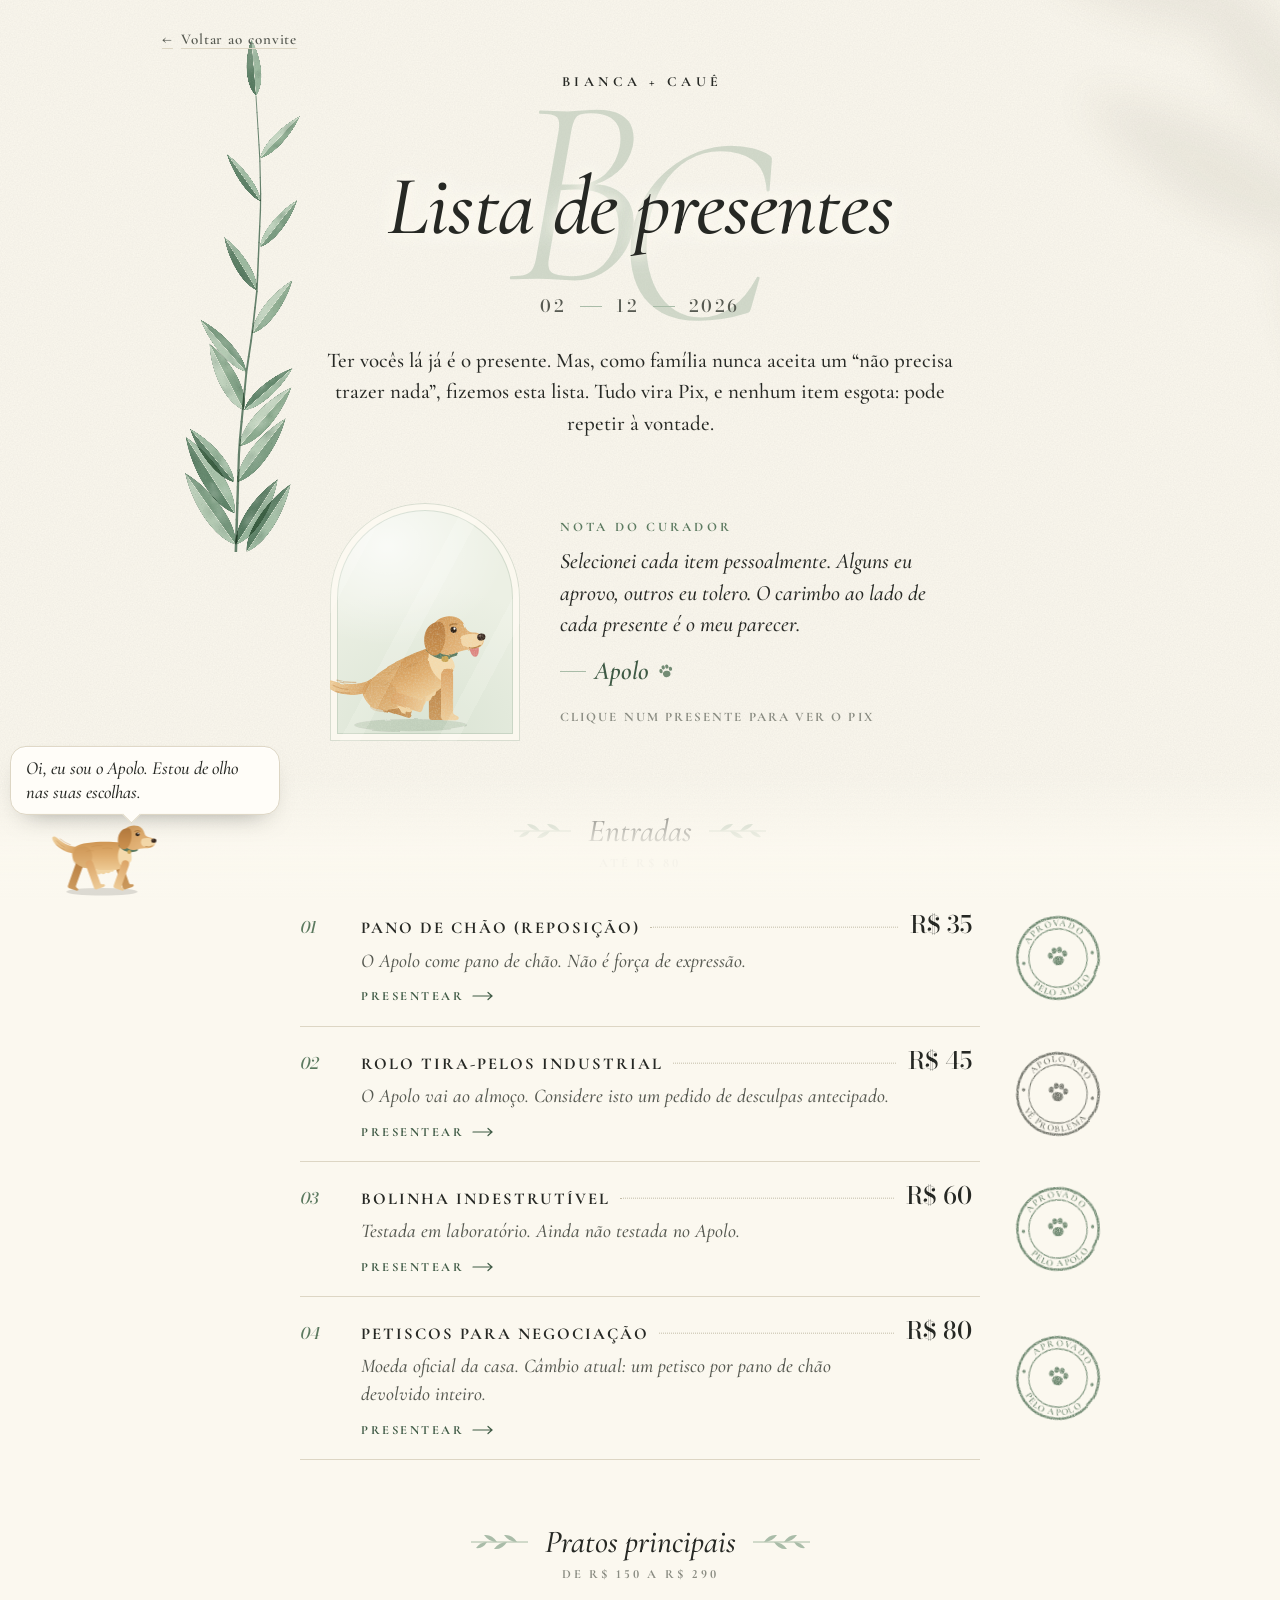
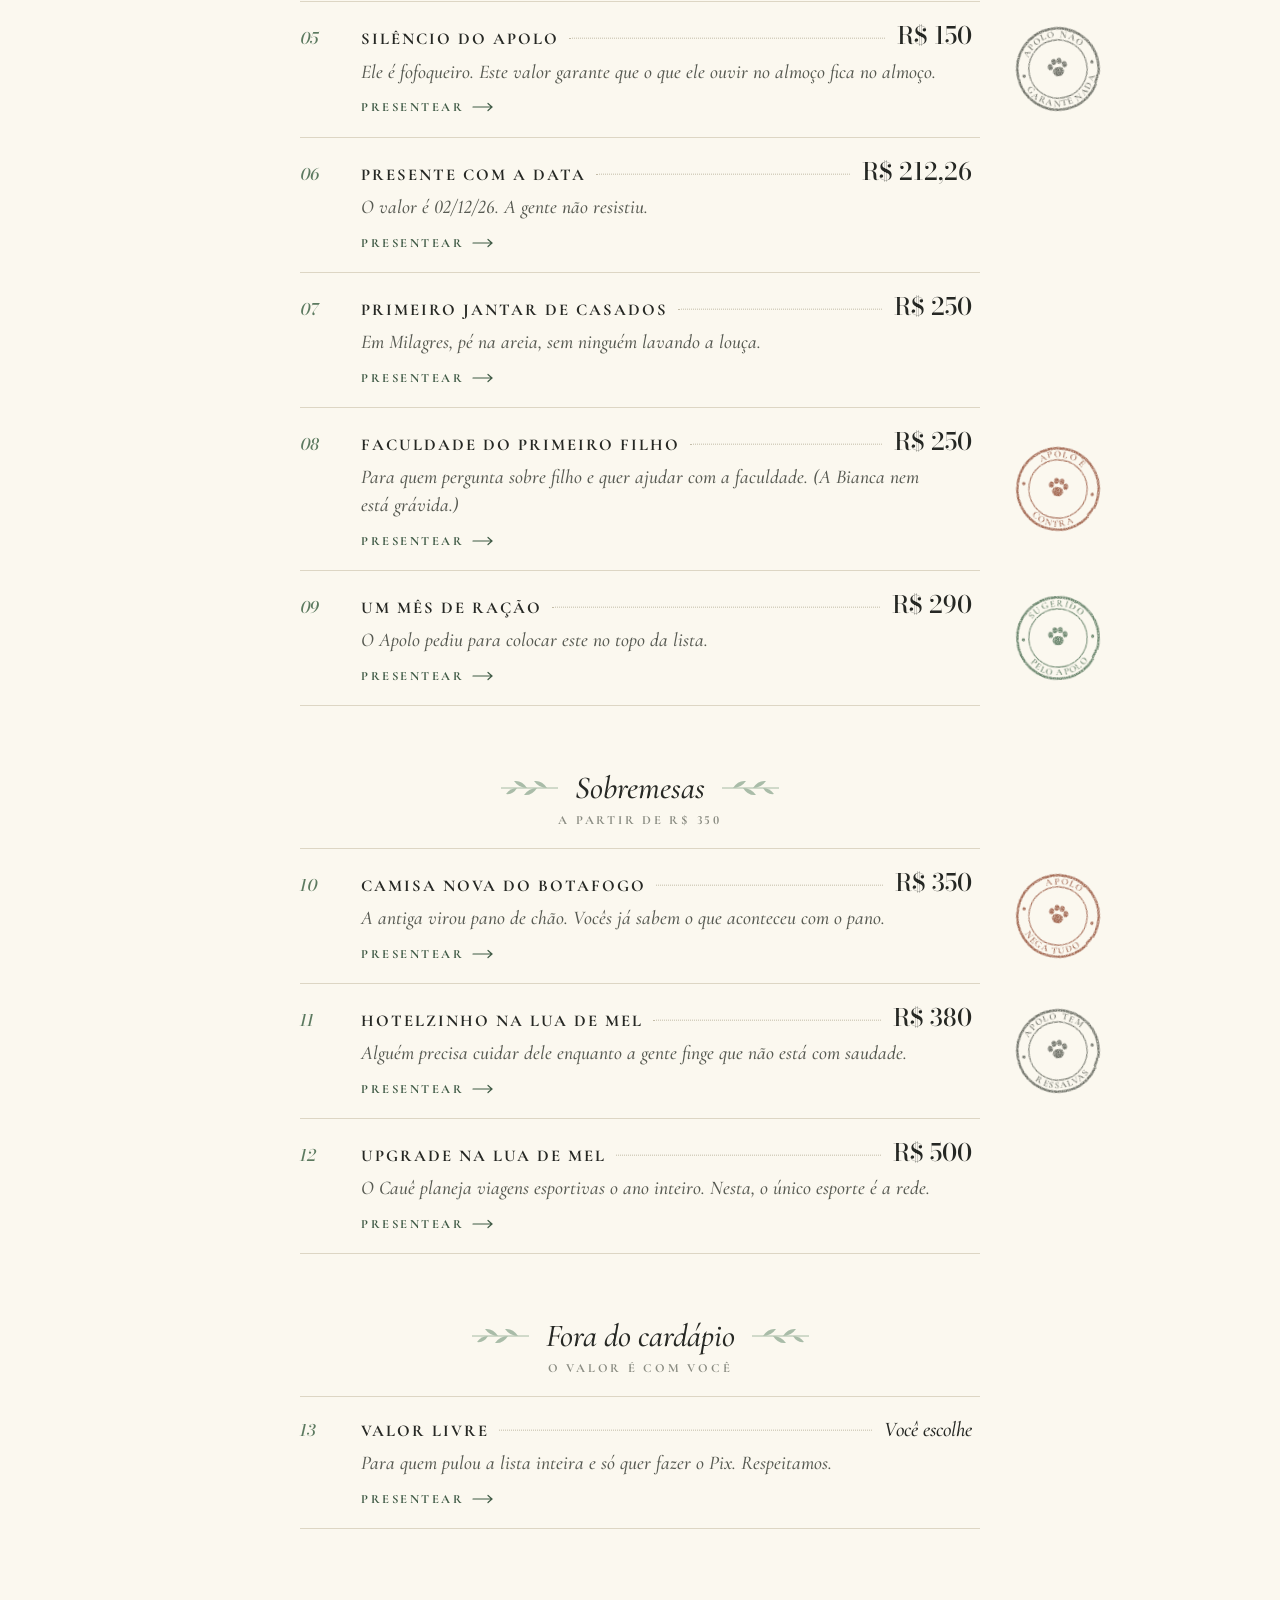
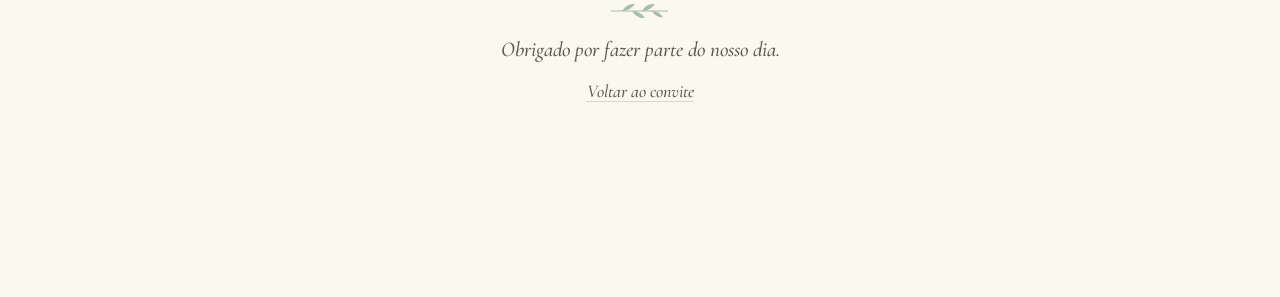
==== presentes.html @ 326aa7ed "Lista de presentes com o Apolo Nova pagina presentes.html (cardapio de presentes com Pix copia e col" ====
<!doctype html>
<html lang="pt-BR">
<head>
<meta charset="utf-8">
<meta name="viewport" content="width=device-width, initial-scale=1, viewport-fit=cover">
<title>Lista de presentes · Bianca + Cauê</title>
<meta name="description" content="A lista de presentes de Bianca e Cauê. Curadoria do Apolo.">
<meta name="theme-color" content="#fbf8ef">

<!-- Prévia do link no WhatsApp -->
<meta property="og:type" content="website">
<meta property="og:title" content="Lista de presentes · Bianca + Cauê">
<meta property="og:description" content="Curadoria: Bianca, Cauê e Apolo, que insistiu em participar.">
<meta property="og:url" content="https://caueissa.github.io/convite-bianca-caue/presentes.html">
<meta property="og:image" content="https://caueissa.github.io/convite-bianca-caue/convite-final.jpg">
<meta property="og:image:width" content="1080">
<meta property="og:image:height" content="1350">

<link rel="preconnect" href="https://fonts.googleapis.com">
<link rel="preconnect" href="https://fonts.gstatic.com" crossorigin>
<link href="https://fonts.googleapis.com/css2?family=Cormorant+Garamond:ital,wght@0,500;0,600;0,700;1,300;1,500;1,600&family=Bodoni+Moda:ital,opsz,wght@0,6..96,500;1,6..96,500&display=swap" rel="stylesheet">
<link rel="stylesheet" href="presentes.css">
<script>document.documentElement.classList.add("js");</script>
</head>
<body>
  <!-- Texturas e cores compartilhadas: tinta dos carimbos, aquarela do retrato, pelagem do Apolo -->
  <svg class="defs" aria-hidden="true" focusable="false">
    <defs>
      <filter id="tinta" x="-10%" y="-10%" width="120%" height="120%">
        <feTurbulence type="fractalNoise" baseFrequency=".85" numOctaves="2" seed="11" result="ruido"/>
        <feColorMatrix in="ruido" type="matrix" values="0 0 0 0 0  0 0 0 0 0  0 0 0 0 0  0 0 0 -1.7 1.75" result="falhas"/>
        <feComposite in="SourceGraphic" in2="falhas" operator="in" result="tinta"/>
        <feTurbulence type="fractalNoise" baseFrequency=".06" numOctaves="1" seed="4" result="ondas"/>
        <feDisplacementMap in="tinta" in2="ondas" scale="1.8" xChannelSelector="R" yChannelSelector="G"/>
      </filter>
      <filter id="aquarela" x="-6%" y="-6%" width="112%" height="112%">
        <feTurbulence type="fractalNoise" baseFrequency=".04" numOctaves="2" seed="7" result="ondas"/>
        <feDisplacementMap in="SourceGraphic" in2="ondas" scale="2.4" xChannelSelector="R" yChannelSelector="G" result="borda"/>
        <feTurbulence type="fractalNoise" baseFrequency=".8" numOctaves="2" seed="2" result="grao"/>
        <feColorMatrix in="grao" type="matrix" values="0 0 0 0 0  0 0 0 0 0  0 0 0 0 0  0 0 0 -.55 1.22" result="graoAlfa"/>
        <feComposite in="borda" in2="graoAlfa" operator="in"/>
      </filter>
      <filter id="sombra-folhas" x="-20%" y="-20%" width="140%" height="140%">
        <feGaussianBlur stdDeviation="16"/>
      </filter>
      <linearGradient id="ap-pelo" x1="0" y1="0" x2="0" y2="1">
        <stop offset="0" stop-color="#CF9654"/><stop offset=".48" stop-color="#E0AE6F"/><stop offset="1" stop-color="#EECB95"/>
      </linearGradient>
      <linearGradient id="ap-cabeca" x1="0" y1="0" x2="1" y2="1">
        <stop offset="0" stop-color="#D19856"/><stop offset="1" stop-color="#EBC088"/>
      </linearGradient>
      <linearGradient id="ap-orelha" x1="0" y1="0" x2="0" y2="1">
        <stop offset="0" stop-color="#B77C3F"/><stop offset="1" stop-color="#CB914F"/>
      </linearGradient>
      <linearGradient id="ap-rabo" x1="1" y1="1" x2="0" y2="0">
        <stop offset="0" stop-color="#D49C5B"/><stop offset="1" stop-color="#F0D19F"/>
      </linearGradient>
      <linearGradient id="ap-pata" x1="0" y1="0" x2="0" y2="1">
        <stop offset="0" stop-color="#DCA466"/><stop offset="1" stop-color="#EDCB97"/>
      </linearGradient>
      <linearGradient id="ap-pata-longe" x1="0" y1="0" x2="0" y2="1">
        <stop offset="0" stop-color="#B97F41"/><stop offset="1" stop-color="#CC9A5E"/>
      </linearGradient>
    </defs>
  </svg>

  <div class="grao" aria-hidden="true"></div>
  <!-- Sombra de folhas na parede, como no convite -->
  <svg class="sombras" viewBox="0 0 600 600" aria-hidden="true" focusable="false">
    <g filter="url(#sombra-folhas)" fill="#6f6752">
      <path d="M380,40 q120,40 190,170 q-130,-30 -190,-170Z"/>
      <path d="M300,130 q140,10 230,120 q-140,10 -230,-120Z"/>
      <path d="M460,250 q90,70 110,200 q-100,-60 -110,-200Z"/>
      <path d="M250,10 q110,-20 210,60 q-120,30 -210,-60Z"/>
      <path d="M520,90 q40,90 10,190 q-50,-90 -10,-190Z"/>
    </g>
  </svg>

  <main class="pagina">
    <a class="voltar" href="./">Voltar ao convite</a>

    <header class="topo">
      <canvas id="ramo" class="ramo" aria-hidden="true"></canvas>
      <p class="casal">Bianca + Cauê</p>
      <div class="titulo">
        <p class="mono" aria-hidden="true"><span class="b">B</span><span class="c">C</span></p>
        <h1>Lista de presentes</h1>
      </div>
      <p class="data"><span>02</span><i></i><span>12</span><i></i><span>2026</span></p>
      <p class="abertura">Ter vocês lá já é o presente. Mas, como família nunca aceita um “não precisa trazer nada”, fizemos esta lista. Tudo vira Pix, e nenhum item esgota: pode repetir à vontade.</p>
    </header>

    <section class="curadoria" aria-label="Nota do curador">
      <figure class="retrato">
        <div class="moldura" id="moldura"></div>
      </figure>
      <div class="nota">
        <p class="nota-rotulo">Nota do curador</p>
        <p class="nota-texto">Selecionei cada item pessoalmente. Alguns eu aprovo, outros eu tolero. O carimbo ao lado de cada presente é o meu parecer.</p>
        <p class="assinatura">Apolo</p>
        <p class="nota-dica" id="dica"></p>
      </div>
    </section>

    <div id="cardapio" class="cardapio"></div>
    <noscript><p class="sem-js">Para ver a lista, ative o JavaScript do navegador.</p></noscript>

    <footer class="rodape">
      <span class="ornamento" aria-hidden="true"></span>
      <p>Obrigado por fazer parte do nosso dia.</p>
      <p><a href="./">Voltar ao convite</a></p>
    </footer>
  </main>

  <div class="chao" aria-hidden="true"></div>

  <!-- Apolo: anda pelo chão da página (apolo.js). Desenho virado para a direita. -->
  <div id="apolo" class="apolo">
    <div class="apolo-corpo">
      <svg viewBox="0 0 130 104" xmlns="http://www.w3.org/2000/svg" aria-hidden="true" focusable="false">
        <ellipse class="a-sombra" cx="62" cy="99" rx="42" ry="4.5"/>
        <!-- rabo felpudo -->
        <g class="a-rabo">
          <path d="M36,47 C28,45.5 19.5,40.5 12.5,30.5 C10,27 6.5,27.5 7,31.5 C8,38.5 14,45.5 21.5,50 C26.5,53 32,54.5 36.5,52.5 Z" fill="url(#ap-rabo)"/>
          <path d="M11.5,34 q2.6,5.4 7.4,9.2 M16,32.6 q4,5.6 10.4,9.6 M10,38.6 q3.4,4.6 8,7.4" fill="none" stroke="#C48A4C" stroke-width=".9" stroke-linecap="round" opacity=".5"/>
        </g>
        <!-- patas do lado de lá -->
        <g class="a-pata-tl"><path d="M32,66.5 C32,63 34,62 36.5,62 C39,62 41,63 41,66.5 L41,92 C41,93.5 42.5,94 44,94.5 C46,95.2 45.5,97.4 43,97.4 L34.6,97.4 C32.8,97.4 32,96.4 32,94.6 Z" fill="url(#ap-pata-longe)"/></g>
        <g class="a-pata-fl"><path d="M76,66.5 C76,63 78,62 80.5,62 C83,62 85,63 85,66.5 L85,92 C85,93.5 86.5,94 88,94.5 C90,95.2 89.5,97.4 87,97.4 L78.6,97.4 C76.8,97.4 76,96.4 76,94.6 Z" fill="url(#ap-pata-longe)"/></g>
        <!-- corpo: a cabeça vive dentro dele e acompanha trote e poses -->
        <g class="a-tronco">
          <path d="M30,47 C40,40 70,40 84,42 C93,44 97,52 95,60 C93,68 86,73 76,74 C64,75 52,74 44,72 C36,70 28,66 27,58 C26,53 27,49 30,47 Z" fill="url(#ap-pelo)"/>
          <path d="M28,55 C29,47 38,44 46,48 C52,52 52,64 46,70 C40,74 30,70 28,63 Z" fill="#C48A4C" opacity=".3"/>
          <path d="M46,71 C56,74 66,75 77,73 q-1.5,4 -4.5,2.6 q-2.5,3.6 -5.6,1.4 q-2.8,3.4 -5.8,.8 q-2.8,3 -5.6,.2 q-2.8,2.6 -5.2,-.6 q-2.6,2 -4.4,-1.4 Z" fill="#F1D4A3"/>
          <path d="M50,46.5 q6,-2.2 12,-1.2 M63,48.6 q6,-1.4 11,.2 M44,52 q4,-1.6 8,-.6" fill="none" stroke="#B98447" stroke-width=".8" stroke-linecap="round" opacity=".35"/>
          <path d="M85,45 C93,46 98,53 97,61 q-.6,4.5 -4,4.6 q-1.6,3.4 -5,2.2 q-3.6,1.8 -5.4,-1.6 C80,60 80,51 85,45 Z" fill="#F4DAAC"/>
          <g class="a-cabeca">
            <path class="a-coleira" d="M84,44.5 q7,8.5 18,5" fill="none" stroke-width="5" stroke-linecap="round"/>
            <circle cx="94.2" cy="52.8" r="2.3" fill="#C9A452"/>
            <path d="M86,34 C86,26 93,21.5 100,21.5 C107,21.5 111,25.5 112,30.5 C113,33.5 114.5,35 118.5,35.6 C123,36.4 125.4,39.4 124.6,43 C123.8,46.6 119,48.6 113,48.4 C108.5,48.3 105,49.6 100.5,50.4 C92,51.6 86,44.5 86,34 Z" fill="url(#ap-cabeca)"/>
            <path class="a-lingua" d="M113.5,46 q.4,7 3.6,7.6 q3.2,.3 3.4,-6.8 Z" fill="#DD8580"/>
            <path d="M109.5,37.2 C113.5,35.6 119.5,35.8 123,38.6 C125.6,41 124.4,45.6 119,46.8 C114.6,47.8 110.4,47 108.6,44 C107.6,41.8 107.8,38.6 109.5,37.2 Z" fill="#F3D7A8"/>
            <path d="M113.4,46.4 q4.2,1.4 8.4,-.8" fill="none" stroke="#B98447" stroke-width=".9" stroke-linecap="round"/>
            <ellipse cx="123.2" cy="39.4" rx="3.1" ry="2.6" fill="#3A2A20"/>
            <ellipse cx="122.3" cy="38.5" rx=".9" ry=".6" fill="#8A7466"/>
            <path class="a-sobrancelha" d="M100.6,28.4 q3,-1.8 6.2,-.2" fill="none" stroke="#B07A3E" stroke-width="1.1" stroke-linecap="round"/>
            <circle cx="104" cy="32" r="2.3" fill="#2E2219"/>
            <circle cx="104.8" cy="31.2" r=".8" fill="#fff"/>
            <path class="a-palpebra" d="M101.2,32 a2.8,2.8 0 0 1 5.6,0 Z" fill="#DBA769"/>
            <g class="a-orelha"><path d="M93,24.5 C86,24.5 81.5,30.5 81.5,38.5 C81.5,44.5 84.5,49.5 89,49.5 C93.5,49.5 96.5,44 97.2,37 C97.8,31 97,24.5 93,24.5 Z" fill="url(#ap-orelha)"/></g>
          </g>
        </g>
        <!-- patas do lado de cá -->
        <g class="a-pata-tp"><path d="M42,66.5 C42,63 44,62 46.5,62 C49,62 51,63 51,66.5 L51,92 C51,93.5 52.5,94 54,94.5 C56,95.2 55.5,97.4 53,97.4 L44.6,97.4 C42.8,97.4 42,96.4 42,94.6 Z" fill="url(#ap-pata)"/></g>
        <g class="a-pata-fp"><path d="M86,66.5 C86,63 88,62 90.5,62 C93,62 95,63 95,66.5 L95,92 C95,93.5 96.5,94 98,94.5 C100,95.2 99.5,97.4 97,97.4 L88.6,97.4 C86.8,97.4 86,96.4 86,94.6 Z" fill="url(#ap-pata)"/></g>
      </svg>
    </div>
    <button class="apolo-toque" type="button" aria-label="Apolo, o cachorro. Toque para ouvir uma fofoca."></button>
  </div>
  <div id="apolo-balao" class="balao" role="status" aria-live="polite"><p class="balao-miolo"></p></div>
  <div id="apolo-zzz" class="zzz" aria-hidden="true"><span>z</span><span>z</span><span>z</span></div>
  <div id="apolo-pano" class="pano" aria-hidden="true">
    <svg viewBox="0 0 40 26" xmlns="http://www.w3.org/2000/svg">
      <path d="M2,4 q9,-3 18,0 t18,0 v18 q-9,3 -18,0 t-18,0 Z" fill="#f4f1e8" stroke="#b9b29e" stroke-width="1"/>
      <path d="M2,9.5 q9,-3 18,0 t18,0 M2,17.5 q9,-3 18,0 t18,0" fill="none" stroke="#7d9a80" stroke-width="2"/>
    </svg>
  </div>

  <!-- Quadro do presente -->
  <div id="modal-fundo" class="modal-fundo" hidden></div>
  <div id="presente" class="modal" hidden>
    <div class="modal-caixa" role="dialog" aria-modal="true" aria-labelledby="m-nome" tabindex="-1">
      <button class="modal-fechar" type="button" data-fechar aria-label="Fechar">
        <svg viewBox="0 0 24 24" width="22" height="22" fill="none" stroke="currentColor" stroke-width="1.4" stroke-linecap="round" aria-hidden="true"><path d="M6 6l12 12M18 6L6 18"/></svg>
      </button>
      <div id="m-carimbo" class="modal-carimbo"></div>
      <p id="m-rotulo" class="modal-rotulo"></p>
      <h2 id="m-nome"></h2>
      <p id="m-valor" class="modal-valor"></p>
      <p id="m-desc" class="modal-desc"></p>

      <div id="m-pix" class="pix">
        <div id="m-qr" class="pix-qr" aria-hidden="true"></div>
        <button id="m-copiar" class="botao botao-verde" type="button">Copiar código Pix</button>
        <p id="m-ajuda" class="pix-ajuda"></p>
        <textarea id="m-codigo" class="pix-codigo" readonly hidden aria-label="Código Pix"></textarea>
        <p class="pix-chave">Chave Pix: <span id="m-chave"></span> <button id="m-copiar-chave" class="link" type="button">copiar chave</button></p>
      </div>
      <p id="m-embreve" class="pix-embreve" hidden>A chave Pix chega em breve. Volte daqui a pouquinho.</p>

      <button class="link modal-voltar" type="button" data-fechar>Voltar para a lista</button>
    </div>
  </div>

  <script src="ramo.js"></script>
  <script src="apolo.js"></script>
  <script src="presentes.js"></script>
</body>
</html>
---- presentes.css ----
/* Lista de presentes: papelaria fina, com humor seco.
   A lista é um cardápio impresso; o Apolo carimba o parecer na margem. */
:root {
  --papel: #fbf8ef;
  --cartao: #fffdf8;
  --tinta: #262824;
  --tinta-suave: #575a52;
  --tinta-clara: #8a8c82;
  --salvia: #5c7a60;
  --salvia-clara: #a9bca8;
  --salvia-escura: #3f5a45;
  --fio: #ddd6c4;
  --terra: #9a5a43;
  --grafite: #62655c;
  --alt-apolo: 88px;          /* altura do Apolo com 110px de largura */
  --curva: cubic-bezier(.2, .75, .2, 1);
  --coluna: 680px;
  --ramo-folha: url("data:image/svg+xml,%3Csvg xmlns='http://www.w3.org/2000/svg' viewBox='0 0 60 20'%3E%3Cpath d='M1 10 H58' stroke='%2393ab94' stroke-width='.8'/%3E%3Cg fill='%23a9bca8'%3E%3Cpath d='M12 10 q5 -8 13 -7 q-5 7 -13 7z'/%3E%3Cpath d='M22 10 q5 8 13 7 q-5 -7 -13 -7z'/%3E%3Cpath d='M32 10 q5 -8 13 -7 q-5 7 -13 7z'/%3E%3Cpath d='M42 10 q4 7 11 6 q-4 -6 -11 -6z'/%3E%3C/g%3E%3C/svg%3E");
  --pata: url("data:image/svg+xml,%3Csvg xmlns='http://www.w3.org/2000/svg' viewBox='0 0 24 24'%3E%3Cg fill='%235c7a60'%3E%3Cellipse cx='12' cy='16' rx='5' ry='4.2'/%3E%3Cellipse cx='5.5' cy='10.5' rx='2.2' ry='2.8'/%3E%3Cellipse cx='9.5' cy='6.5' rx='2.2' ry='2.8'/%3E%3Cellipse cx='14.5' cy='6.5' rx='2.2' ry='2.8'/%3E%3Cellipse cx='18.5' cy='10.5' rx='2.2' ry='2.8'/%3E%3C/g%3E%3C/svg%3E");
}
@media (max-width: 600px) { :root { --alt-apolo: 70px; } }

* { margin: 0; padding: 0; box-sizing: border-box; }
[hidden] { display: none !important; }
html { background: var(--papel); -webkit-text-size-adjust: 100%; }
html.travado { overflow: hidden; }
body {
  color: var(--tinta); background: var(--papel);
  font-family: "Cormorant Garamond", Georgia, serif; font-weight: 500;
  font-size: 19px; line-height: 1.45; font-feature-settings: "lnum" 1;
  overflow-x: hidden;
}
a { color: inherit; }
.defs { position: absolute; width: 0; height: 0; overflow: hidden; }
.sr { position: absolute; width: 1px; height: 1px; overflow: hidden; clip: rect(0 0 0 0); white-space: nowrap; }

/* Papel: granulação e sombra de folhas na parede, como no convite */
.grao {
  position: fixed; inset: 0; z-index: 0; pointer-events: none;
  background-image: url("data:image/svg+xml,%3Csvg xmlns='http://www.w3.org/2000/svg' width='260' height='260'%3E%3Cfilter id='n'%3E%3CfeTurbulence type='fractalNoise' baseFrequency='.75' numOctaves='3'/%3E%3CfeColorMatrix values='0 0 0 0 .35 0 0 0 0 .34 0 0 0 0 .28 0 0 0 .12 0'/%3E%3C/filter%3E%3Crect width='260' height='260' filter='url(%23n)'/%3E%3C/svg%3E");
}
.sombras {
  position: fixed; top: -8vh; right: -14vw; z-index: 0; pointer-events: none;
  width: min(78vw, 760px); height: auto; opacity: .085;
  transform-origin: 80% 10%; animation: brisa 14s ease-in-out infinite alternate; will-change: transform;
}
@keyframes brisa { from { transform: rotate(-1.4deg) translate(0, 0); } to { transform: rotate(1.6deg) translate(-14px, 8px); } }

.pagina {
  position: relative; z-index: 1; max-width: 1000px; margin: 0 auto;
  padding: max(18px, env(safe-area-inset-top)) 22px calc(var(--alt-apolo) + 96px + env(safe-area-inset-bottom));
}
.voltar {
  position: relative; z-index: 2; display: inline-flex; align-items: center; gap: 8px; min-height: 44px;
  font-size: 15px; font-weight: 600; letter-spacing: .06em; color: var(--tinta-suave);
  text-decoration: underline; text-underline-offset: 4px; text-decoration-color: var(--fio);
}
.voltar::before { content: "\2190"; text-decoration: none; display: inline-block; transition: transform .3s var(--curva); }
.voltar:hover::before { transform: translateX(-3px); }

/* ---------- Cabeçalho: o monograma do convite atrás do título ---------- */
.topo { position: relative; max-width: 720px; margin: 10px auto 0; text-align: center; }
.ramo {
  position: absolute; z-index: 0; left: -96px; top: -40px; height: 520px; aspect-ratio: 250 / 1080;
  opacity: 0; transition: opacity 1.4s ease;
}
.ramo.pronto { opacity: 1; }
.casal {
  position: relative; z-index: 1;
  font-size: 14px; font-weight: 700; letter-spacing: .32em; padding-left: .32em; text-transform: uppercase;
}
.titulo { position: relative; z-index: 1; margin-top: 18px; padding: 54px 0 46px; }
.mono {
  position: absolute; left: 50%; top: 50%; transform: translate(-50%, -54%);
  font-size: clamp(170px, 30vw, 270px); line-height: .8; font-weight: 300; font-style: italic;
  color: var(--salvia-clara); opacity: .5; white-space: nowrap; pointer-events: none;
}
.mono .c { margin-left: -.12em; position: relative; top: .14em; }
.titulo h1 {
  position: relative; font-size: clamp(46px, 8.2vw, 84px); line-height: 1; font-weight: 500; font-style: italic;
  letter-spacing: -.01em;
  text-shadow: 0 0 8px var(--papel), 0 0 18px var(--papel), 0 0 30px var(--papel);
}
.data {
  position: relative; z-index: 1; display: flex; align-items: center; justify-content: center; gap: 14px;
  font-family: "Bodoni Moda", Georgia, serif; font-size: 17px; letter-spacing: .14em; color: var(--tinta-suave);
}
.data i { display: block; width: 22px; height: 1px; background: var(--salvia-clara); }
.abertura {
  position: relative; z-index: 1; max-width: 32em; margin: 26px auto 0;
  font-size: 21px; line-height: 1.5; text-wrap: pretty;
}

/* ---------- Nota do curador ---------- */
.curadoria {
  display: grid; grid-template-columns: 190px 1fr; align-items: center; gap: 40px;
  max-width: 620px; margin: 64px auto 0;
}
.moldura {
  position: relative; aspect-ratio: 4 / 5; overflow: hidden;
  border-radius: 999px 999px 4px 4px;
  background:
    radial-gradient(90% 60% at 30% 18%, rgba(255, 255, 255, .7), transparent 70%),
    radial-gradient(130% 90% at 50% 100%, #d9e3d3, #ecf0e4 72%);
  box-shadow: inset 0 0 0 1px rgba(92, 122, 96, .22), inset 0 0 0 7px var(--papel), inset 0 0 0 8px rgba(92, 122, 96, .18);
}
.moldura::after {   /* luz de janela atravessando o retrato */
  content: ""; position: absolute; inset: 0; pointer-events: none;
  background: repeating-linear-gradient(118deg, transparent 0 34px, rgba(255, 250, 235, .35) 34px 52px, transparent 52px 86px);
  mix-blend-mode: soft-light;
}
.moldura svg { position: absolute; left: 4%; bottom: 4%; width: 92%; height: auto; overflow: visible; }
.moldura .a-coleira { stroke: var(--salvia); }
.moldura .a-sombra { fill: rgba(38, 40, 36, .12); }
.moldura img { position: absolute; inset: 0; width: 100%; height: 100%; object-fit: cover; }

.nota { text-align: left; }
.nota-rotulo { font-size: 13px; font-weight: 700; letter-spacing: .24em; text-transform: uppercase; color: var(--salvia); }
.nota-texto { margin-top: 10px; font-size: 22px; line-height: 1.42; font-style: italic; text-wrap: pretty; }
.assinatura {
  display: flex; align-items: center; gap: 8px; margin-top: 12px;
  font-size: 26px; font-style: italic; font-weight: 600; color: var(--salvia-escura);
}
.assinatura::before { content: ""; width: 26px; height: 1px; background: var(--salvia-clara); }
.assinatura::after { content: ""; width: 18px; height: 18px; background: var(--pata) center / contain no-repeat; transform: rotate(-14deg); opacity: .85; }
.nota-dica { margin-top: 18px; font-size: 13px; font-weight: 700; letter-spacing: .16em; text-transform: uppercase; color: var(--tinta-clara); }

/* ---------- O cardápio ---------- */
.cardapio { position: relative; max-width: var(--coluna); margin: 72px auto 0; }
.secao + .secao { margin-top: 64px; }
.secao-titulo { text-align: center; }
.secao-nome {
  display: flex; align-items: center; justify-content: center; gap: 16px;
  font-size: 32px; line-height: 1.1; font-weight: 500; font-style: italic;
}
.secao-nome::before, .secao-nome::after {
  content: ""; width: 60px; height: 20px; flex: none; background: var(--ramo-folha) center / contain no-repeat;
}
.secao-nome::before { transform: scaleX(-1); }
.secao-faixa { margin-top: 6px; font-size: 12.5px; font-weight: 700; letter-spacing: .22em; text-transform: uppercase; color: var(--tinta-clara); }
.itens { list-style: none; margin-top: 18px; border-top: 1px solid var(--fio); }
.itens > li { position: relative; border-bottom: 1px solid var(--fio); }

.item {
  position: relative; display: grid; width: 100%;
  grid-template-columns: 2.6em 1fr auto; grid-template-areas: "num nome preco" ". desc desc" ". acao acao";
  column-gap: 12px; align-items: baseline;
  padding: 22px 8px 20px 0; text-align: left; cursor: pointer;
  font: inherit; color: inherit; background: none; border: 0;
  -webkit-tap-highlight-color: transparent;
}
.item::before {   /* papel destacado ao passar o cursor */
  content: ""; position: absolute; inset: 0 -14px; z-index: -1; border-radius: 2px;
  background: linear-gradient(90deg, rgba(92, 122, 96, .085), rgba(92, 122, 96, .02) 70%, transparent);
  opacity: 0; transition: opacity .35s ease;
}
.item:hover::before, .item:focus-visible::before { opacity: 1; }
.item:focus-visible { outline: none; }
.item:focus-visible .item-nome-texto { text-decoration: underline; text-decoration-color: var(--salvia); text-underline-offset: 5px; }
.item-num { grid-area: num; font-family: "Bodoni Moda", Georgia, serif; font-style: italic; font-size: 16px; color: var(--salvia); }
.item-nome { grid-area: nome; display: flex; align-items: baseline; gap: 10px; min-width: 0; }
.item-nome-texto { flex: 0 1 auto; font-size: 16.5px; line-height: 1.3; font-weight: 700; letter-spacing: .12em; text-transform: uppercase; }
.pontos { flex: 1 1 24px; min-width: 24px; border-bottom: 1.5px dotted #c3bca8; transform: translateY(-.28em); }
.item-preco { grid-area: preco; font-family: "Bodoni Moda", Georgia, serif; font-size: 24px; line-height: 1; white-space: nowrap; }
.item-preco.livre { font-family: inherit; font-style: italic; font-size: 21px; }
.item-desc { grid-area: desc; margin-top: 8px; max-width: 30em; font-size: 19.5px; line-height: 1.42; font-style: italic; color: var(--tinta-suave); text-wrap: pretty; }
.item-acao {
  grid-area: acao; justify-self: start; display: inline-flex; align-items: center; gap: 8px; margin-top: 12px;
  font-size: 12.5px; font-weight: 700; letter-spacing: .2em; text-transform: uppercase; color: var(--salvia-escura);
}
.item-acao svg { transition: transform .35s var(--curva); }
.item:hover .item-acao svg, .item:focus-visible .item-acao svg { transform: translateX(5px); }

/* Carimbo do Apolo: redondo, tinta falhada, batido na margem do papel */
.carimbo {
  position: absolute; z-index: 1; pointer-events: none;
  width: 76px; right: 0; top: 54px; transform: rotate(var(--giro, -8deg));
  color: var(--salvia); mix-blend-mode: multiply;
}
.carimbo.terra { color: var(--terra); }
.carimbo.grafite { color: var(--grafite); }
.carimbo svg { display: block; width: 100%; height: auto; opacity: .88; }
.com-carimbo .item-desc { padding-right: 80px; }
@media (min-width: 980px) {
  .carimbo { width: 88px; right: -122px; top: 50%; margin-top: -44px; }
  .com-carimbo .item-desc { padding-right: 0; }
}

/* Entrada: linhas sobem em sequência; o carimbo "bate" no papel */
html.js .secao-titulo, html.js .itens > li { opacity: 0; transform: translateY(14px); transition: opacity .7s ease, transform .9s var(--curva); transition-delay: var(--atraso, 0ms); }
html.js .visto { opacity: 1 !important; transform: none !important; }
html.js .itens > li .carimbo svg { opacity: 0; }
html.js .itens > li.visto .carimbo svg { animation: carimbar .55s cubic-bezier(.3, 1.4, .5, 1) both; animation-delay: calc(var(--atraso, 0ms) + 380ms); }
@keyframes carimbar {
  0% { opacity: 0; transform: scale(1.7); }
  55% { opacity: .95; transform: scale(.93); }
  100% { opacity: .88; transform: scale(1); }
}

.sem-js { margin-top: 32px; text-align: center; font-style: italic; }
.rodape { margin-top: 72px; text-align: center; font-style: italic; color: var(--tinta-suave); }
.ornamento { display: block; width: 120px; height: 20px; margin: 0 auto 14px; background: var(--ramo-folha) center / contain no-repeat; }
.rodape p { font-size: 21px; }
.rodape p + p { margin-top: 4px; font-size: 18px; }
.rodape a { display: inline-flex; align-items: center; min-height: 44px; text-underline-offset: 4px; text-decoration-color: var(--fio); }

/* Chão onde o Apolo anda: a lista se apaga suavemente atrás dele */
.chao {
  position: fixed; left: 0; right: 0; bottom: 0; z-index: 2; pointer-events: none;
  height: calc(var(--alt-apolo) + 40px + env(safe-area-inset-bottom));
  background: linear-gradient(to bottom, rgba(251, 248, 239, 0), rgba(251, 248, 239, .92) 58%, var(--papel));
}

/* ---------- Apolo ---------- */
.apolo {
  position: fixed; left: 0; bottom: calc(4px + env(safe-area-inset-bottom)); z-index: 45;
  width: 110px; pointer-events: none; will-change: transform;
  transform: translate3d(-160px, 0, 0);
}
@media (max-width: 600px) { .apolo { width: 88px; } }
.apolo-corpo { transform-origin: 50% 100%; will-change: transform; }
.apolo svg { display: block; width: 100%; height: auto; overflow: visible; }
.apolo .a-coleira { stroke: var(--salvia); }
.apolo .a-sombra { fill: rgba(38, 40, 36, .14); }
.apolo-toque {
  position: absolute; left: 6%; right: 2%; top: 8%; bottom: 0; pointer-events: auto;
  background: none; border: 0; border-radius: 40%; cursor: pointer;
  -webkit-tap-highlight-color: transparent;
}
.apolo-toque:focus-visible { outline: 2px dashed var(--salvia); outline-offset: 4px; }

.balao {
  position: fixed; left: 0; top: 0; z-index: 46; pointer-events: none;
  max-width: min(270px, calc(100vw - 20px)); will-change: transform;
}
.balao-miolo {
  position: relative; padding: 9px 15px 10px;
  font-size: 18.5px; line-height: 1.3; font-style: italic; font-weight: 500; color: var(--tinta);
  background: var(--cartao); border: 1px solid var(--fio); border-radius: 16px 16px 16px 16px;
  box-shadow: 0 12px 26px -16px rgba(38, 40, 36, .5), 0 1px 0 rgba(255, 255, 255, .8) inset;
  opacity: 0; transform: translateY(6px) scale(.9); transform-origin: var(--seta, 50%) 100%;
  transition: opacity .22s ease, transform .45s cubic-bezier(.3, 1.35, .5, 1);
}
.balao-miolo::after {
  content: ""; position: absolute; left: var(--seta, 50%); bottom: -7px; width: 12px; height: 12px; margin-left: -6px;
  background: var(--cartao); border-right: 1px solid var(--fio); border-bottom: 1px solid var(--fio);
  transform: rotate(45deg);
}
.balao.visivel .balao-miolo { opacity: 1; transform: none; }

.zzz {
  position: fixed; left: 0; top: 0; z-index: 46; pointer-events: none;
  font-style: italic; font-weight: 600; color: var(--salvia); opacity: 0; transition: opacity .6s ease;
}
.zzz.visivel { opacity: 1; }
.zzz span { position: absolute; left: 0; top: 0; font-size: 15px; opacity: 0; }
.zzz.visivel span { animation: zzz 2.7s ease-in infinite; }
.zzz span:nth-child(2) { animation-delay: .9s; font-size: 18px; }
.zzz span:nth-child(3) { animation-delay: 1.8s; font-size: 21px; }
@keyframes zzz {
  0% { opacity: 0; transform: translate(0, 0); }
  20% { opacity: 1; }
  100% { opacity: 0; transform: translate(16px, -34px); }
}

.pano {
  position: fixed; left: 0; top: 0; z-index: 46; width: 40px; pointer-events: none;
  opacity: 0; transform-origin: 50% 100%; transition: opacity .2s ease;
}
.pano.visivel { opacity: 1; }
.pano svg { display: block; width: 100%; height: auto; }

/* ---------- Quadro do presente: um cartão de papelaria ---------- */
.modal-fundo {
  position: fixed; inset: 0; z-index: 40;
  background: rgba(244, 240, 229, .76); -webkit-backdrop-filter: blur(5px); backdrop-filter: blur(5px);
  opacity: 0; transition: opacity .3s ease;
}
.modal-fundo.aberto { opacity: 1; }
.modal {
  position: fixed; inset: 0; z-index: 50; display: flex; align-items: center; justify-content: center;
  padding: max(22px, env(safe-area-inset-top)) 18px calc(var(--alt-apolo) + 26px + env(safe-area-inset-bottom));
  pointer-events: none;
}
.modal-caixa {
  position: relative; width: min(440px, 100%); max-height: 100%; overflow-y: auto; overscroll-behavior: contain;
  padding: 40px 32px 20px; text-align: center; pointer-events: auto;
  background: var(--cartao); border: 1px solid var(--fio); border-radius: 3px;
  box-shadow: 0 2px 0 rgba(255, 255, 255, .9) inset, 0 34px 70px -34px rgba(38, 40, 36, .55), 0 6px 16px -10px rgba(38, 40, 36, .25);
  opacity: 0; transform: translateY(18px) rotate(-.6deg) scale(.98);
  transition: opacity .28s ease, transform .55s var(--curva);
}
.modal-caixa::before {   /* filete interno, como papelaria impressa */
  content: ""; position: absolute; inset: 8px; border: 1px solid rgba(92, 122, 96, .22); pointer-events: none;
}
.modal.aberto .modal-caixa { opacity: 1; transform: none; }
.modal-caixa:focus { outline: none; }
.modal-fechar {
  position: absolute; z-index: 2; top: 12px; right: 12px; width: 44px; height: 44px;
  display: grid; place-items: center; border: 0; background: none; color: var(--tinta-suave); cursor: pointer;
}
.modal-fechar:focus-visible, .link:focus-visible { outline: 2px solid var(--salvia); outline-offset: 2px; }
.modal-carimbo { position: absolute; z-index: 1; left: 16px; top: 14px; width: 82px; pointer-events: none; transform: rotate(var(--giro, -10deg)); mix-blend-mode: multiply; color: var(--salvia); }
.modal-carimbo.terra { color: var(--terra); }
.modal-carimbo.grafite { color: var(--grafite); }
.modal-carimbo svg { display: block; width: 100%; height: auto; }
.modal.aberto .modal-carimbo svg { animation: carimbar .55s cubic-bezier(.3, 1.4, .5, 1) .32s both; }
.modal-rotulo { font-size: 12.5px; font-weight: 700; letter-spacing: .22em; text-transform: uppercase; color: var(--tinta-clara); }
.com-selo .modal-rotulo, .com-selo h2 { padding-left: 54px; padding-right: 30px; }
.modal-caixa h2 { margin-top: 10px; font-size: 23px; line-height: 1.25; font-weight: 700; letter-spacing: .1em; text-transform: uppercase; }
.modal-valor { margin-top: 12px; font-family: "Bodoni Moda", Georgia, serif; font-size: 50px; line-height: 1.05; }
.modal-valor.livre { font-family: inherit; font-style: italic; font-size: 32px; }
.modal-desc { margin-top: 8px; font-size: 19.5px; font-style: italic; color: var(--tinta-suave); text-wrap: pretty; }

.pix { margin-top: 22px; padding-top: 22px; border-top: 1px solid var(--fio); }
.pix-qr { display: none; width: 176px; margin: 0 auto 18px; padding: 10px; background: #fff; border: 1px solid var(--fio); }
.pix-qr.pronto { display: block; }
.pix-qr svg { display: block; width: 100%; height: auto; }
.pix-ajuda { margin-top: 12px; font-size: 16px; line-height: 1.4; color: var(--tinta-suave); }
.pix-codigo {
  display: block; width: 100%; height: 86px; margin-top: 12px; padding: 8px; resize: none;
  font: 13px/1.35 ui-monospace, Consolas, monospace; color: var(--tinta);
  background: #f6f2e6; border: 1px solid var(--fio); border-radius: 4px;
}
.pix-chave { margin-top: 10px; font-size: 15px; color: var(--tinta-suave); overflow-wrap: anywhere; }
.pix-embreve { margin-top: 22px; padding: 16px; font-size: 18px; font-style: italic; border: 1px dashed #c9c2ad; border-radius: 3px; }

.botao {
  display: inline-flex; align-items: center; justify-content: center; gap: 8px;
  min-height: 50px; padding: 0 20px; border-radius: 2px; border: 1px solid transparent;
  font: inherit; font-size: 15px; font-weight: 700; letter-spacing: .1em; text-transform: uppercase;
  cursor: pointer; touch-action: manipulation; transition: background-color .25s ease, color .25s ease, transform .2s ease;
}
.botao:active { transform: translateY(1px); }
.botao:focus-visible { outline: 2px solid var(--salvia); outline-offset: 3px; }
.botao-verde { width: 100%; background: var(--salvia-escura); color: #fbf8ef; }
.botao-verde:hover { background: #2f4634; }
.botao-verde.feito { background: var(--salvia); }
.link {
  min-height: 44px; padding: 0 6px; border: 0; background: none; cursor: pointer;
  font: inherit; color: var(--salvia-escura); text-decoration: underline; text-underline-offset: 3px; text-decoration-color: rgba(63, 90, 69, .4);
}
.pix-chave .link { min-height: 0; padding: 6px 4px; font-size: 15px; }
.modal-voltar { margin-top: 8px; font-size: 16px; }

/* ---------- Telas estreitas ---------- */
@media (max-width: 760px) {
  .ramo { left: -46px; top: 14px; height: 360px; }
}
@media (max-width: 600px) {
  .pagina { padding-left: 18px; padding-right: 18px; }
  .ramo { left: -30px; top: -8px; height: 220px; opacity: 0; }   /* só ao lado do título, longe do texto */
  .ramo.pronto { opacity: .9; }
  .titulo { padding: 44px 0 36px; }
  .abertura { font-size: 19.5px; }
  .curadoria { grid-template-columns: 1fr; justify-items: center; gap: 22px; margin-top: 48px; }
  .retrato { width: 168px; }
  .nota { text-align: center; }
  .assinatura { justify-content: center; }
  .nota-texto { font-size: 20.5px; }
  .cardapio { margin-top: 58px; }
  .secao-nome { font-size: 28px; gap: 10px; }
  .secao-nome::before, .secao-nome::after { width: 44px; }
  .item { grid-template-columns: 2em 1fr auto; column-gap: 8px; padding: 20px 2px 18px 0; }
  .item-nome-texto { font-size: 15px; letter-spacing: .09em; }
  .item-preco { font-size: 21px; }
  .item-desc { font-size: 18.5px; }
  .modal-caixa { padding: 38px 22px 16px; }
  .modal-valor { font-size: 44px; }
}

@media (prefers-reduced-motion: reduce) {
  .sombras { animation: none; }
  html.js .secao-titulo, html.js .itens > li { opacity: 1; transform: none; transition: none; }
  html.js .itens > li .carimbo svg { opacity: .88; animation: none !important; }
  .modal-caixa, .modal-fundo, .balao-miolo, .botao, .item::before, .ramo { transition: none; }
  .modal.aberto .modal-carimbo svg { animation: none; }
}
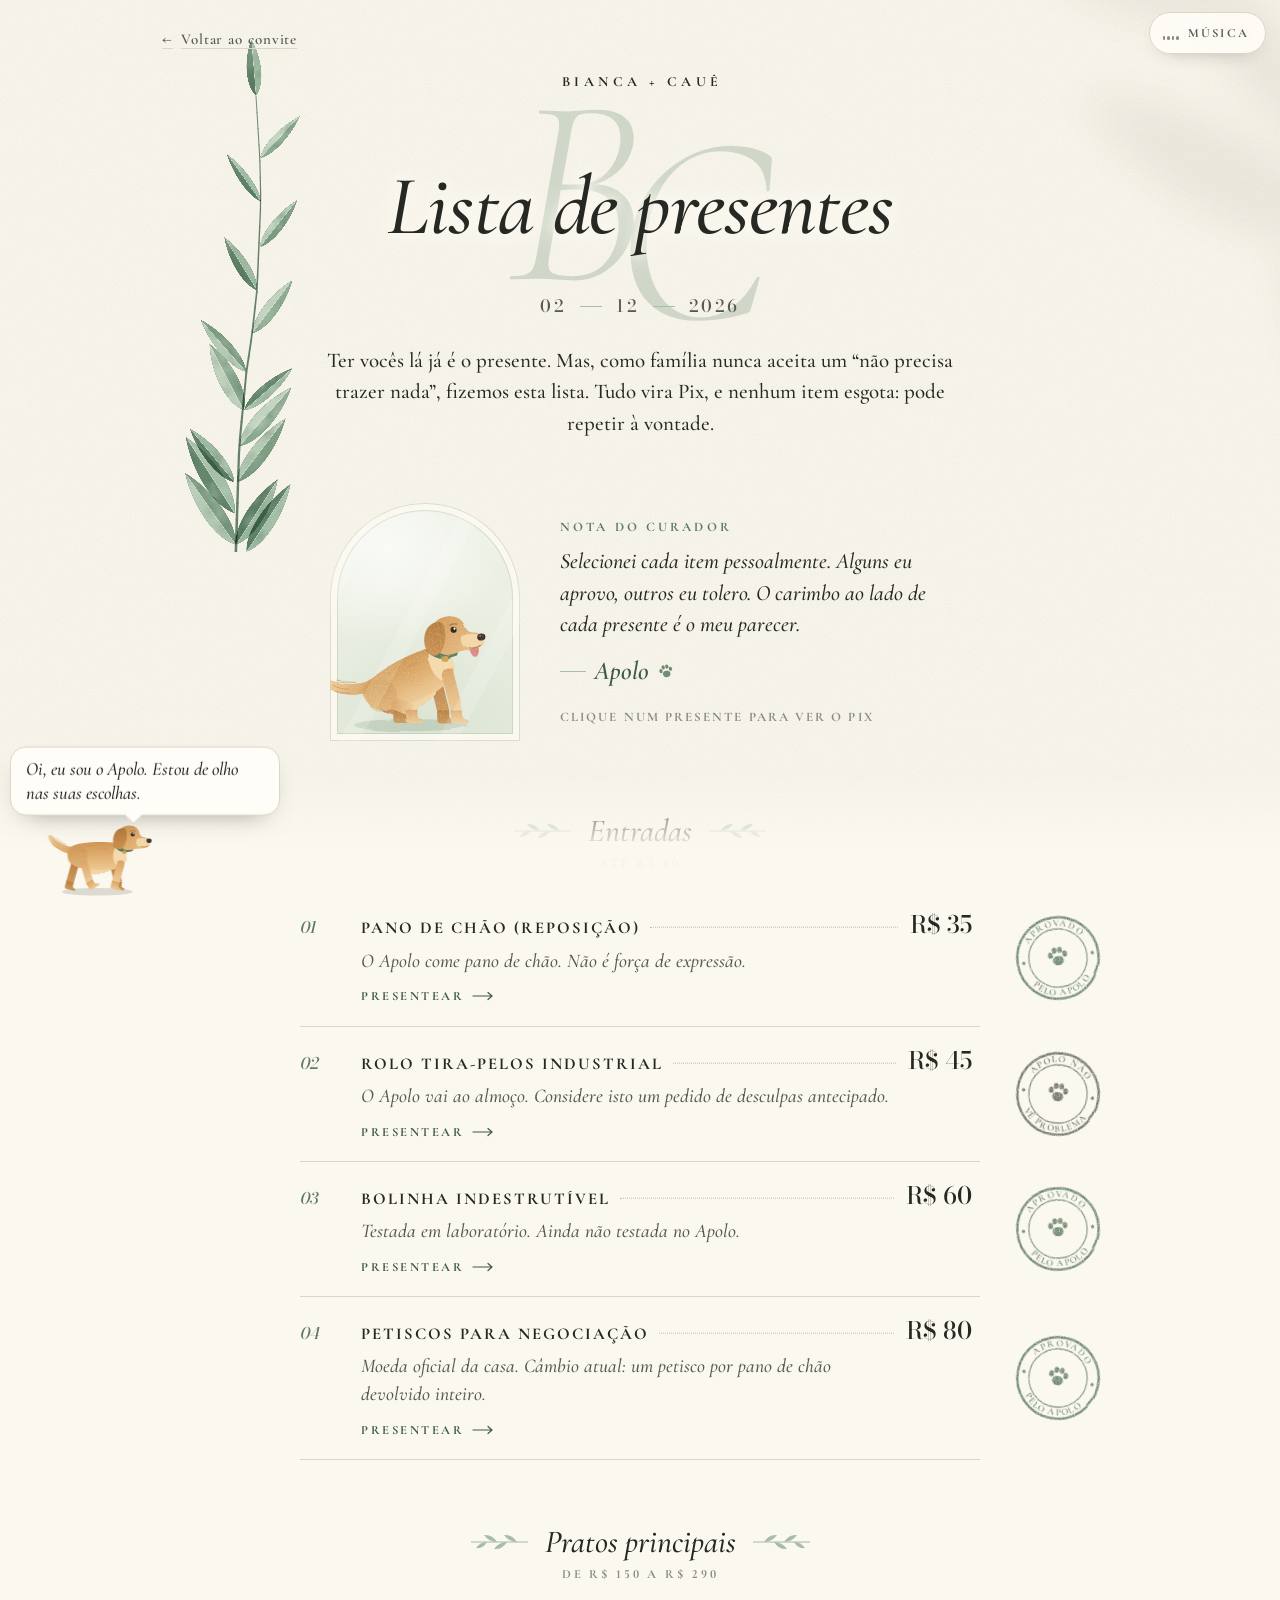
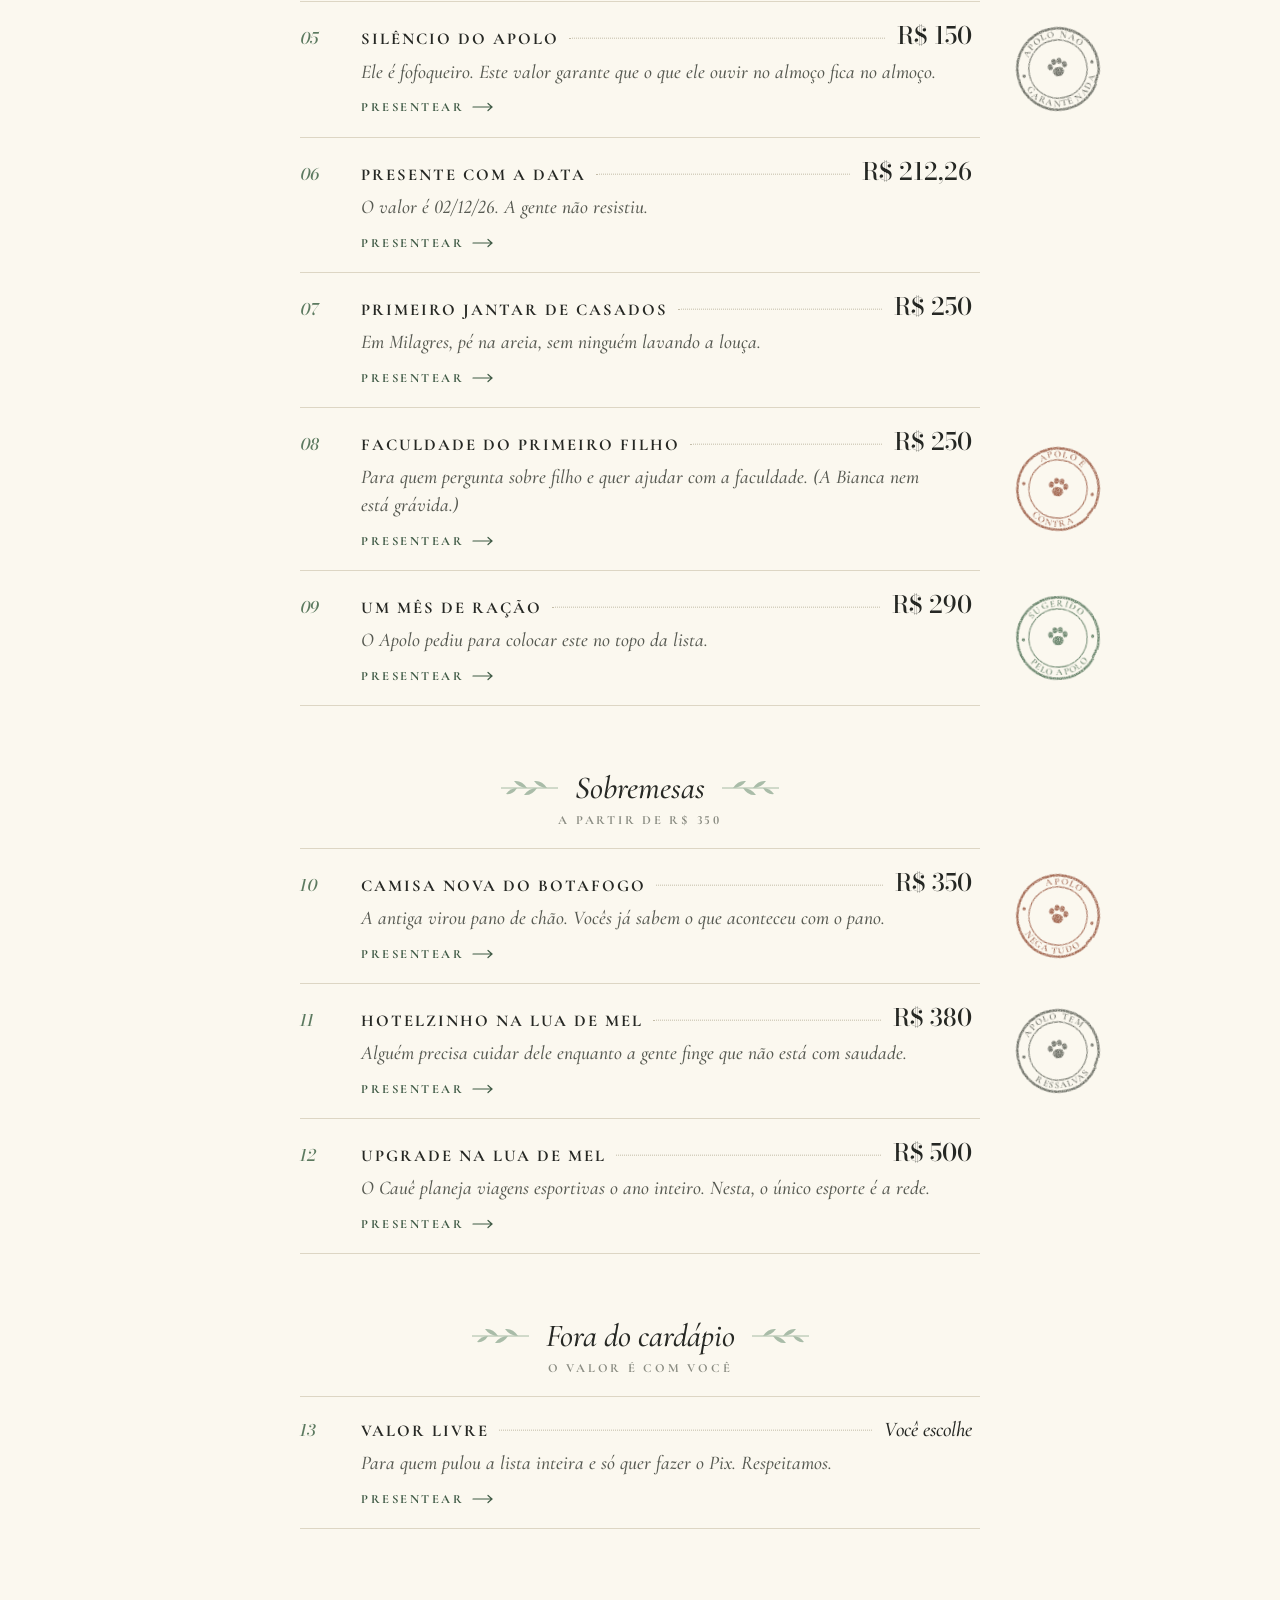
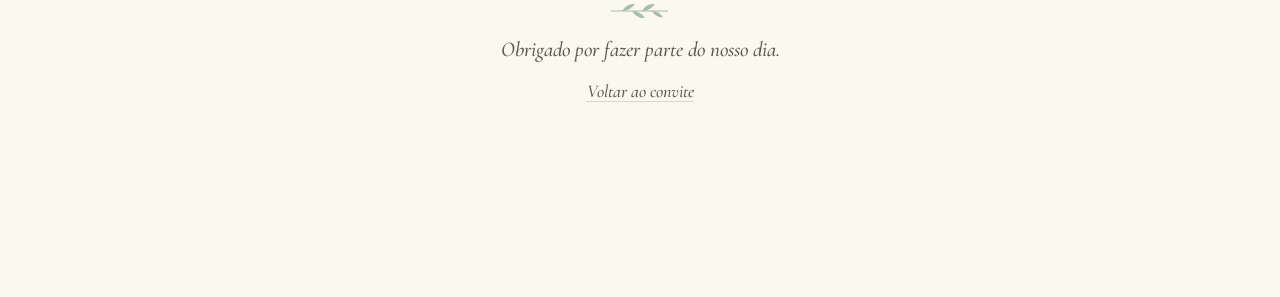
==== commit 5a9b422a: "Música na lista de presentes e Apolo mais natural Musica alegre composta para a lista (gerada pelo n" ====
--- a/presentes.html
+++ b/presentes.html
@@ -76,6 +76,12 @@
     </g>
   </svg>
 
+  <!-- Música (musica.js): toca só depois de um toque, como pedem os navegadores -->
+  <button id="musica" class="musica" type="button" aria-pressed="false" aria-label="Ligar a música">
+    <span class="musica-icone" aria-hidden="true"><i></i><i></i><i></i><i></i></span>
+    <span class="musica-texto">Música</span>
+  </button>
+
   <main class="pagina">
     <a class="voltar" href="./">Voltar ao convite</a>
 
@@ -125,8 +131,8 @@
           <path d="M11.5,34 q2.6,5.4 7.4,9.2 M16,32.6 q4,5.6 10.4,9.6 M10,38.6 q3.4,4.6 8,7.4" fill="none" stroke="#C48A4C" stroke-width=".9" stroke-linecap="round" opacity=".5"/>
         </g>
         <!-- patas do lado de lá -->
-        <g class="a-pata-tl"><path d="M32,66.5 C32,63 34,62 36.5,62 C39,62 41,63 41,66.5 L41,92 C41,93.5 42.5,94 44,94.5 C46,95.2 45.5,97.4 43,97.4 L34.6,97.4 C32.8,97.4 32,96.4 32,94.6 Z" fill="url(#ap-pata-longe)"/></g>
-        <g class="a-pata-fl"><path d="M76,66.5 C76,63 78,62 80.5,62 C83,62 85,63 85,66.5 L85,92 C85,93.5 86.5,94 88,94.5 C90,95.2 89.5,97.4 87,97.4 L78.6,97.4 C76.8,97.4 76,96.4 76,94.6 Z" fill="url(#ap-pata-longe)"/></g>
+        <g class="a-pata-tl"><g class="a-cima"><path d="M32,66.5 C32,63 34,62 36.5,62 C39,62 41,63 41,66.5 L41,88.6 L32,88.6 Z" fill="url(#ap-pata-longe)"/></g><g class="a-baixo"><path d="M32,87.6 L41,87.6 L41,92 C41,93.5 42.5,94 44,94.5 C46,95.2 45.5,97.4 43,97.4 L34.6,97.4 C32.8,97.4 32,96.4 32,94.6 Z" fill="url(#ap-pata-longe)"/></g></g>
+        <g class="a-pata-fl"><g class="a-cima"><path d="M76,66.5 C76,63 78,62 80.5,62 C83,62 85,63 85,66.5 L85,88.6 L76,88.6 Z" fill="url(#ap-pata-longe)"/></g><g class="a-baixo"><path d="M76,87.6 L85,87.6 L85,92 C85,93.5 86.5,94 88,94.5 C90,95.2 89.5,97.4 87,97.4 L78.6,97.4 C76.8,97.4 76,96.4 76,94.6 Z" fill="url(#ap-pata-longe)"/></g></g>
         <!-- corpo: a cabeça vive dentro dele e acompanha trote e poses -->
         <g class="a-tronco">
           <path d="M30,47 C40,40 70,40 84,42 C93,44 97,52 95,60 C93,68 86,73 76,74 C64,75 52,74 44,72 C36,70 28,66 27,58 C26,53 27,49 30,47 Z" fill="url(#ap-pelo)"/>
@@ -151,8 +157,8 @@
           </g>
         </g>
         <!-- patas do lado de cá -->
-        <g class="a-pata-tp"><path d="M42,66.5 C42,63 44,62 46.5,62 C49,62 51,63 51,66.5 L51,92 C51,93.5 52.5,94 54,94.5 C56,95.2 55.5,97.4 53,97.4 L44.6,97.4 C42.8,97.4 42,96.4 42,94.6 Z" fill="url(#ap-pata)"/></g>
-        <g class="a-pata-fp"><path d="M86,66.5 C86,63 88,62 90.5,62 C93,62 95,63 95,66.5 L95,92 C95,93.5 96.5,94 98,94.5 C100,95.2 99.5,97.4 97,97.4 L88.6,97.4 C86.8,97.4 86,96.4 86,94.6 Z" fill="url(#ap-pata)"/></g>
+        <g class="a-pata-tp"><g class="a-cima"><path d="M42,66.5 C42,63 44,62 46.5,62 C49,62 51,63 51,66.5 L51,88.6 L42,88.6 Z" fill="url(#ap-pata)"/></g><g class="a-baixo"><path d="M42,87.6 L51,87.6 L51,92 C51,93.5 52.5,94 54,94.5 C56,95.2 55.5,97.4 53,97.4 L44.6,97.4 C42.8,97.4 42,96.4 42,94.6 Z" fill="url(#ap-pata)"/></g></g>
+        <g class="a-pata-fp"><g class="a-cima"><path d="M86,66.5 C86,63 88,62 90.5,62 C93,62 95,63 95,66.5 L95,88.6 L86,88.6 Z" fill="url(#ap-pata)"/></g><g class="a-baixo"><path d="M86,87.6 L95,87.6 L95,92 C95,93.5 96.5,94 98,94.5 C100,95.2 99.5,97.4 97,97.4 L88.6,97.4 C86.8,97.4 86,96.4 86,94.6 Z" fill="url(#ap-pata)"/></g></g>
       </svg>
     </div>
     <button class="apolo-toque" type="button" aria-label="Apolo, o cachorro. Toque para ouvir uma fofoca."></button>
@@ -195,5 +201,6 @@
   <script src="ramo.js"></script>
   <script src="apolo.js"></script>
   <script src="presentes.js"></script>
+  <script src="musica.js"></script>
 </body>
 </html>
--- a/presentes.css
+++ b/presentes.css
@@ -203,6 +203,30 @@
 .rodape p { font-size: 21px; }
 .rodape p + p { margin-top: 4px; font-size: 18px; }
 .rodape a { display: inline-flex; align-items: center; min-height: 44px; text-underline-offset: 4px; text-decoration-color: var(--fio); }
+
+/* Botão da música: pílula de papel no canto; tocando, as barrinhas dançam no ritmo (104 bpm) */
+.musica {
+  position: fixed; z-index: 30; top: max(12px, env(safe-area-inset-top)); right: 14px;
+  display: inline-flex; align-items: center; gap: 9px; min-height: 42px; padding: 0 16px 0 13px;
+  font: inherit; font-size: 12.5px; font-weight: 700; letter-spacing: .18em; text-transform: uppercase;
+  color: var(--tinta-suave); cursor: pointer; -webkit-tap-highlight-color: transparent;
+  background: rgba(255, 253, 248, .88); -webkit-backdrop-filter: blur(6px); backdrop-filter: blur(6px);
+  border: 1px solid var(--fio); border-radius: 999px;
+  box-shadow: 0 8px 20px -14px rgba(38, 40, 36, .45);
+  transition: color .3s ease, border-color .3s ease, transform .2s ease;
+}
+.musica:hover { border-color: #c9c2ad; }
+.musica:active { transform: scale(.97); }
+.musica:focus-visible { outline: 2px solid var(--salvia); outline-offset: 3px; }
+.musica-icone { display: inline-flex; align-items: flex-end; gap: 2px; height: 14px; }
+.musica-icone i { display: block; width: 2.5px; height: 4px; border-radius: 2px; background: currentColor; opacity: .7; }
+.musica.tocando { color: var(--salvia-escura); border-color: rgba(92, 122, 96, .45); }
+.musica.tocando .musica-icone i { opacity: 1; animation: barrinha .577s ease-in-out infinite alternate; }
+.musica.tocando .musica-icone i:nth-child(2) { animation-delay: -.29s; }
+.musica.tocando .musica-icone i:nth-child(3) { animation-delay: -.14s; }
+.musica.tocando .musica-icone i:nth-child(4) { animation-delay: -.43s; }
+@keyframes barrinha { from { height: 3px; } to { height: 14px; } }
+@media (max-width: 600px) { .musica { right: 12px; min-height: 40px; padding: 0 14px 0 12px; } }
 
 /* Chão onde o Apolo anda: a lista se apaga suavemente atrás dele */
 .chao {
@@ -370,7 +394,7 @@
 }
 
 @media (prefers-reduced-motion: reduce) {
-  .sombras { animation: none; }
+  .sombras, .musica.tocando .musica-icone i { animation: none; }
   html.js .secao-titulo, html.js .itens > li { opacity: 1; transform: none; transition: none; }
   html.js .itens > li .carimbo svg { opacity: .88; animation: none !important; }
   .modal-caixa, .modal-fundo, .balao-miolo, .botao, .item::before, .ramo { transition: none; }
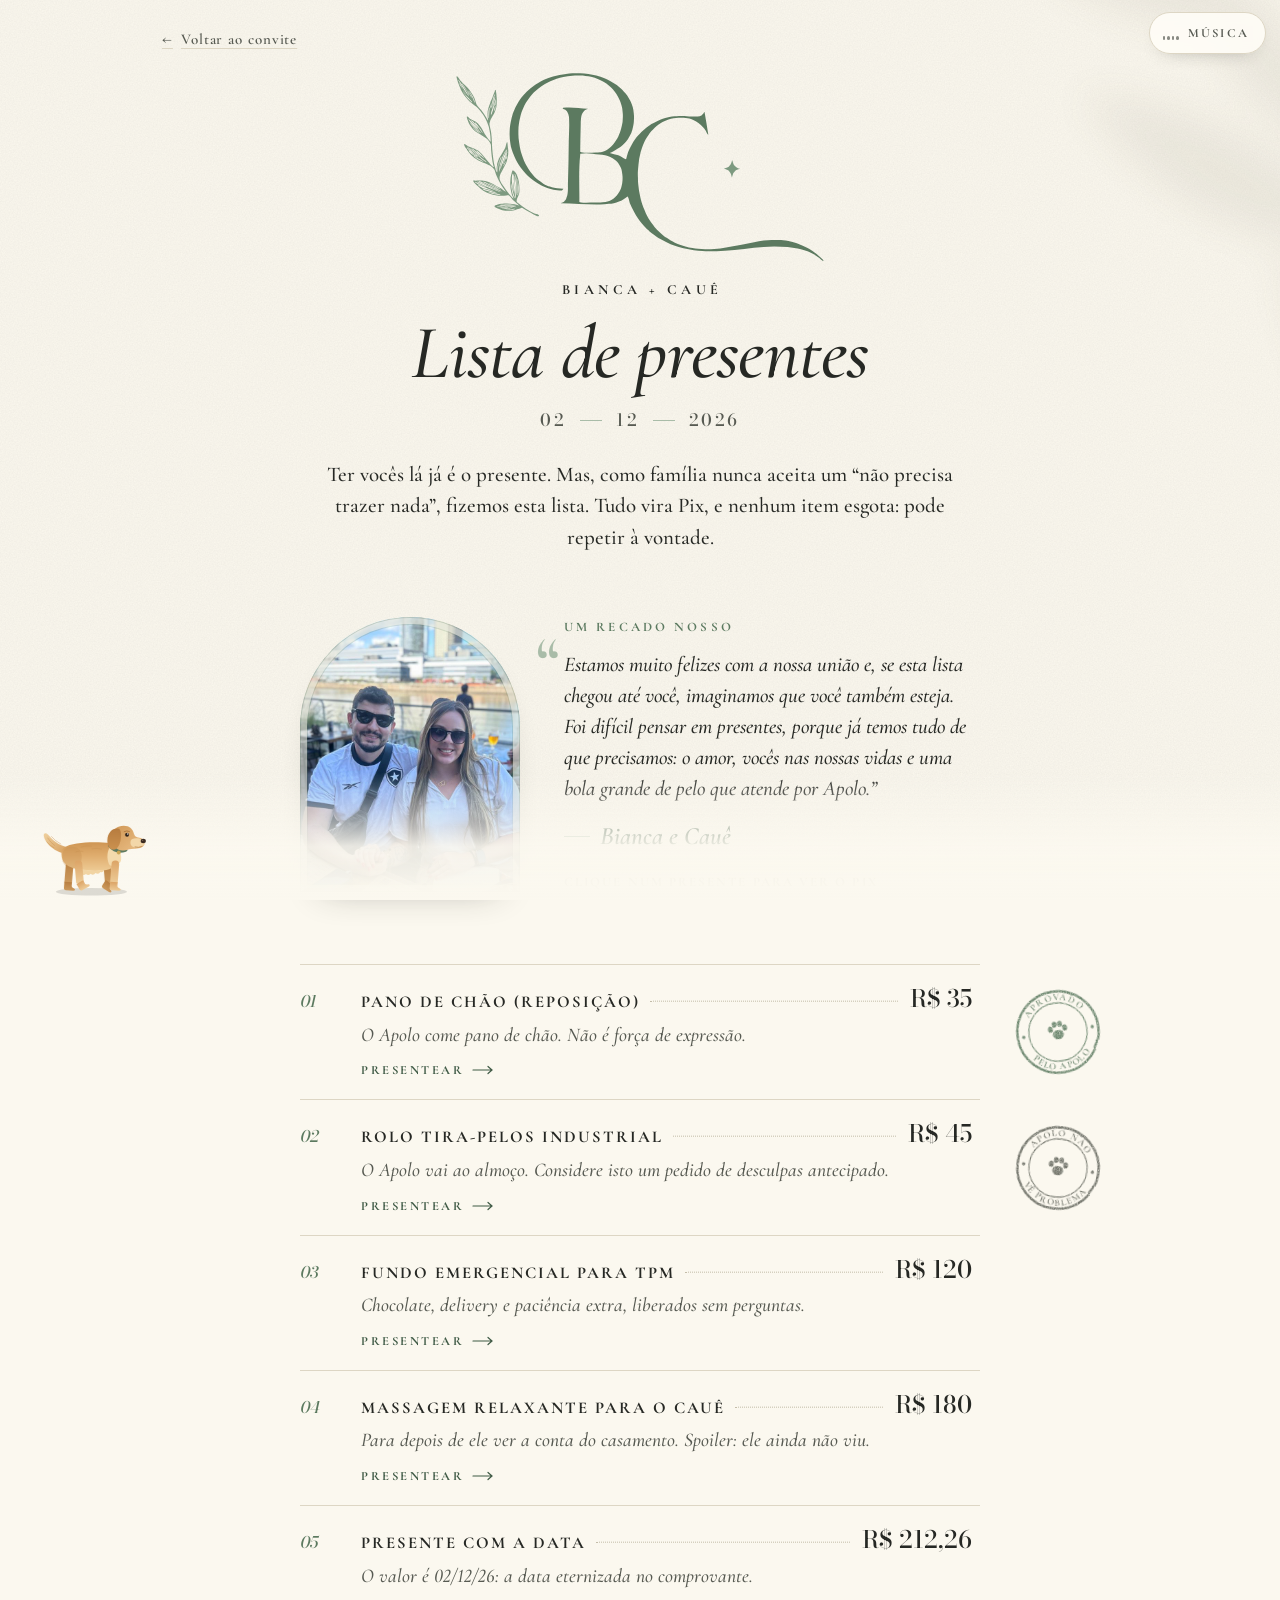
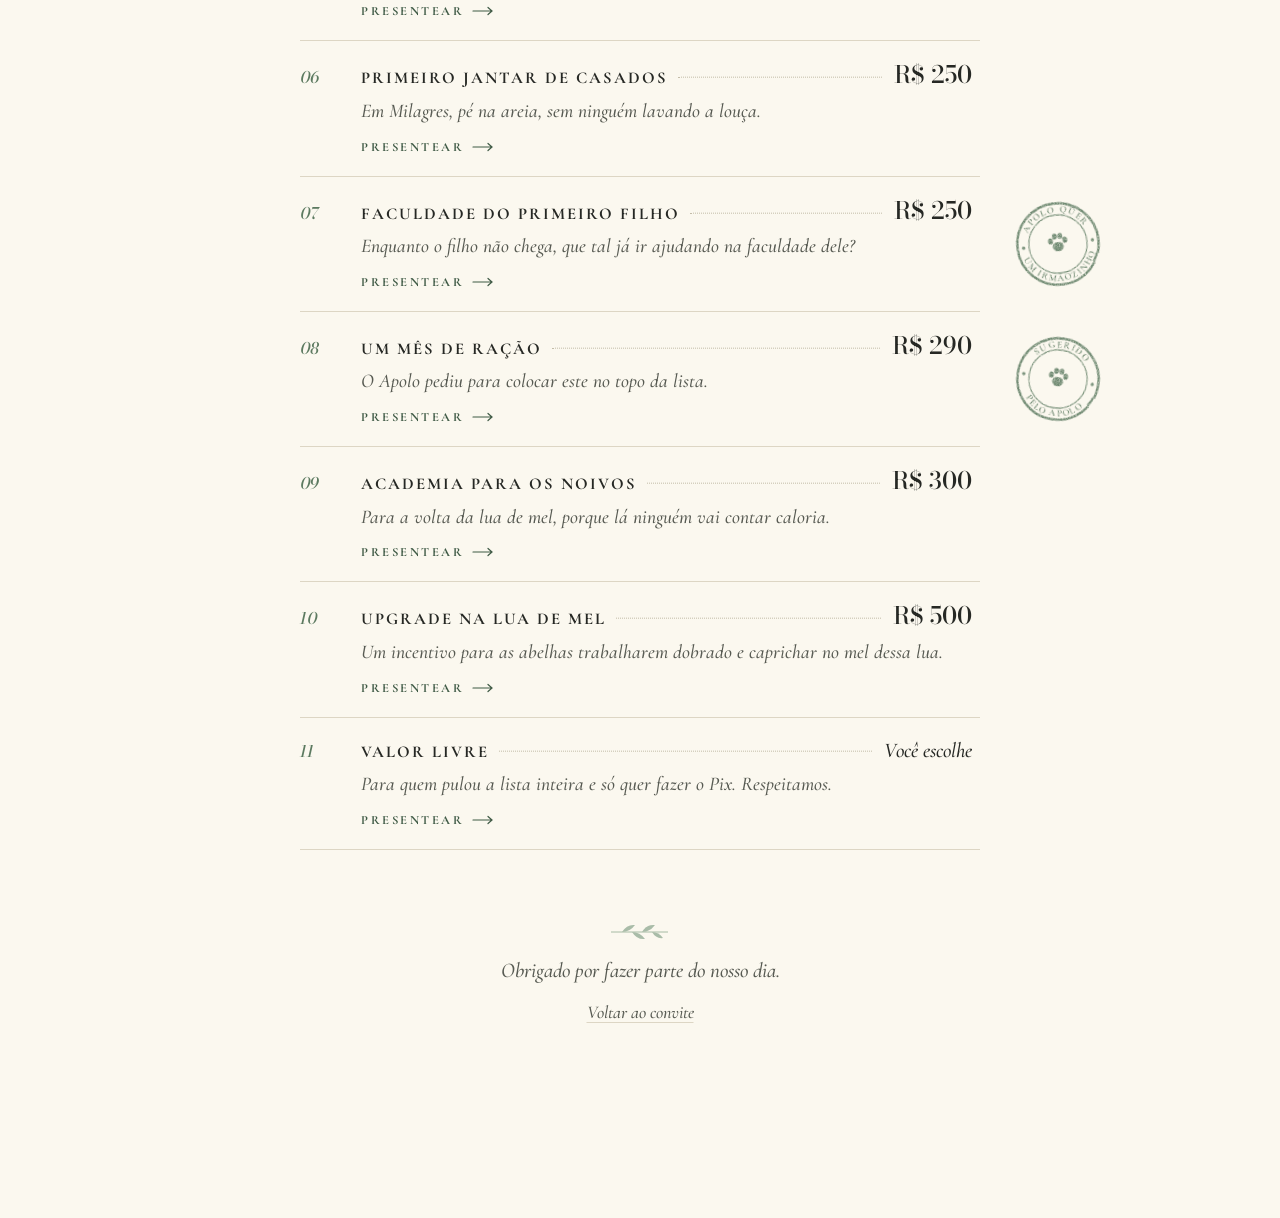
==== commit d81c1c0b: "Convite só do almoço, monograma novo e ajustes da lista - Convite: só o almoço (13h30, Salão de Fest" ====
--- a/presentes.html
+++ b/presentes.html
@@ -1,206 +1,208 @@
-<!doctype html>
-<html lang="pt-BR">
-<head>
-<meta charset="utf-8">
-<meta name="viewport" content="width=device-width, initial-scale=1, viewport-fit=cover">
-<title>Lista de presentes · Bianca + Cauê</title>
-<meta name="description" content="A lista de presentes de Bianca e Cauê. Curadoria do Apolo.">
-<meta name="theme-color" content="#fbf8ef">
-
-<!-- Prévia do link no WhatsApp -->
-<meta property="og:type" content="website">
-<meta property="og:title" content="Lista de presentes · Bianca + Cauê">
-<meta property="og:description" content="Curadoria: Bianca, Cauê e Apolo, que insistiu em participar.">
-<meta property="og:url" content="https://caueissa.github.io/convite-bianca-caue/presentes.html">
-<meta property="og:image" content="https://caueissa.github.io/convite-bianca-caue/convite-final.jpg">
-<meta property="og:image:width" content="1080">
-<meta property="og:image:height" content="1350">
-
-<link rel="preconnect" href="https://fonts.googleapis.com">
-<link rel="preconnect" href="https://fonts.gstatic.com" crossorigin>
-<link href="https://fonts.googleapis.com/css2?family=Cormorant+Garamond:ital,wght@0,500;0,600;0,700;1,300;1,500;1,600&family=Bodoni+Moda:ital,opsz,wght@0,6..96,500;1,6..96,500&display=swap" rel="stylesheet">
-<link rel="stylesheet" href="presentes.css">
-<script>document.documentElement.classList.add("js");</script>
-</head>
-<body>
-  <!-- Texturas e cores compartilhadas: tinta dos carimbos, aquarela do retrato, pelagem do Apolo -->
-  <svg class="defs" aria-hidden="true" focusable="false">
-    <defs>
-      <filter id="tinta" x="-10%" y="-10%" width="120%" height="120%">
-        <feTurbulence type="fractalNoise" baseFrequency=".85" numOctaves="2" seed="11" result="ruido"/>
-        <feColorMatrix in="ruido" type="matrix" values="0 0 0 0 0  0 0 0 0 0  0 0 0 0 0  0 0 0 -1.7 1.75" result="falhas"/>
-        <feComposite in="SourceGraphic" in2="falhas" operator="in" result="tinta"/>
-        <feTurbulence type="fractalNoise" baseFrequency=".06" numOctaves="1" seed="4" result="ondas"/>
-        <feDisplacementMap in="tinta" in2="ondas" scale="1.8" xChannelSelector="R" yChannelSelector="G"/>
-      </filter>
-      <filter id="aquarela" x="-6%" y="-6%" width="112%" height="112%">
-        <feTurbulence type="fractalNoise" baseFrequency=".04" numOctaves="2" seed="7" result="ondas"/>
-        <feDisplacementMap in="SourceGraphic" in2="ondas" scale="2.4" xChannelSelector="R" yChannelSelector="G" result="borda"/>
-        <feTurbulence type="fractalNoise" baseFrequency=".8" numOctaves="2" seed="2" result="grao"/>
-        <feColorMatrix in="grao" type="matrix" values="0 0 0 0 0  0 0 0 0 0  0 0 0 0 0  0 0 0 -.55 1.22" result="graoAlfa"/>
-        <feComposite in="borda" in2="graoAlfa" operator="in"/>
-      </filter>
-      <filter id="sombra-folhas" x="-20%" y="-20%" width="140%" height="140%">
-        <feGaussianBlur stdDeviation="16"/>
-      </filter>
-      <linearGradient id="ap-pelo" x1="0" y1="0" x2="0" y2="1">
-        <stop offset="0" stop-color="#CF9654"/><stop offset=".48" stop-color="#E0AE6F"/><stop offset="1" stop-color="#EECB95"/>
-      </linearGradient>
-      <linearGradient id="ap-cabeca" x1="0" y1="0" x2="1" y2="1">
-        <stop offset="0" stop-color="#D19856"/><stop offset="1" stop-color="#EBC088"/>
-      </linearGradient>
-      <linearGradient id="ap-orelha" x1="0" y1="0" x2="0" y2="1">
-        <stop offset="0" stop-color="#B77C3F"/><stop offset="1" stop-color="#CB914F"/>
-      </linearGradient>
-      <linearGradient id="ap-rabo" x1="1" y1="1" x2="0" y2="0">
-        <stop offset="0" stop-color="#D49C5B"/><stop offset="1" stop-color="#F0D19F"/>
-      </linearGradient>
-      <linearGradient id="ap-pata" x1="0" y1="0" x2="0" y2="1">
-        <stop offset="0" stop-color="#DCA466"/><stop offset="1" stop-color="#EDCB97"/>
-      </linearGradient>
-      <linearGradient id="ap-pata-longe" x1="0" y1="0" x2="0" y2="1">
-        <stop offset="0" stop-color="#B97F41"/><stop offset="1" stop-color="#CC9A5E"/>
-      </linearGradient>
-    </defs>
-  </svg>
-
-  <div class="grao" aria-hidden="true"></div>
-  <!-- Sombra de folhas na parede, como no convite -->
-  <svg class="sombras" viewBox="0 0 600 600" aria-hidden="true" focusable="false">
-    <g filter="url(#sombra-folhas)" fill="#6f6752">
-      <path d="M380,40 q120,40 190,170 q-130,-30 -190,-170Z"/>
-      <path d="M300,130 q140,10 230,120 q-140,10 -230,-120Z"/>
-      <path d="M460,250 q90,70 110,200 q-100,-60 -110,-200Z"/>
-      <path d="M250,10 q110,-20 210,60 q-120,30 -210,-60Z"/>
-      <path d="M520,90 q40,90 10,190 q-50,-90 -10,-190Z"/>
-    </g>
-  </svg>
-
-  <!-- Música (musica.js): toca só depois de um toque, como pedem os navegadores -->
-  <button id="musica" class="musica" type="button" aria-pressed="false" aria-label="Ligar a música">
-    <span class="musica-icone" aria-hidden="true"><i></i><i></i><i></i><i></i></span>
-    <span class="musica-texto">Música</span>
-  </button>
-
-  <main class="pagina">
-    <a class="voltar" href="./">Voltar ao convite</a>
-
-    <header class="topo">
-      <canvas id="ramo" class="ramo" aria-hidden="true"></canvas>
-      <p class="casal">Bianca + Cauê</p>
-      <div class="titulo">
-        <p class="mono" aria-hidden="true"><span class="b">B</span><span class="c">C</span></p>
-        <h1>Lista de presentes</h1>
-      </div>
-      <p class="data"><span>02</span><i></i><span>12</span><i></i><span>2026</span></p>
-      <p class="abertura">Ter vocês lá já é o presente. Mas, como família nunca aceita um “não precisa trazer nada”, fizemos esta lista. Tudo vira Pix, e nenhum item esgota: pode repetir à vontade.</p>
-    </header>
-
-    <section class="curadoria" aria-label="Nota do curador">
-      <figure class="retrato">
-        <div class="moldura" id="moldura"></div>
-      </figure>
-      <div class="nota">
-        <p class="nota-rotulo">Nota do curador</p>
-        <p class="nota-texto">Selecionei cada item pessoalmente. Alguns eu aprovo, outros eu tolero. O carimbo ao lado de cada presente é o meu parecer.</p>
-        <p class="assinatura">Apolo</p>
-        <p class="nota-dica" id="dica"></p>
-      </div>
-    </section>
-
-    <div id="cardapio" class="cardapio"></div>
-    <noscript><p class="sem-js">Para ver a lista, ative o JavaScript do navegador.</p></noscript>
-
-    <footer class="rodape">
-      <span class="ornamento" aria-hidden="true"></span>
-      <p>Obrigado por fazer parte do nosso dia.</p>
-      <p><a href="./">Voltar ao convite</a></p>
-    </footer>
-  </main>
-
-  <div class="chao" aria-hidden="true"></div>
-
-  <!-- Apolo: anda pelo chão da página (apolo.js). Desenho virado para a direita. -->
-  <div id="apolo" class="apolo">
-    <div class="apolo-corpo">
-      <svg viewBox="0 0 130 104" xmlns="http://www.w3.org/2000/svg" aria-hidden="true" focusable="false">
-        <ellipse class="a-sombra" cx="62" cy="99" rx="42" ry="4.5"/>
-        <!-- rabo felpudo -->
-        <g class="a-rabo">
-          <path d="M36,47 C28,45.5 19.5,40.5 12.5,30.5 C10,27 6.5,27.5 7,31.5 C8,38.5 14,45.5 21.5,50 C26.5,53 32,54.5 36.5,52.5 Z" fill="url(#ap-rabo)"/>
-          <path d="M11.5,34 q2.6,5.4 7.4,9.2 M16,32.6 q4,5.6 10.4,9.6 M10,38.6 q3.4,4.6 8,7.4" fill="none" stroke="#C48A4C" stroke-width=".9" stroke-linecap="round" opacity=".5"/>
-        </g>
-        <!-- patas do lado de lá -->
-        <g class="a-pata-tl"><g class="a-cima"><path d="M32,66.5 C32,63 34,62 36.5,62 C39,62 41,63 41,66.5 L41,88.6 L32,88.6 Z" fill="url(#ap-pata-longe)"/></g><g class="a-baixo"><path d="M32,87.6 L41,87.6 L41,92 C41,93.5 42.5,94 44,94.5 C46,95.2 45.5,97.4 43,97.4 L34.6,97.4 C32.8,97.4 32,96.4 32,94.6 Z" fill="url(#ap-pata-longe)"/></g></g>
-        <g class="a-pata-fl"><g class="a-cima"><path d="M76,66.5 C76,63 78,62 80.5,62 C83,62 85,63 85,66.5 L85,88.6 L76,88.6 Z" fill="url(#ap-pata-longe)"/></g><g class="a-baixo"><path d="M76,87.6 L85,87.6 L85,92 C85,93.5 86.5,94 88,94.5 C90,95.2 89.5,97.4 87,97.4 L78.6,97.4 C76.8,97.4 76,96.4 76,94.6 Z" fill="url(#ap-pata-longe)"/></g></g>
-        <!-- corpo: a cabeça vive dentro dele e acompanha trote e poses -->
-        <g class="a-tronco">
-          <path d="M30,47 C40,40 70,40 84,42 C93,44 97,52 95,60 C93,68 86,73 76,74 C64,75 52,74 44,72 C36,70 28,66 27,58 C26,53 27,49 30,47 Z" fill="url(#ap-pelo)"/>
-          <path d="M28,55 C29,47 38,44 46,48 C52,52 52,64 46,70 C40,74 30,70 28,63 Z" fill="#C48A4C" opacity=".3"/>
-          <path d="M46,71 C56,74 66,75 77,73 q-1.5,4 -4.5,2.6 q-2.5,3.6 -5.6,1.4 q-2.8,3.4 -5.8,.8 q-2.8,3 -5.6,.2 q-2.8,2.6 -5.2,-.6 q-2.6,2 -4.4,-1.4 Z" fill="#F1D4A3"/>
-          <path d="M50,46.5 q6,-2.2 12,-1.2 M63,48.6 q6,-1.4 11,.2 M44,52 q4,-1.6 8,-.6" fill="none" stroke="#B98447" stroke-width=".8" stroke-linecap="round" opacity=".35"/>
-          <path d="M85,45 C93,46 98,53 97,61 q-.6,4.5 -4,4.6 q-1.6,3.4 -5,2.2 q-3.6,1.8 -5.4,-1.6 C80,60 80,51 85,45 Z" fill="#F4DAAC"/>
-          <g class="a-cabeca">
-            <path class="a-coleira" d="M84,44.5 q7,8.5 18,5" fill="none" stroke-width="5" stroke-linecap="round"/>
-            <circle cx="94.2" cy="52.8" r="2.3" fill="#C9A452"/>
-            <path d="M86,34 C86,26 93,21.5 100,21.5 C107,21.5 111,25.5 112,30.5 C113,33.5 114.5,35 118.5,35.6 C123,36.4 125.4,39.4 124.6,43 C123.8,46.6 119,48.6 113,48.4 C108.5,48.3 105,49.6 100.5,50.4 C92,51.6 86,44.5 86,34 Z" fill="url(#ap-cabeca)"/>
-            <path class="a-lingua" d="M113.5,46 q.4,7 3.6,7.6 q3.2,.3 3.4,-6.8 Z" fill="#DD8580"/>
-            <path d="M109.5,37.2 C113.5,35.6 119.5,35.8 123,38.6 C125.6,41 124.4,45.6 119,46.8 C114.6,47.8 110.4,47 108.6,44 C107.6,41.8 107.8,38.6 109.5,37.2 Z" fill="#F3D7A8"/>
-            <path d="M113.4,46.4 q4.2,1.4 8.4,-.8" fill="none" stroke="#B98447" stroke-width=".9" stroke-linecap="round"/>
-            <ellipse cx="123.2" cy="39.4" rx="3.1" ry="2.6" fill="#3A2A20"/>
-            <ellipse cx="122.3" cy="38.5" rx=".9" ry=".6" fill="#8A7466"/>
-            <path class="a-sobrancelha" d="M100.6,28.4 q3,-1.8 6.2,-.2" fill="none" stroke="#B07A3E" stroke-width="1.1" stroke-linecap="round"/>
-            <circle cx="104" cy="32" r="2.3" fill="#2E2219"/>
-            <circle cx="104.8" cy="31.2" r=".8" fill="#fff"/>
-            <path class="a-palpebra" d="M101.2,32 a2.8,2.8 0 0 1 5.6,0 Z" fill="#DBA769"/>
-            <g class="a-orelha"><path d="M93,24.5 C86,24.5 81.5,30.5 81.5,38.5 C81.5,44.5 84.5,49.5 89,49.5 C93.5,49.5 96.5,44 97.2,37 C97.8,31 97,24.5 93,24.5 Z" fill="url(#ap-orelha)"/></g>
-          </g>
-        </g>
-        <!-- patas do lado de cá -->
-        <g class="a-pata-tp"><g class="a-cima"><path d="M42,66.5 C42,63 44,62 46.5,62 C49,62 51,63 51,66.5 L51,88.6 L42,88.6 Z" fill="url(#ap-pata)"/></g><g class="a-baixo"><path d="M42,87.6 L51,87.6 L51,92 C51,93.5 52.5,94 54,94.5 C56,95.2 55.5,97.4 53,97.4 L44.6,97.4 C42.8,97.4 42,96.4 42,94.6 Z" fill="url(#ap-pata)"/></g></g>
-        <g class="a-pata-fp"><g class="a-cima"><path d="M86,66.5 C86,63 88,62 90.5,62 C93,62 95,63 95,66.5 L95,88.6 L86,88.6 Z" fill="url(#ap-pata)"/></g><g class="a-baixo"><path d="M86,87.6 L95,87.6 L95,92 C95,93.5 96.5,94 98,94.5 C100,95.2 99.5,97.4 97,97.4 L88.6,97.4 C86.8,97.4 86,96.4 86,94.6 Z" fill="url(#ap-pata)"/></g></g>
-      </svg>
-    </div>
-    <button class="apolo-toque" type="button" aria-label="Apolo, o cachorro. Toque para ouvir uma fofoca."></button>
-  </div>
-  <div id="apolo-balao" class="balao" role="status" aria-live="polite"><p class="balao-miolo"></p></div>
-  <div id="apolo-zzz" class="zzz" aria-hidden="true"><span>z</span><span>z</span><span>z</span></div>
-  <div id="apolo-pano" class="pano" aria-hidden="true">
-    <svg viewBox="0 0 40 26" xmlns="http://www.w3.org/2000/svg">
-      <path d="M2,4 q9,-3 18,0 t18,0 v18 q-9,3 -18,0 t-18,0 Z" fill="#f4f1e8" stroke="#b9b29e" stroke-width="1"/>
-      <path d="M2,9.5 q9,-3 18,0 t18,0 M2,17.5 q9,-3 18,0 t18,0" fill="none" stroke="#7d9a80" stroke-width="2"/>
-    </svg>
-  </div>
-
-  <!-- Quadro do presente -->
-  <div id="modal-fundo" class="modal-fundo" hidden></div>
-  <div id="presente" class="modal" hidden>
-    <div class="modal-caixa" role="dialog" aria-modal="true" aria-labelledby="m-nome" tabindex="-1">
-      <button class="modal-fechar" type="button" data-fechar aria-label="Fechar">
-        <svg viewBox="0 0 24 24" width="22" height="22" fill="none" stroke="currentColor" stroke-width="1.4" stroke-linecap="round" aria-hidden="true"><path d="M6 6l12 12M18 6L6 18"/></svg>
-      </button>
-      <div id="m-carimbo" class="modal-carimbo"></div>
-      <p id="m-rotulo" class="modal-rotulo"></p>
-      <h2 id="m-nome"></h2>
-      <p id="m-valor" class="modal-valor"></p>
-      <p id="m-desc" class="modal-desc"></p>
-
-      <div id="m-pix" class="pix">
-        <div id="m-qr" class="pix-qr" aria-hidden="true"></div>
-        <button id="m-copiar" class="botao botao-verde" type="button">Copiar código Pix</button>
-        <p id="m-ajuda" class="pix-ajuda"></p>
-        <textarea id="m-codigo" class="pix-codigo" readonly hidden aria-label="Código Pix"></textarea>
-        <p class="pix-chave">Chave Pix: <span id="m-chave"></span> <button id="m-copiar-chave" class="link" type="button">copiar chave</button></p>
-      </div>
-      <p id="m-embreve" class="pix-embreve" hidden>A chave Pix chega em breve. Volte daqui a pouquinho.</p>
-
-      <button class="link modal-voltar" type="button" data-fechar>Voltar para a lista</button>
-    </div>
-  </div>
-
-  <script src="ramo.js"></script>
-  <script src="apolo.js"></script>
-  <script src="presentes.js"></script>
-  <script src="musica.js"></script>
-</body>
-</html>
+<!doctype html>
+<html lang="pt-BR">
+<head>
+<meta charset="utf-8">
+<meta name="viewport" content="width=device-width, initial-scale=1, viewport-fit=cover">
+<title>Lista de presentes · Bianca + Cauê</title>
+<meta name="description" content="A lista de presentes de Bianca e Cauê. Curadoria do Apolo.">
+<meta name="theme-color" content="#fbf8ef">
+
+<!-- Prévia do link no WhatsApp -->
+<meta property="og:type" content="website">
+<meta property="og:title" content="Lista de presentes · Bianca + Cauê">
+<meta property="og:description" content="Curadoria: Bianca, Cauê e Apolo, que insistiu em participar.">
+<meta property="og:url" content="https://caueissa.github.io/convite-bianca-caue/presentes.html">
+<meta property="og:image" content="https://caueissa.github.io/convite-bianca-caue/convite-final.jpg">
+<meta property="og:image:width" content="1080">
+<meta property="og:image:height" content="1350">
+
+<link rel="preconnect" href="https://fonts.googleapis.com">
+<link rel="preconnect" href="https://fonts.gstatic.com" crossorigin>
+<link href="https://fonts.googleapis.com/css2?family=Cormorant+Garamond:ital,wght@0,500;0,600;0,700;1,300;1,500;1,600&family=Bodoni+Moda:ital,opsz,wght@0,6..96,500;1,6..96,500&display=swap" rel="stylesheet">
+<link rel="stylesheet" href="presentes.css">
+<script>document.documentElement.classList.add("js");</script>
+</head>
+<body>
+  <!-- Texturas e cores compartilhadas: tinta dos carimbos, aquarela do retrato, pelagem do Apolo -->
+  <svg class="defs" aria-hidden="true" focusable="false">
+    <defs>
+      <filter id="tinta" x="-10%" y="-10%" width="120%" height="120%">
+        <feTurbulence type="fractalNoise" baseFrequency=".85" numOctaves="2" seed="11" result="ruido"/>
+        <feColorMatrix in="ruido" type="matrix" values="0 0 0 0 0  0 0 0 0 0  0 0 0 0 0  0 0 0 -1.7 1.75" result="falhas"/>
+        <feComposite in="SourceGraphic" in2="falhas" operator="in" result="tinta"/>
+        <feTurbulence type="fractalNoise" baseFrequency=".06" numOctaves="1" seed="4" result="ondas"/>
+        <feDisplacementMap in="tinta" in2="ondas" scale="1.8" xChannelSelector="R" yChannelSelector="G"/>
+      </filter>
+      <filter id="aquarela" x="-6%" y="-6%" width="112%" height="112%">
+        <feTurbulence type="fractalNoise" baseFrequency=".04" numOctaves="2" seed="7" result="ondas"/>
+        <feDisplacementMap in="SourceGraphic" in2="ondas" scale="2.4" xChannelSelector="R" yChannelSelector="G" result="borda"/>
+        <feTurbulence type="fractalNoise" baseFrequency=".8" numOctaves="2" seed="2" result="grao"/>
+        <feColorMatrix in="grao" type="matrix" values="0 0 0 0 0  0 0 0 0 0  0 0 0 0 0  0 0 0 -.55 1.22" result="graoAlfa"/>
+        <feComposite in="borda" in2="graoAlfa" operator="in"/>
+      </filter>
+      <filter id="sombra-folhas" x="-20%" y="-20%" width="140%" height="140%">
+        <feGaussianBlur stdDeviation="16"/>
+      </filter>
+      <linearGradient id="ap-pelo" x1="0" y1="0" x2="0" y2="1">
+        <stop offset="0" stop-color="#CF9654"/><stop offset=".48" stop-color="#E0AE6F"/><stop offset="1" stop-color="#EECB95"/>
+      </linearGradient>
+      <linearGradient id="ap-cabeca" x1="0" y1="0" x2="1" y2="1">
+        <stop offset="0" stop-color="#D19856"/><stop offset="1" stop-color="#EBC088"/>
+      </linearGradient>
+      <linearGradient id="ap-orelha" x1="0" y1="0" x2="0" y2="1">
+        <stop offset="0" stop-color="#B77C3F"/><stop offset="1" stop-color="#CB914F"/>
+      </linearGradient>
+      <linearGradient id="ap-rabo" x1="1" y1="1" x2="0" y2="0">
+        <stop offset="0" stop-color="#D49C5B"/><stop offset="1" stop-color="#F0D19F"/>
+      </linearGradient>
+      <linearGradient id="ap-pata" x1="0" y1="0" x2="0" y2="1">
+        <stop offset="0" stop-color="#DCA466"/><stop offset="1" stop-color="#EDCB97"/>
+      </linearGradient>
+      <linearGradient id="ap-pata-longe" x1="0" y1="0" x2="0" y2="1">
+        <stop offset="0" stop-color="#B97F41"/><stop offset="1" stop-color="#CC9A5E"/>
+      </linearGradient>
+    </defs>
+  </svg>
+
+  <div class="grao" aria-hidden="true"></div>
+  <!-- Sombra de folhas na parede, como no convite -->
+  <svg class="sombras" viewBox="0 0 600 600" aria-hidden="true" focusable="false">
+    <g filter="url(#sombra-folhas)" fill="#6f6752">
+      <path d="M380,40 q120,40 190,170 q-130,-30 -190,-170Z"/>
+      <path d="M300,130 q140,10 230,120 q-140,10 -230,-120Z"/>
+      <path d="M460,250 q90,70 110,200 q-100,-60 -110,-200Z"/>
+      <path d="M250,10 q110,-20 210,60 q-120,30 -210,-60Z"/>
+      <path d="M520,90 q40,90 10,190 q-50,-90 -10,-190Z"/>
+    </g>
+  </svg>
+
+  <!-- Música (musica.js): toca só depois de um toque, como pedem os navegadores -->
+  <button id="musica" class="musica" type="button" aria-pressed="false" aria-label="Ligar a música">
+    <span class="musica-icone" aria-hidden="true"><i></i><i></i><i></i><i></i></span>
+    <span class="musica-texto">Música</span>
+  </button>
+
+  <main class="pagina">
+    <a class="voltar" href="./">Voltar ao convite</a>
+
+    <header class="topo">
+      <!-- Monograma do casal, contornado do monograma original: raminho, arco envolvendo o B,
+           C com cauda longa e estrelinha. As cores vêm do CSS (.mg-ramo, .mg-letras, .mg-estrela). -->
+      <svg class="monograma" viewBox="0 0 2166 1114" xmlns="http://www.w3.org/2000/svg" aria-hidden="true" focusable="false">
+        <path class="mg-ramo" fill-rule="evenodd" d="M10 25c1 0 1 0 2 0 0 1 1 1 2 1 8 8 13 18 20 27 3 4 8 9 12 13 9 9 20 18 29 27 5 6 10 12 14 18 5 8 10 15 15 23 3 5 5 11 8 16 2 4 3 8 5 12 3 8 5 17 8 25 1 3 3 7 5 9 4 7 10 12 15 18 7 8 14 16 20 24 6 9 12 18 17 27 3 5 5 11 8 15 0 1 1 2 2 3 0-1 1-1 1-2 1-7-2-14-2-21 0-10-1-20 0-29 1-7 3-14 5-21 2-10 6-19 10-29 1-5 3-11 6-16 2-5 5-9 7-14 1-4 2-7 3-11 3-9 8-18 11-27 0-2 0-4 1-6 0-1 1-1 2-2 1 0 2 1 3 2 2 14 5 29 5 44 1 7 1 14 0 21 0 11 0 22-2 33 0 4-2 8-3 12-2 6-4 12-6 17-7 16-17 29-24 44-2 5-4 11-5 16-1 3-2 6-2 9 0 5 1 10 2 15 2 14 7 27 8 40 4 31 4 62 6 93 2 19 3 37 6 55 2 18 5 35 10 52 1 3 2 5 3 8 1 5 2 9 3 14 1 2 1 4 3 5 0 1 0 1 1 1 0 0 0-1 0-1 2-7 0-14 0-22 0-5 1-11 2-17 0-6 1-11 3-16 1-4 2-8 4-12 1-4 3-7 4-11 9-17 21-33 30-51 3-5 6-10 8-16 3-8 3-17 7-25 0-1 1-2 2-3 1 0 1 0 2 0 1 1 1 2 1 3 1 4 1 8 1 12 1 11 3 21 4 32 0 8 0 17-1 25-1 7-2 14-4 21-1 5-2 10-3 15-3 10-7 19-12 28-6 14-15 28-22 42-2 4-5 9-6 13-1 4-2 7-3 11 0 2 0 5 0 7 0 4 0 8 2 11 4 12 11 22 18 33 6 9 12 18 19 27 6 8 12 16 18 23 6 7 12 15 18 21 2 2 4 3 6 5 0-1 0-1 0-1 0-1 0-3-1-4-1-4-4-7-5-11-1-2-2-4-3-7-2-8-4-17-6-26-2-9-3-18-3-28-1-8-1-17 0-26 0-8 1-16 2-24 1-7 3-14 5-20 1-5 2-10 4-15 1-1 2-2 2-2 1-1 2-1 3-1 2 1 5 3 7 5 4 4 8 8 11 13 3 5 5 11 7 16 2 7 5 13 6 20 3 11 4 22 5 32 1 11 1 22 1 33 0 4 0 9-1 13-1 5-3 11-5 16-2 6-6 12-8 18-1 5-3 9-2 14 0 2 0 3 1 5 4 5 9 8 13 11 7 6 15 12 23 17 9 7 19 13 29 19 11 7 23 14 35 19 9 4 20 4 28 10 1 0 1 1 1 1 1 1 1 2 1 2-1 2-2 3-3 5-2 0-4 0-7-1-13-4-24-11-36-18-19-9-36-21-54-31-1 0-2 0-4 1-8 2-16 6-24 8-5 2-10 4-16 5-5 1-11 2-17 3-9 1-19 1-28 1-6 0-11-1-17-2-6-1-11-2-17-4-5-2-10-4-15-6-5-2-11-4-16-7-2-2-4-3-6-5 0-1 0-1-1-2 1-1 1-2 1-3 1-2 3-3 5-4 4-2 9-3 13-5 7-1 14-2 21-3 5-1 10-1 16-2 11 0 22 0 34 1 9 1 18 2 27 3 8 2 17 5 25 7 1 0 1 0 1 0 0 0 0-1-1-1-8-10-20-17-29-26-11-10-17-25-30-33-1 0-2 0-3 0-4 0-8 1-11 2-9 1-17 1-26 1-6 0-13 0-20 0-11-1-21-3-32-5-9-3-18-6-26-9-8-3-15-7-22-11-6-3-11-6-16-10-8-6-15-12-22-19-8-7-16-14-23-22-2-3-5-5-6-9-1-1 0-2-1-3 1 0 2-1 2-1 5 0 9 1 13 1 9 0 18-2 27-1 6 0 13 1 19 2 7 1 14 2 21 4 8 3 17 7 25 10 6 3 13 6 19 10 12 6 24 13 36 20 9 6 17 14 27 19 0 0 1 0 2 1 0-1 0-1 [base64] 0-1 0-2 0-3 1 0 2 0 3-1 7 4 13 9 20 12 12 6 26 9 38 15 7 3 14 7 20 11 5 3 8 7 12 10 5 5 11 10 16 16 13 15 25 31 38 46 8 9 14 19 24 24 1 1 2 0 2 1 0-1 1-2 1-2-1-3-2-5-3-7-4-16-6-32-8-48-2-16-4-32-5-48 0-8 0-15-1-23 0-2-1-4-1-7-1-1-1-2-2-4-3-5-6-10-10-15-4-4-8-9-13-13-7-6-14-11-22-16-13-8-27-15-40-24-6-5-12-11-18-17-2-2-4-4-5-6-4-5-8-10-11-15-4-6-7-13-10-20-2-5-4-10-6-15-1-4-3-9-3-13 0-1 1-2 1-3 1 0 2 0 3 0 6 3 9 9 14 12 9 6 20 10 29 16 4 2 8 4 11 7 4 3 8 6 11 10 6 6 11 13 16 20 8 12 14 26 21 39 3 4 6 9 9 13 7 11 16 20 24 30 0-1 1-2 [base64] 0-1 1-2 1-3zM20 46c0 1 0 1 0 2 1 3 3 5 4 7 6 11 12 22 19 32 12 18 22 39 38 54 1 0 1 1 2 1 0-1 0-2-1-3 0-1-2-2-3-3-5-8-10-17-15-25-12-19-24-39-37-57-2-3-5-5-7-8zM24 62c1 3 2 6 3 9 1 3 3 5 4 8 3 5 7 10 11 15 1 2 3 4 5 6-7-12-15-25-23-38zM39 67c13 20 28 39 39 60 1 1 1 2 1 3 1 1 2 3 3 4 1 0 1 0 1 0-1-2-1-4-2-6-3-6-6-11-9-16-5-8-10-15-14-23-3-4-6-8-9-12-2-3-4-5-6-8-1-1-3-1-4-2zM41 99c0 0 0 1 0 1 1 1 2 2 4 3-2-1-3-3-4-4zM72 104c7 14 13 28 21 41 2 2 3 4 5 6 0-1 0-2-1-4-2-6-5-11-9-16-4-8-8-17-14-24 0-1-1-2-2-3zM46 105c2 4 4 8 7 11 3 4 6 8 9 12 0-1 0-2 0-2 0-2-2-4-3-5-4-6-9-11-13-16zM80 109c8 14 15 27 22 41 3 7 6 15 9 21 2 4 4 6 6 10 0-2 0-4-1-6-1-5-3-9-5-14-2-5-4-10-6-15-4-7-8-13-12-20-2-4-4-7-7-10-2-3-4-5-6-7zM47 115c0 1 0 1 1 2 1 4 4 8 6 11 5 7 10 14 15 20 5 6 10 11 15 16 4 4 8 8 12 11 1 1 3 1 4 2 0-1-1-3-2-4-6-9-16-16-23-25-10-10-19-22-28-33zM232 130c-1 2-2 3-3 4-4 9-6 19-8 29-3 11-4 22-7 33-1 3-2 5-3 8 0 3 1 5 1 8 2-7 5-13 6-20 4-14 7-29 10-43 1-4 3-8 4-13 1-1 1-3 1-5 0 0-1 0-1-1zM233 146c-1 5-3 10-5 15-3 14-5 28-9 42-1 4-3 7-3 11-1 1 0 2 0 2 3-8 6-16 9-25 3-9 5-18 7-27 1-5 2-9 3-14 0-1-1-3-1-4 0 0 0 0-1 0zM239 160c-1 2-2 4-2 6-1 6-1 11-1 17-1 4-3 8-3 12 0 1 1 2 1 2 0 0 1-1 1-1 3-7 4-14 5-21 0-3 0-6 0-9 0-2 0-4-1-6zM233 175c0 1-1 2-2 3-2 6-3 12-5 18-5 17-15 33-16 50 0 2 0 3 1 4 0 0 1-1 2-1 1-2 1-3 2-5 5-12 9-24 12-36 3-9 6-18 6-28 1-2 0-3 0-5zM213 181c-2 6-4 12-5 18-1 4-3 8-2 12 0 1 0 1 0 2 1-1 1-1 2-2 1-2 2-5 3-7 0-3 0-7 0-10 1-4 2-8 3-12 0 0 0-1-1-1zM237 200c-1 0-1 1-2 1-4 9-5 20-7 30 1-1 2-1 2-2 1-2 2-4 3-6 2-6 4-13 4-20 0-1 0-2 0-3zM203 208c-1 2-3 4-4 6-1 5-2 11-3 16-1 12-1 24 0 36 0 2 1 3 1 5 1 0 1-1 1-1 1-2 1-3 1-5 1-6 0-12 1-18 0-12 3-24 3-36 0-1 0-2 0-3zM79 277c1 2 2 4 3 6 2 3 4 6 7 9 6 8 12 15 19 22 6 6 12 12 18 17 6 4 12 9 17 13-1-2-1-3-3-5-17-21-37-40-56-59-1-1-2-2-3-3-1 0-1 0-2 0zM91 282c1 1 2 3 3 4 5 7 12 12 18 18 5 6 10 12 16 18 2 2 3 5 6 6 0 0 1 1 1 1 0-1 0-2 0-2-1-3-3-5-5-7-8-10-15-21-24-30-3-3-6-5-10-6-1-1-3-2-5-2zM86 295c1 1 1 2 1 3 2 4 6 8 9 12 5 6 11 12 16 17 10 9 21 18 32 26 3 2 6 3 9 5-1-2-2-3-3-4-11-12-26-20-38-32-9-8-17-18-26-27zM117 296c0 0 0 1 0 2 4 11 15 19 22 29 6 8 10 16 16 23 1 2 3 5 5 6 1 1 2 1 3 2-3-5-6-11-9-16-3-6-7-11-11-16-6-9-13-18-20-26-2-1-3-3-4-4-1 0-2 0-2 0zM105 325c0 0 0 0 0 1 1 2 3 4 4 5 4 4 7 8 11 11 6 5 13 10 20 14 2 1 4 1 6 2-7-5-14-10-20-15-7-6-14-12-21-18zM69 437c1 1 2 3 3 4 4 3 9 5 13 8 22 16 40 35 61 51 9 8 18 15 28 22 4 2 7 4 11 6-3-3-5-6-7-8-2-2-4-3-6-4-24-18-45-38-68-57-5-4-10-7-15-11-6-4-11-8-18-11-1 0-1 0-2 0zM70 444c0 0 0 2 1 2 2 3 4 4 6 6 12 11 23 20 36 30 3 3 7 5 10 8 4 2 7 5 11 6 1 1 1 1 2 1-1-2-2-3-4-5-4-4-9-7-14-10-11-9-21-19-32-28-2-2-4-3-6-5-3-2-7-4-10-5zM97 448c0 1 0 2 0 2 3 2 6 4 8 6 15 12 28 26 44 36 1 1 2 1 3 2-1-1-1-2-1-2-10-13-24-23-37-34-3-3-6-5-9-7-2-1-3-2-5-3-1 0-2 0-3 0zM303 453c0 1-1 2-2 3-3 6-4 13-6 19-2 5-5 10-7 14-4 10-7 20-10 29-3 10-6 20-9 30-1 6-2 13-3 19 1-1 2-2 2-4 2-4 3-8 4-13 2-4 4-9 6-13 9-26 20-52 26-79 1-1 1-2 1-4 0 0-1 0-2-1zM298 455c-6 12-12 23-17 34-4 8-7 16-9 24-3 9-6 18-8 27-2 9-4 17-5 26 0 6 0 12 0 18 0-1 1-1 1-2 5-10 4-22 6-33 3-10 5-20 9-31 4-12 8-24 13-36 2-5 5-9 7-15 1-4 2-8 3-12zM121 458c0 1 0 1 0 1 8 8 15 16 23 23 8 7 14 14 23 20 0 0 1 1 2 1 0 0 0-1 0-1-1-4-5-6-7-9-4-5-9-9-13-14-6-5-12-11-19-16-3-2-6-3-9-5zM79 459c2 3 3 6 5 8 4 4 8 7 12 11 10 7 20 14 30 20 3 2 7 3 10 5-2-2-4-4-6-6-7-5-15-10-23-15-8-7-15-16-25-22-1 0-2-1-3-1zM305 467c-3 6-5 13-7 19-5 14-8 28-13 42-1 2-3 4-4 6 0 2 0 4 0 5 0 0 1 0 1-1 2-1 2-3 3-5 4-9 7-17 11-26 3-9 5-19 8-29 1-3 2-7 2-10 0-1 0-1 0-1-1 0-1 0-1 0zM304 491c-2 6-5 13-7 19 0 2 0 3 0 4 2-3 5-6 6-10 2-3 2-7 2-11 0-1 0-1-1-2zM109 491c1 1 1 2 2 3 2 2 3 3 5 4 6 5 12 9 19 13 7 4 15 8 23 11 2 1 5 2 8 3-2-2-4-4-7-5-7-5-16-8-23-13-8-4-15-10-22-14-2-1-3-1-5-2zM271 496c-1 1-2 2-2 3-2 2-3 5-4 8-2 4-3 7-4 11-1 7-2 13-3 20-1 4-1 8-1 11 3-11 5-22 8-34 2-5 5-10 6-15 0-1 0-2 0-4zM295 524c-3 6-6 13-9 19-1 3-2 5-3 7 0 1 1 2 1 2 2-3 4-6 5-9 2-3 4-7 5-11 1-2 2-4 2-6 0 0 0-1 0-2 0 0 0 0-1 0zM256 527c-1 1-2 2-2 3-1 2-1 3-1 4-2 8-3 16-4 23 0 6 0 12 0 18 0 4 0 7 1 11 0 1 0 2 1 3 0-11 0-21 1-32 1-10 3-20 4-30zM273 568c0 1-1 1-1 2 0 1-1 2-1 3 1-1 2-1 2-2 0-1 0-2 0-3zM349 595c3 11 6 23 9 35 1 5 2 10 2 16 2 11 2 22 3 33 0 11 0 21 0 32 1-1 2-2 2-3 1-4 1-9 1-14 0-6 0-12 0-18 0-8-1-16-2-24-1-11-2-22-5-32-2-7-3-15-7-22 0-1-2-2-3-3zM336 596c0 1-1 2-1 2-1 3-1 6-1 8-1 6-1 11-1 16-1 10 0 20 1 30 1 8 2 16 3 24 2 7 3 14 5 20 1 3 2 6 3 9-1-12-3-24-3-36-2-24 2-48-4-71 0-1 0-1-1-2 0 0 0 0-1 0zM342 597c0 1 0 1-1 2-4 20 1 41 3 61 1 21 4 43 8 64 0 3 1 7 2 10 0 2 1 4 2 6 0-2 1-5 1-7 0-12-3-24-4-36-1-8-1-16-2-24-2-22-3-45-7-67 0-3-1-6-2-9zM348 605c2 23 3 47 5 71 1 12 2 25 4 37 0 2 1 3 1 5 1 0 1 0 1 1 1-9 1-19 1-28 0-9 0-19-1-29-1-7-2-14-3-21-1-7-2-14-4-22-1-5-3-9-4-14zM364 625c0 1 0 2 0 3 0 1 0 2 1 3 2 10 3 21 4 31 0 10 0 20 0 29 0 6 0 11-1 17-1 4-2 8-3 12 0 1 1 2 1 3 1-2 2-3 3-6 1-3 2-6 2-9 2-11 2-22 2-33-1-11-2-22-4-33-1-4-1-8-3-12 0-1-1-3-2-5zM141 640c-1 0-2 0-3 0 0 1 0 1 0 2 10 4 20 7 30 12 15 6 29 15 44 22 14 6 28 11 42 17 5 2 9 4 14 5 1 1 3 1 4 1-1-1-2-3-4-4-14-9-31-12-47-19-21-10-41-21-62-31-3-1-6-3-9-4-3 0-6-1-9-1zM164 642c2 2 4 4 6 5 12 7 24 12 36 18 8 4 16 8 25 11 5 3 11 6 16 7 2 1 3 1 5 1-5-3-10-6-16-9-15-9-31-17-48-24-6-3-13-6-20-8-1 0-3 0-4-1zM118 643c-1 0-1 1-1 1 1 1 1 2 2 3 4 3 9 6 14 9 14 7 29 12 43 17 3 1 6 1 8 2-22-11-44-21-66-32zM127 643c2 1 4 3 7 4 25 14 52 26 79 37 8 3 15 6 23 9 8 2 15 6 24 8 1 0 3 0 4 0-2-1-3-2-5-3-12-6-25-9-37-15-22-9-43-21-66-31-8-3-16-7-24-9-2 0-4 0-5 0zM193 649c2 1 3 2 5 3 11 7 23 11 35 17 8 5 16 10 25 14 3 2 7 3 10 4-2-1-4-3-7-5-6-4-12-8-19-12-6-3-12-6-18-9-8-4-15-8-23-10-3-1-6-1-8-2zM330 650c0 5-1 10-1 14 1 12 3 25 5 36 2 9 4 17 7 25 2 4 3 8 6 11 0 2 1 3 2 4 0-2 0-5 0-7-1-6-4-12-6-19-3-9-5-18-7-28-2-10-2-21-5-31 0-2-1-3-1-5zM134 659c0 1 0 1-1 1 1 1 2 2 3 3 3 3 6 6 9 8 5 3 11 5 16 8 5 2 9 3 14 5 12 4 25 6 37 10 7 2 13 5 20 7 3 0 5 1 7 1-1 0-2 0-3-1-6-1-11-5-16-7-29-13-58-23-86-35zM160 683c0 1 1 2 2 2 3 3 8 5 12 7 7 2 14 4 21 6 12 4 25 7 38 10 4 1 8 2 12 2 1 1 3 0 4 0-3-1-6-2-9-3-8-3-17-6-26-9-17-5-34-12-51-15-1 0-2 0-3 0zM191 701c4 2 7 5 11 6 10 4 21 7 32 9 5 1 11 2 16 3 6 0 12 2 18 0 0 0 1 0 1-1 0 0 0 0-1 0-15-7-32-6-48-10-8-1-16-4-24-6-2 0-3 0-5-1zM295 775c-8 1-16 1-24 2-2 0-4 1-5 1-1 0-1 1-1 1 1 0 1 0 2 1 12 2 25-2 37-1 19 0 37 3 55 4-1 0-3-1-4-2-8-2-16-3-23-4-6-1-11-1-17-1-7-1-13-1-20-1zM279 782c-8 0-17 0-25 2-2 0-5 1-7 2 0 0-1 1-1 1 1 0 1 0 2 0 11 2 23-1 35-1 24 0 49 5 73 3 2 0 3-1 5-1-1-1-2-1-4-1-14-3-28-4-42-5-5 0-10 0-16-1-7 0-13 1-20 1zM293 790c4 0 8 0 13 0-2 0-4 0-6-1-3 0-5 1-7 1zM318 791c0 1 1 1 1 1 3 0 6 1 9 1 3 0 7 0 11-1-2 0-5-1-7-1-5 0-9 0-14 0zM264 792c-1 0-1 0-2 0 0 1 1 1 1 2 3 0 5 1 8 1 9 1 18 2 28 2 6 0 12-1 17-1-5-1-11-2-16-2-12-2-24-4-36-2zM357 794c-1 0-2 1-3 1 1 0 1 0 2 0 1 0 3 0 4-1-1 0-2 0-3 0zM276 799c0 0-1 1-1 1 1 0 3 1 4 1 7 1 15 1 23 1 6 1 12 1 19 0 2-1 4-2 6-2-3 0-6-1-8-1-15-1-29 0-43 0zM349 801c-9 0-19 3-28 4-11 1-21 1-32 1 5 0 9 1 14 2 9 0 19 0 28-1 6 0 11-1 17-3 1-1 3-1 4-2-1 0-2-1-3-1z"/>
+        <path class="mg-letras" fill-rule="evenodd" d="M733 8c16 1 32 1 48 3 15 3 31 6 46 10 17 4 33 10 48 16 11 4 22 9 33 15 13 8 26 16 39 24 8 7 16 13 24 20 7 6 12 12 18 19 7 7 13 14 19 22 7 10 13 21 18 32 4 7 7 15 10 23 4 9 6 19 8 29 2 12 3 25 4 37 0 11 0 22-1 33-1 9-2 18-4 26-3 14-6 27-11 40-6 12-12 24-20 36-7 10-15 19-24 28-5 6-10 10-16 15-7 5-14 10-21 14-7 5-15 10-23 14-7 4-15 7-22 10 16 5 34 8 50 14 7 2 13 5 20 9 8 4 15 9 23 14 1-1 2-2 3-2 4-13 7-26 11-39 3-7 6-14 9-21 5-9 9-18 14-26 5-10 11-19 17-28 6-8 13-16 20-24 6-7 12-14 18-20 9-8 18-16 27-23 10-8 21-16 32-23 9-5 17-10 27-14 8-4 16-8 24-11 10-4 20-7 30-10 7-3 15-5 24-6 10-2 20-4 31-5 8-1 17-1 25-2 11 0 21 0 32 0 18 1 36 4 54 4 8 0 16 0 24-1 7-1 15-2 22-6 4-2 7-6 10-9 2-3 4-7 6-11 1 0 2 1 2 1 8 44 15 88 22 132-2 0-3-1-4-2-6-7-8-17-14-25-4-6-8-11-13-16-8-9-17-17-27-25-8-6-18-12-27-16-8-5-17-8-26-11-7-2-14-3-21-3-15-2-29-2-43-1-10 0-20 2-29 3-10 2-19 4-29 7-12 4-24 9-35 15-8 4-16 10-23 15-8 6-15 12-23 18-6 6-13 13-19 20-11 13-21 27-29 41-10 16-17 34-24 51-4 10-7 21-10 31-3 14-6 27-9 40-3 23-5 46-7 68-1 14-1 28 0 42 0 13 0 27 2 41 2 23 6 46 11 69 2 11 5 22 8 32 3 11 7 22 11 33 5 11 9 22 14 33 5 10 11 21 16 30 6 10 13 20 19 29 5 7 11 15 16 21 9 10 17 19 27 28 8 8 17 16 26 23 6 5 12 9 18 13 7 5 15 10 24 15 8 4 16 9 24 13 11 5 23 10 34 14 9 3 18 6 28 8 13 4 27 7 41 9 11 2 22 4 33 5 13 1 27 2 41 2 17 1 35 0 53-1 12 0 24-2 36-3 17-3 34-6 50-9 50-8 99-19 148-28 19-3 37-6 56-9 15-1 31-3 46-3 15-1 30-1 46 0 7 0 14 0 22 1 10 1 21 3 31 5 16 3 33 8 49 13 12 4 23 9 35 14 10 5 21 10 31 15 8 5 17 11 26 16 8 6 16 12 24 18 14 11 26 23 39 34 1 1 1 3 1 4-1 1-2 1-2 2-1-1-2-1-3-1-7-4-13-11-19-16-12-9-25-18-38-25-10-5-20-10-31-14-6-3-13-5-19-7-13-4-26-7-39-10-19-4-39-7-59-9-26-2-53-3-79-3-21 0-41 1-61 3-76 5-151 17-227 23-16 1-32 2-48 3-16 0-33 0-49 0-11 [base64] 0-1-1-1-2-2-8 6-16 12-25 17-8 5-16 9-25 12-10 4-20 7-30 10-10 2-19 4-29 4-17 2-34 3-52 3-76 1-152-4-229-6 0 0 0-1 1-2 5-3 12-4 17-8 3-3 6-6 9-9 3-5 5-10 6-15 3-7 5-15 6-22 3-19 2-38 2-57 3-84 4-168 5-253 1-40 4-80 2-120 0-7 0-14-1-21-1-6-3-11-4-16-3-6-5-12-8-16-3-4-6-7-9-9-5-3-11-4-15-8 0 0-1-1-1-2 1 0 2 0 3-1 48-6 96 3 144 5 0 1 0 1-1 2-5 3-11 4-16 7-4 3-7 7-10 11-4 5-6 11-8 16-2 6-3 12-4 18-2 14-2 27-2 41-2 52-2 105-3 157 2 1 4 2 6 3 28 5 57 2 86 1 8 0 16 0 24-1 3 0 7-1 11-2 6-2 12-3 17-6 6-3 12-6 18-10 6-5 13-10 18-15 6-6 11-11 16-17 5-6 10-13 14-20 5-7 9-15 13-23 3-7 6-14 9-21 3-9 6-18 8-27 3-12 6-24 8-37 0-6 1-12 1-17 1-11 1-23 0-34-1-9-2-18-3-27-1-7-3-14-5-21-3-9-5-18-9-26-6-13-12-26-20-38-6-10-13-19-20-27-7-8-15-15-23-22-10-9-21-17-33-23-9-6-19-11-30-15-14-6-28-10-43-14-11-2-21-4-32-5-11-2-22-2-33-2-15-1-30 0-44 1-18 1-36 4-53 8-13 2-26 6-39 10-12 4-25 9-37 14-12 5-23 11-34 18-14 8-26 17-39 27-8 6-16 14-24 21-7 7-14 15-20 23-9 12-19 25-27 39-6 11-11 22-16 33-3 7-6 14-9 22-3 8-5 17-7 26-4 14-6 28-8 42-2 13-3 26-3 38 0 15 0 29 1 44 2 16 4 33 7 49 2 11 4 22 7 32 5 17 11 34 18 51 4 10 9 20 15 30 6 12 14 24 22 35 8 10 16 20 24 29 7 7 15 13 22 20 10 7 20 15 30 21 6 4 13 7 20 10 5 3 11 5 18 7 8 3 16 5 25 7 6 1 12 2 18 3 12 1 23 1 35 2 1 0 1 1 1 2-3 3-5 6-8 9-9-1-19 [base64] 0-32 1-48 1-11 3-22 5-33 3-18 8-36 13-53 5-12 10-24 15-35 6-11 12-22 18-32 6-8 11-17 17-24 10-13 20-25 32-36 12-12 27-23 41-34 8-5 16-11 25-16 11-6 22-12 34-18 17-7 35-13 53-19 12-4 25-7 38-9 12-3 25-5 38-6 12-2 24-3 37-4 15 0 31 0 46 0zM735 479c-1 0-1 1-2 1 0 2 0 3 0 4-10 92-4 184-5 277 1 0 2 1 3 1 27 5 55 2 83 2 17 0 33 1 50-1 11-1 23-3 34-7 6-2 12-4 17-7 5-3 10-6 14-9 6-5 13-10 18-17 6-7 11-14 16-23 3-6 6-13 9-20 3-10 6-20 7-30 2-12 2-24 2-36-1-11-2-21-4-32-1-7-3-14-6-21-2-5-4-10-7-14-2-4-5-9-7-12-4-6-9-11-14-15-5-5-11-10-18-14-5-3-11-6-16-9-10-4-20-7-30-10-12-2-23-3-35-4-36-3-73-12-109-4z"/>
+        <path class="mg-estrela" d="M1622 517c1 1 2 1 2 1 2 6 2 12 5 17 2 5 4 10 8 14 4 4 9 8 14 11 6 3 12 5 18 7-6 2-13 3-18 6-5 2-9 5-12 8-4 4-7 8-10 12-4 8-5 17-8 25-2-7-3-14-5-20-3-6-6-11-10-16-3-3-6-6-10-8-7-4-15-6-22-9 8-2 16-3 23-7 4-2 7-5 10-9 4-4 7-8 9-13 3-6 4-12 6-19z"/>
+      </svg>
+      <p class="casal">Bianca + Cauê</p>
+      <h1>Lista de presentes</h1>
+      <p class="data"><span>02</span><i></i><span>12</span><i></i><span>2026</span></p>
+      <p class="abertura">Ter vocês lá já é o presente. Mas, como família nunca aceita um “não precisa trazer nada”, fizemos esta lista. Tudo vira Pix, e nenhum item esgota: pode repetir à vontade.</p>
+    </header>
+
+    <section class="recado" aria-label="Um recado nosso">
+      <figure class="retrato">
+        <div class="moldura"><img src="casal.jpg" width="640" height="800" alt="Bianca e Cauê sorrindo, sentados à beira do rio, num dia de sol"></div>
+      </figure>
+      <div class="nota">
+        <p class="nota-rotulo">Um recado nosso</p>
+        <blockquote class="nota-texto">Estamos muito felizes com a nossa união e, se esta lista chegou até você, imaginamos que você também esteja. Foi difícil pensar em presentes, porque já temos tudo de que precisamos: o amor, vocês nas nossas vidas e uma bola grande de pelo que atende por Apolo.</blockquote>
+        <p class="assinatura">Bianca e Cauê</p>
+        <p class="nota-dica" id="dica"></p>
+      </div>
+    </section>
+
+    <div id="lista" class="lista"></div>
+    <noscript><p class="sem-js">Para ver a lista, ative o JavaScript do navegador.</p></noscript>
+
+    <footer class="rodape">
+      <span class="ornamento" aria-hidden="true"></span>
+      <p>Obrigado por fazer parte do nosso dia.</p>
+      <p><a href="./">Voltar ao convite</a></p>
+    </footer>
+  </main>
+
+  <div class="chao" aria-hidden="true"></div>
+
+  <!-- Apolo: anda pelo chão da página (apolo.js). Desenho virado para a direita. -->
+  <div id="apolo" class="apolo">
+    <div class="apolo-corpo">
+      <svg viewBox="0 0 130 104" xmlns="http://www.w3.org/2000/svg" aria-hidden="true" focusable="false">
+        <ellipse class="a-sombra" cx="62" cy="99" rx="42" ry="4.5"/>
+        <!-- rabo felpudo -->
+        <g class="a-rabo">
+          <path d="M36,47 C28,45.5 19.5,40.5 12.5,30.5 C10,27 6.5,27.5 7,31.5 C8,38.5 14,45.5 21.5,50 C26.5,53 32,54.5 36.5,52.5 Z" fill="url(#ap-rabo)"/>
+          <path d="M11.5,34 q2.6,5.4 7.4,9.2 M16,32.6 q4,5.6 10.4,9.6 M10,38.6 q3.4,4.6 8,7.4" fill="none" stroke="#C48A4C" stroke-width=".9" stroke-linecap="round" opacity=".5"/>
+        </g>
+        <!-- patas do lado de lá -->
+        <g class="a-pata-tl"><g class="a-cima"><path d="M32,66.5 C32,63 34,62 36.5,62 C39,62 41,63 41,66.5 L41,88.6 L32,88.6 Z" fill="url(#ap-pata-longe)"/></g><g class="a-baixo"><path d="M32,87.6 L41,87.6 L41,92 C41,93.5 42.5,94 44,94.5 C46,95.2 45.5,97.4 43,97.4 L34.6,97.4 C32.8,97.4 32,96.4 32,94.6 Z" fill="url(#ap-pata-longe)"/></g></g>
+        <g class="a-pata-fl"><g class="a-cima"><path d="M76,66.5 C76,63 78,62 80.5,62 C83,62 85,63 85,66.5 L85,88.6 L76,88.6 Z" fill="url(#ap-pata-longe)"/></g><g class="a-baixo"><path d="M76,87.6 L85,87.6 L85,92 C85,93.5 86.5,94 88,94.5 C90,95.2 89.5,97.4 87,97.4 L78.6,97.4 C76.8,97.4 76,96.4 76,94.6 Z" fill="url(#ap-pata-longe)"/></g></g>
+        <!-- corpo: a cabeça vive dentro dele e acompanha trote e poses -->
+        <g class="a-tronco">
+          <path d="M30,47 C40,40 70,40 84,42 C93,44 97,52 95,60 C93,68 86,73 76,74 C64,75 52,74 44,72 C36,70 28,66 27,58 C26,53 27,49 30,47 Z" fill="url(#ap-pelo)"/>
+          <path d="M28,55 C29,47 38,44 46,48 C52,52 52,64 46,70 C40,74 30,70 28,63 Z" fill="#C48A4C" opacity=".3"/>
+          <path d="M46,71 C56,74 66,75 77,73 q-1.5,4 -4.5,2.6 q-2.5,3.6 -5.6,1.4 q-2.8,3.4 -5.8,.8 q-2.8,3 -5.6,.2 q-2.8,2.6 -5.2,-.6 q-2.6,2 -4.4,-1.4 Z" fill="#F1D4A3"/>
+          <path d="M50,46.5 q6,-2.2 12,-1.2 M63,48.6 q6,-1.4 11,.2 M44,52 q4,-1.6 8,-.6" fill="none" stroke="#B98447" stroke-width=".8" stroke-linecap="round" opacity=".35"/>
+          <path d="M85,45 C93,46 98,53 97,61 q-.6,4.5 -4,4.6 q-1.6,3.4 -5,2.2 q-3.6,1.8 -5.4,-1.6 C80,60 80,51 85,45 Z" fill="#F4DAAC"/>
+          <g class="a-cabeca">
+            <path class="a-coleira" d="M84,44.5 q7,8.5 18,5" fill="none" stroke-width="5" stroke-linecap="round"/>
+            <circle cx="94.2" cy="52.8" r="2.3" fill="#C9A452"/>
+            <path d="M86,34 C86,26 93,21.5 100,21.5 C107,21.5 111,25.5 112,30.5 C113,33.5 114.5,35 118.5,35.6 C123,36.4 125.4,39.4 124.6,43 C123.8,46.6 119,48.6 113,48.4 C108.5,48.3 105,49.6 100.5,50.4 C92,51.6 86,44.5 86,34 Z" fill="url(#ap-cabeca)"/>
+            <path class="a-lingua" d="M113.5,46 q.4,7 3.6,7.6 q3.2,.3 3.4,-6.8 Z" fill="#DD8580"/>
+            <path d="M109.5,37.2 C113.5,35.6 119.5,35.8 123,38.6 C125.6,41 124.4,45.6 119,46.8 C114.6,47.8 110.4,47 108.6,44 C107.6,41.8 107.8,38.6 109.5,37.2 Z" fill="#F3D7A8"/>
+            <path d="M113.4,46.4 q4.2,1.4 8.4,-.8" fill="none" stroke="#B98447" stroke-width=".9" stroke-linecap="round"/>
+            <ellipse cx="123.2" cy="39.4" rx="3.1" ry="2.6" fill="#3A2A20"/>
+            <ellipse cx="122.3" cy="38.5" rx=".9" ry=".6" fill="#8A7466"/>
+            <path class="a-sobrancelha" d="M100.6,28.4 q3,-1.8 6.2,-.2" fill="none" stroke="#B07A3E" stroke-width="1.1" stroke-linecap="round"/>
+            <circle cx="104" cy="32" r="2.3" fill="#2E2219"/>
+            <circle cx="104.8" cy="31.2" r=".8" fill="#fff"/>
+            <path class="a-palpebra" d="M101.2,32 a2.8,2.8 0 0 1 5.6,0 Z" fill="#DBA769"/>
+            <g class="a-orelha"><path d="M93,24.5 C86,24.5 81.5,30.5 81.5,38.5 C81.5,44.5 84.5,49.5 89,49.5 C93.5,49.5 96.5,44 97.2,37 C97.8,31 97,24.5 93,24.5 Z" fill="url(#ap-orelha)"/></g>
+          </g>
+        </g>
+        <!-- patas do lado de cá -->
+        <g class="a-pata-tp"><g class="a-cima"><path d="M42,66.5 C42,63 44,62 46.5,62 C49,62 51,63 51,66.5 L51,88.6 L42,88.6 Z" fill="url(#ap-pata)"/></g><g class="a-baixo"><path d="M42,87.6 L51,87.6 L51,92 C51,93.5 52.5,94 54,94.5 C56,95.2 55.5,97.4 53,97.4 L44.6,97.4 C42.8,97.4 42,96.4 42,94.6 Z" fill="url(#ap-pata)"/></g></g>
+        <g class="a-pata-fp"><g class="a-cima"><path d="M86,66.5 C86,63 88,62 90.5,62 C93,62 95,63 95,66.5 L95,88.6 L86,88.6 Z" fill="url(#ap-pata)"/></g><g class="a-baixo"><path d="M86,87.6 L95,87.6 L95,92 C95,93.5 96.5,94 98,94.5 C100,95.2 99.5,97.4 97,97.4 L88.6,97.4 C86.8,97.4 86,96.4 86,94.6 Z" fill="url(#ap-pata)"/></g></g>
+      </svg>
+    </div>
+    <button class="apolo-toque" type="button" aria-label="Apolo, o cachorro. Toque para ouvir uma fofoca."></button>
+  </div>
+  <div id="apolo-balao" class="balao" role="status" aria-live="polite"><p class="balao-miolo"></p></div>
+  <div id="apolo-zzz" class="zzz" aria-hidden="true"><span>z</span><span>z</span><span>z</span></div>
+  <div id="apolo-pano" class="pano" aria-hidden="true">
+    <svg viewBox="0 0 40 26" xmlns="http://www.w3.org/2000/svg">
+      <path d="M2,4 q9,-3 18,0 t18,0 v18 q-9,3 -18,0 t-18,0 Z" fill="#f4f1e8" stroke="#b9b29e" stroke-width="1"/>
+      <path d="M2,9.5 q9,-3 18,0 t18,0 M2,17.5 q9,-3 18,0 t18,0" fill="none" stroke="#7d9a80" stroke-width="2"/>
+    </svg>
+  </div>
+
+  <!-- Quadro do presente -->
+  <div id="modal-fundo" class="modal-fundo" hidden></div>
+  <div id="presente" class="modal" hidden>
+    <div class="modal-caixa" role="dialog" aria-modal="true" aria-labelledby="m-nome" tabindex="-1">
+      <button class="modal-fechar" type="button" data-fechar aria-label="Fechar">
+        <svg viewBox="0 0 24 24" width="22" height="22" fill="none" stroke="currentColor" stroke-width="1.4" stroke-linecap="round" aria-hidden="true"><path d="M6 6l12 12M18 6L6 18"/></svg>
+      </button>
+      <div id="m-carimbo" class="modal-carimbo"></div>
+      <p id="m-rotulo" class="modal-rotulo"></p>
+      <h2 id="m-nome"></h2>
+      <p id="m-valor" class="modal-valor"></p>
+      <p id="m-desc" class="modal-desc"></p>
+
+      <div id="m-pix" class="pix">
+        <div id="m-qr" class="pix-qr" aria-hidden="true"></div>
+        <button id="m-copiar" class="botao botao-verde" type="button">Copiar código Pix</button>
+        <p id="m-ajuda" class="pix-ajuda"></p>
+        <textarea id="m-codigo" class="pix-codigo" readonly hidden aria-label="Código Pix"></textarea>
+        <p class="pix-chave">Chave Pix: <span id="m-chave"></span> <button id="m-copiar-chave" class="link" type="button">copiar chave</button></p>
+      </div>
+      <p id="m-embreve" class="pix-embreve" hidden>A chave Pix chega em breve. Volte daqui a pouquinho.</p>
+
+      <button class="link modal-voltar" type="button" data-fechar>Voltar para a lista</button>
+    </div>
+  </div>
+
+  <script src="apolo.js"></script>
+  <script src="presentes.js"></script>
+  <script src="musica.js"></script>
+</body>
+</html>
--- a/presentes.css
+++ b/presentes.css
@@ -1,402 +1,413 @@
-/* Lista de presentes: papelaria fina, com humor seco.
-   A lista é um cardápio impresso; o Apolo carimba o parecer na margem. */
-:root {
-  --papel: #fbf8ef;
-  --cartao: #fffdf8;
-  --tinta: #262824;
-  --tinta-suave: #575a52;
-  --tinta-clara: #8a8c82;
-  --salvia: #5c7a60;
-  --salvia-clara: #a9bca8;
-  --salvia-escura: #3f5a45;
-  --fio: #ddd6c4;
-  --terra: #9a5a43;
-  --grafite: #62655c;
-  --alt-apolo: 88px;          /* altura do Apolo com 110px de largura */
-  --curva: cubic-bezier(.2, .75, .2, 1);
-  --coluna: 680px;
-  --ramo-folha: url("data:image/svg+xml,%3Csvg xmlns='http://www.w3.org/2000/svg' viewBox='0 0 60 20'%3E%3Cpath d='M1 10 H58' stroke='%2393ab94' stroke-width='.8'/%3E%3Cg fill='%23a9bca8'%3E%3Cpath d='M12 10 q5 -8 13 -7 q-5 7 -13 7z'/%3E%3Cpath d='M22 10 q5 8 13 7 q-5 -7 -13 -7z'/%3E%3Cpath d='M32 10 q5 -8 13 -7 q-5 7 -13 7z'/%3E%3Cpath d='M42 10 q4 7 11 6 q-4 -6 -11 -6z'/%3E%3C/g%3E%3C/svg%3E");
-  --pata: url("data:image/svg+xml,%3Csvg xmlns='http://www.w3.org/2000/svg' viewBox='0 0 24 24'%3E%3Cg fill='%235c7a60'%3E%3Cellipse cx='12' cy='16' rx='5' ry='4.2'/%3E%3Cellipse cx='5.5' cy='10.5' rx='2.2' ry='2.8'/%3E%3Cellipse cx='9.5' cy='6.5' rx='2.2' ry='2.8'/%3E%3Cellipse cx='14.5' cy='6.5' rx='2.2' ry='2.8'/%3E%3Cellipse cx='18.5' cy='10.5' rx='2.2' ry='2.8'/%3E%3C/g%3E%3C/svg%3E");
-}
-@media (max-width: 600px) { :root { --alt-apolo: 70px; } }
-
-* { margin: 0; padding: 0; box-sizing: border-box; }
-[hidden] { display: none !important; }
-html { background: var(--papel); -webkit-text-size-adjust: 100%; }
-html.travado { overflow: hidden; }
-body {
-  color: var(--tinta); background: var(--papel);
-  font-family: "Cormorant Garamond", Georgia, serif; font-weight: 500;
-  font-size: 19px; line-height: 1.45; font-feature-settings: "lnum" 1;
-  overflow-x: hidden;
-}
-a { color: inherit; }
-.defs { position: absolute; width: 0; height: 0; overflow: hidden; }
-.sr { position: absolute; width: 1px; height: 1px; overflow: hidden; clip: rect(0 0 0 0); white-space: nowrap; }
-
-/* Papel: granulação e sombra de folhas na parede, como no convite */
-.grao {
-  position: fixed; inset: 0; z-index: 0; pointer-events: none;
-  background-image: url("data:image/svg+xml,%3Csvg xmlns='http://www.w3.org/2000/svg' width='260' height='260'%3E%3Cfilter id='n'%3E%3CfeTurbulence type='fractalNoise' baseFrequency='.75' numOctaves='3'/%3E%3CfeColorMatrix values='0 0 0 0 .35 0 0 0 0 .34 0 0 0 0 .28 0 0 0 .12 0'/%3E%3C/filter%3E%3Crect width='260' height='260' filter='url(%23n)'/%3E%3C/svg%3E");
-}
-.sombras {
-  position: fixed; top: -8vh; right: -14vw; z-index: 0; pointer-events: none;
-  width: min(78vw, 760px); height: auto; opacity: .085;
-  transform-origin: 80% 10%; animation: brisa 14s ease-in-out infinite alternate; will-change: transform;
-}
-@keyframes brisa { from { transform: rotate(-1.4deg) translate(0, 0); } to { transform: rotate(1.6deg) translate(-14px, 8px); } }
-
-.pagina {
-  position: relative; z-index: 1; max-width: 1000px; margin: 0 auto;
-  padding: max(18px, env(safe-area-inset-top)) 22px calc(var(--alt-apolo) + 96px + env(safe-area-inset-bottom));
-}
-.voltar {
-  position: relative; z-index: 2; display: inline-flex; align-items: center; gap: 8px; min-height: 44px;
-  font-size: 15px; font-weight: 600; letter-spacing: .06em; color: var(--tinta-suave);
-  text-decoration: underline; text-underline-offset: 4px; text-decoration-color: var(--fio);
-}
-.voltar::before { content: "\2190"; text-decoration: none; display: inline-block; transition: transform .3s var(--curva); }
-.voltar:hover::before { transform: translateX(-3px); }
-
-/* ---------- Cabeçalho: o monograma do convite atrás do título ---------- */
-.topo { position: relative; max-width: 720px; margin: 10px auto 0; text-align: center; }
-.ramo {
-  position: absolute; z-index: 0; left: -96px; top: -40px; height: 520px; aspect-ratio: 250 / 1080;
-  opacity: 0; transition: opacity 1.4s ease;
-}
-.ramo.pronto { opacity: 1; }
-.casal {
-  position: relative; z-index: 1;
-  font-size: 14px; font-weight: 700; letter-spacing: .32em; padding-left: .32em; text-transform: uppercase;
-}
-.titulo { position: relative; z-index: 1; margin-top: 18px; padding: 54px 0 46px; }
-.mono {
-  position: absolute; left: 50%; top: 50%; transform: translate(-50%, -54%);
-  font-size: clamp(170px, 30vw, 270px); line-height: .8; font-weight: 300; font-style: italic;
-  color: var(--salvia-clara); opacity: .5; white-space: nowrap; pointer-events: none;
-}
-.mono .c { margin-left: -.12em; position: relative; top: .14em; }
-.titulo h1 {
-  position: relative; font-size: clamp(46px, 8.2vw, 84px); line-height: 1; font-weight: 500; font-style: italic;
-  letter-spacing: -.01em;
-  text-shadow: 0 0 8px var(--papel), 0 0 18px var(--papel), 0 0 30px var(--papel);
-}
-.data {
-  position: relative; z-index: 1; display: flex; align-items: center; justify-content: center; gap: 14px;
-  font-family: "Bodoni Moda", Georgia, serif; font-size: 17px; letter-spacing: .14em; color: var(--tinta-suave);
-}
-.data i { display: block; width: 22px; height: 1px; background: var(--salvia-clara); }
-.abertura {
-  position: relative; z-index: 1; max-width: 32em; margin: 26px auto 0;
-  font-size: 21px; line-height: 1.5; text-wrap: pretty;
-}
-
-/* ---------- Nota do curador ---------- */
-.curadoria {
-  display: grid; grid-template-columns: 190px 1fr; align-items: center; gap: 40px;
-  max-width: 620px; margin: 64px auto 0;
-}
-.moldura {
-  position: relative; aspect-ratio: 4 / 5; overflow: hidden;
-  border-radius: 999px 999px 4px 4px;
-  background:
-    radial-gradient(90% 60% at 30% 18%, rgba(255, 255, 255, .7), transparent 70%),
-    radial-gradient(130% 90% at 50% 100%, #d9e3d3, #ecf0e4 72%);
-  box-shadow: inset 0 0 0 1px rgba(92, 122, 96, .22), inset 0 0 0 7px var(--papel), inset 0 0 0 8px rgba(92, 122, 96, .18);
-}
-.moldura::after {   /* luz de janela atravessando o retrato */
-  content: ""; position: absolute; inset: 0; pointer-events: none;
-  background: repeating-linear-gradient(118deg, transparent 0 34px, rgba(255, 250, 235, .35) 34px 52px, transparent 52px 86px);
-  mix-blend-mode: soft-light;
-}
-.moldura svg { position: absolute; left: 4%; bottom: 4%; width: 92%; height: auto; overflow: visible; }
-.moldura .a-coleira { stroke: var(--salvia); }
-.moldura .a-sombra { fill: rgba(38, 40, 36, .12); }
-.moldura img { position: absolute; inset: 0; width: 100%; height: 100%; object-fit: cover; }
-
-.nota { text-align: left; }
-.nota-rotulo { font-size: 13px; font-weight: 700; letter-spacing: .24em; text-transform: uppercase; color: var(--salvia); }
-.nota-texto { margin-top: 10px; font-size: 22px; line-height: 1.42; font-style: italic; text-wrap: pretty; }
-.assinatura {
-  display: flex; align-items: center; gap: 8px; margin-top: 12px;
-  font-size: 26px; font-style: italic; font-weight: 600; color: var(--salvia-escura);
-}
-.assinatura::before { content: ""; width: 26px; height: 1px; background: var(--salvia-clara); }
-.assinatura::after { content: ""; width: 18px; height: 18px; background: var(--pata) center / contain no-repeat; transform: rotate(-14deg); opacity: .85; }
-.nota-dica { margin-top: 18px; font-size: 13px; font-weight: 700; letter-spacing: .16em; text-transform: uppercase; color: var(--tinta-clara); }
-
-/* ---------- O cardápio ---------- */
-.cardapio { position: relative; max-width: var(--coluna); margin: 72px auto 0; }
-.secao + .secao { margin-top: 64px; }
-.secao-titulo { text-align: center; }
-.secao-nome {
-  display: flex; align-items: center; justify-content: center; gap: 16px;
-  font-size: 32px; line-height: 1.1; font-weight: 500; font-style: italic;
-}
-.secao-nome::before, .secao-nome::after {
-  content: ""; width: 60px; height: 20px; flex: none; background: var(--ramo-folha) center / contain no-repeat;
-}
-.secao-nome::before { transform: scaleX(-1); }
-.secao-faixa { margin-top: 6px; font-size: 12.5px; font-weight: 700; letter-spacing: .22em; text-transform: uppercase; color: var(--tinta-clara); }
-.itens { list-style: none; margin-top: 18px; border-top: 1px solid var(--fio); }
-.itens > li { position: relative; border-bottom: 1px solid var(--fio); }
-
-.item {
-  position: relative; display: grid; width: 100%;
-  grid-template-columns: 2.6em 1fr auto; grid-template-areas: "num nome preco" ". desc desc" ". acao acao";
-  column-gap: 12px; align-items: baseline;
-  padding: 22px 8px 20px 0; text-align: left; cursor: pointer;
-  font: inherit; color: inherit; background: none; border: 0;
-  -webkit-tap-highlight-color: transparent;
-}
-.item::before {   /* papel destacado ao passar o cursor */
-  content: ""; position: absolute; inset: 0 -14px; z-index: -1; border-radius: 2px;
-  background: linear-gradient(90deg, rgba(92, 122, 96, .085), rgba(92, 122, 96, .02) 70%, transparent);
-  opacity: 0; transition: opacity .35s ease;
-}
-.item:hover::before, .item:focus-visible::before { opacity: 1; }
-.item:focus-visible { outline: none; }
-.item:focus-visible .item-nome-texto { text-decoration: underline; text-decoration-color: var(--salvia); text-underline-offset: 5px; }
-.item-num { grid-area: num; font-family: "Bodoni Moda", Georgia, serif; font-style: italic; font-size: 16px; color: var(--salvia); }
-.item-nome { grid-area: nome; display: flex; align-items: baseline; gap: 10px; min-width: 0; }
-.item-nome-texto { flex: 0 1 auto; font-size: 16.5px; line-height: 1.3; font-weight: 700; letter-spacing: .12em; text-transform: uppercase; }
-.pontos { flex: 1 1 24px; min-width: 24px; border-bottom: 1.5px dotted #c3bca8; transform: translateY(-.28em); }
-.item-preco { grid-area: preco; font-family: "Bodoni Moda", Georgia, serif; font-size: 24px; line-height: 1; white-space: nowrap; }
-.item-preco.livre { font-family: inherit; font-style: italic; font-size: 21px; }
-.item-desc { grid-area: desc; margin-top: 8px; max-width: 30em; font-size: 19.5px; line-height: 1.42; font-style: italic; color: var(--tinta-suave); text-wrap: pretty; }
-.item-acao {
-  grid-area: acao; justify-self: start; display: inline-flex; align-items: center; gap: 8px; margin-top: 12px;
-  font-size: 12.5px; font-weight: 700; letter-spacing: .2em; text-transform: uppercase; color: var(--salvia-escura);
-}
-.item-acao svg { transition: transform .35s var(--curva); }
-.item:hover .item-acao svg, .item:focus-visible .item-acao svg { transform: translateX(5px); }
-
-/* Carimbo do Apolo: redondo, tinta falhada, batido na margem do papel */
-.carimbo {
-  position: absolute; z-index: 1; pointer-events: none;
-  width: 76px; right: 0; top: 54px; transform: rotate(var(--giro, -8deg));
-  color: var(--salvia); mix-blend-mode: multiply;
-}
-.carimbo.terra { color: var(--terra); }
-.carimbo.grafite { color: var(--grafite); }
-.carimbo svg { display: block; width: 100%; height: auto; opacity: .88; }
-.com-carimbo .item-desc { padding-right: 80px; }
-@media (min-width: 980px) {
-  .carimbo { width: 88px; right: -122px; top: 50%; margin-top: -44px; }
-  .com-carimbo .item-desc { padding-right: 0; }
-}
-
-/* Entrada: linhas sobem em sequência; o carimbo "bate" no papel */
-html.js .secao-titulo, html.js .itens > li { opacity: 0; transform: translateY(14px); transition: opacity .7s ease, transform .9s var(--curva); transition-delay: var(--atraso, 0ms); }
-html.js .visto { opacity: 1 !important; transform: none !important; }
-html.js .itens > li .carimbo svg { opacity: 0; }
-html.js .itens > li.visto .carimbo svg { animation: carimbar .55s cubic-bezier(.3, 1.4, .5, 1) both; animation-delay: calc(var(--atraso, 0ms) + 380ms); }
-@keyframes carimbar {
-  0% { opacity: 0; transform: scale(1.7); }
-  55% { opacity: .95; transform: scale(.93); }
-  100% { opacity: .88; transform: scale(1); }
-}
-
-.sem-js { margin-top: 32px; text-align: center; font-style: italic; }
-.rodape { margin-top: 72px; text-align: center; font-style: italic; color: var(--tinta-suave); }
-.ornamento { display: block; width: 120px; height: 20px; margin: 0 auto 14px; background: var(--ramo-folha) center / contain no-repeat; }
-.rodape p { font-size: 21px; }
-.rodape p + p { margin-top: 4px; font-size: 18px; }
-.rodape a { display: inline-flex; align-items: center; min-height: 44px; text-underline-offset: 4px; text-decoration-color: var(--fio); }
-
-/* Botão da música: pílula de papel no canto; tocando, as barrinhas dançam no ritmo (104 bpm) */
-.musica {
-  position: fixed; z-index: 30; top: max(12px, env(safe-area-inset-top)); right: 14px;
-  display: inline-flex; align-items: center; gap: 9px; min-height: 42px; padding: 0 16px 0 13px;
-  font: inherit; font-size: 12.5px; font-weight: 700; letter-spacing: .18em; text-transform: uppercase;
-  color: var(--tinta-suave); cursor: pointer; -webkit-tap-highlight-color: transparent;
-  background: rgba(255, 253, 248, .88); -webkit-backdrop-filter: blur(6px); backdrop-filter: blur(6px);
-  border: 1px solid var(--fio); border-radius: 999px;
-  box-shadow: 0 8px 20px -14px rgba(38, 40, 36, .45);
-  transition: color .3s ease, border-color .3s ease, transform .2s ease;
-}
-.musica:hover { border-color: #c9c2ad; }
-.musica:active { transform: scale(.97); }
-.musica:focus-visible { outline: 2px solid var(--salvia); outline-offset: 3px; }
-.musica-icone { display: inline-flex; align-items: flex-end; gap: 2px; height: 14px; }
-.musica-icone i { display: block; width: 2.5px; height: 4px; border-radius: 2px; background: currentColor; opacity: .7; }
-.musica.tocando { color: var(--salvia-escura); border-color: rgba(92, 122, 96, .45); }
-.musica.tocando .musica-icone i { opacity: 1; animation: barrinha .577s ease-in-out infinite alternate; }
-.musica.tocando .musica-icone i:nth-child(2) { animation-delay: -.29s; }
-.musica.tocando .musica-icone i:nth-child(3) { animation-delay: -.14s; }
-.musica.tocando .musica-icone i:nth-child(4) { animation-delay: -.43s; }
-@keyframes barrinha { from { height: 3px; } to { height: 14px; } }
-@media (max-width: 600px) { .musica { right: 12px; min-height: 40px; padding: 0 14px 0 12px; } }
-
-/* Chão onde o Apolo anda: a lista se apaga suavemente atrás dele */
-.chao {
-  position: fixed; left: 0; right: 0; bottom: 0; z-index: 2; pointer-events: none;
-  height: calc(var(--alt-apolo) + 40px + env(safe-area-inset-bottom));
-  background: linear-gradient(to bottom, rgba(251, 248, 239, 0), rgba(251, 248, 239, .92) 58%, var(--papel));
-}
-
-/* ---------- Apolo ---------- */
-.apolo {
-  position: fixed; left: 0; bottom: calc(4px + env(safe-area-inset-bottom)); z-index: 45;
-  width: 110px; pointer-events: none; will-change: transform;
-  transform: translate3d(-160px, 0, 0);
-}
-@media (max-width: 600px) { .apolo { width: 88px; } }
-.apolo-corpo { transform-origin: 50% 100%; will-change: transform; }
-.apolo svg { display: block; width: 100%; height: auto; overflow: visible; }
-.apolo .a-coleira { stroke: var(--salvia); }
-.apolo .a-sombra { fill: rgba(38, 40, 36, .14); }
-.apolo-toque {
-  position: absolute; left: 6%; right: 2%; top: 8%; bottom: 0; pointer-events: auto;
-  background: none; border: 0; border-radius: 40%; cursor: pointer;
-  -webkit-tap-highlight-color: transparent;
-}
-.apolo-toque:focus-visible { outline: 2px dashed var(--salvia); outline-offset: 4px; }
-
-.balao {
-  position: fixed; left: 0; top: 0; z-index: 46; pointer-events: none;
-  max-width: min(270px, calc(100vw - 20px)); will-change: transform;
-}
-.balao-miolo {
-  position: relative; padding: 9px 15px 10px;
-  font-size: 18.5px; line-height: 1.3; font-style: italic; font-weight: 500; color: var(--tinta);
-  background: var(--cartao); border: 1px solid var(--fio); border-radius: 16px 16px 16px 16px;
-  box-shadow: 0 12px 26px -16px rgba(38, 40, 36, .5), 0 1px 0 rgba(255, 255, 255, .8) inset;
-  opacity: 0; transform: translateY(6px) scale(.9); transform-origin: var(--seta, 50%) 100%;
-  transition: opacity .22s ease, transform .45s cubic-bezier(.3, 1.35, .5, 1);
-}
-.balao-miolo::after {
-  content: ""; position: absolute; left: var(--seta, 50%); bottom: -7px; width: 12px; height: 12px; margin-left: -6px;
-  background: var(--cartao); border-right: 1px solid var(--fio); border-bottom: 1px solid var(--fio);
-  transform: rotate(45deg);
-}
-.balao.visivel .balao-miolo { opacity: 1; transform: none; }
-
-.zzz {
-  position: fixed; left: 0; top: 0; z-index: 46; pointer-events: none;
-  font-style: italic; font-weight: 600; color: var(--salvia); opacity: 0; transition: opacity .6s ease;
-}
-.zzz.visivel { opacity: 1; }
-.zzz span { position: absolute; left: 0; top: 0; font-size: 15px; opacity: 0; }
-.zzz.visivel span { animation: zzz 2.7s ease-in infinite; }
-.zzz span:nth-child(2) { animation-delay: .9s; font-size: 18px; }
-.zzz span:nth-child(3) { animation-delay: 1.8s; font-size: 21px; }
-@keyframes zzz {
-  0% { opacity: 0; transform: translate(0, 0); }
-  20% { opacity: 1; }
-  100% { opacity: 0; transform: translate(16px, -34px); }
-}
-
-.pano {
-  position: fixed; left: 0; top: 0; z-index: 46; width: 40px; pointer-events: none;
-  opacity: 0; transform-origin: 50% 100%; transition: opacity .2s ease;
-}
-.pano.visivel { opacity: 1; }
-.pano svg { display: block; width: 100%; height: auto; }
-
-/* ---------- Quadro do presente: um cartão de papelaria ---------- */
-.modal-fundo {
-  position: fixed; inset: 0; z-index: 40;
-  background: rgba(244, 240, 229, .76); -webkit-backdrop-filter: blur(5px); backdrop-filter: blur(5px);
-  opacity: 0; transition: opacity .3s ease;
-}
-.modal-fundo.aberto { opacity: 1; }
-.modal {
-  position: fixed; inset: 0; z-index: 50; display: flex; align-items: center; justify-content: center;
-  padding: max(22px, env(safe-area-inset-top)) 18px calc(var(--alt-apolo) + 26px + env(safe-area-inset-bottom));
-  pointer-events: none;
-}
-.modal-caixa {
-  position: relative; width: min(440px, 100%); max-height: 100%; overflow-y: auto; overscroll-behavior: contain;
-  padding: 40px 32px 20px; text-align: center; pointer-events: auto;
-  background: var(--cartao); border: 1px solid var(--fio); border-radius: 3px;
-  box-shadow: 0 2px 0 rgba(255, 255, 255, .9) inset, 0 34px 70px -34px rgba(38, 40, 36, .55), 0 6px 16px -10px rgba(38, 40, 36, .25);
-  opacity: 0; transform: translateY(18px) rotate(-.6deg) scale(.98);
-  transition: opacity .28s ease, transform .55s var(--curva);
-}
-.modal-caixa::before {   /* filete interno, como papelaria impressa */
-  content: ""; position: absolute; inset: 8px; border: 1px solid rgba(92, 122, 96, .22); pointer-events: none;
-}
-.modal.aberto .modal-caixa { opacity: 1; transform: none; }
-.modal-caixa:focus { outline: none; }
-.modal-fechar {
-  position: absolute; z-index: 2; top: 12px; right: 12px; width: 44px; height: 44px;
-  display: grid; place-items: center; border: 0; background: none; color: var(--tinta-suave); cursor: pointer;
-}
-.modal-fechar:focus-visible, .link:focus-visible { outline: 2px solid var(--salvia); outline-offset: 2px; }
-.modal-carimbo { position: absolute; z-index: 1; left: 16px; top: 14px; width: 82px; pointer-events: none; transform: rotate(var(--giro, -10deg)); mix-blend-mode: multiply; color: var(--salvia); }
-.modal-carimbo.terra { color: var(--terra); }
-.modal-carimbo.grafite { color: var(--grafite); }
-.modal-carimbo svg { display: block; width: 100%; height: auto; }
-.modal.aberto .modal-carimbo svg { animation: carimbar .55s cubic-bezier(.3, 1.4, .5, 1) .32s both; }
-.modal-rotulo { font-size: 12.5px; font-weight: 700; letter-spacing: .22em; text-transform: uppercase; color: var(--tinta-clara); }
-.com-selo .modal-rotulo, .com-selo h2 { padding-left: 54px; padding-right: 30px; }
-.modal-caixa h2 { margin-top: 10px; font-size: 23px; line-height: 1.25; font-weight: 700; letter-spacing: .1em; text-transform: uppercase; }
-.modal-valor { margin-top: 12px; font-family: "Bodoni Moda", Georgia, serif; font-size: 50px; line-height: 1.05; }
-.modal-valor.livre { font-family: inherit; font-style: italic; font-size: 32px; }
-.modal-desc { margin-top: 8px; font-size: 19.5px; font-style: italic; color: var(--tinta-suave); text-wrap: pretty; }
-
-.pix { margin-top: 22px; padding-top: 22px; border-top: 1px solid var(--fio); }
-.pix-qr { display: none; width: 176px; margin: 0 auto 18px; padding: 10px; background: #fff; border: 1px solid var(--fio); }
-.pix-qr.pronto { display: block; }
-.pix-qr svg { display: block; width: 100%; height: auto; }
-.pix-ajuda { margin-top: 12px; font-size: 16px; line-height: 1.4; color: var(--tinta-suave); }
-.pix-codigo {
-  display: block; width: 100%; height: 86px; margin-top: 12px; padding: 8px; resize: none;
-  font: 13px/1.35 ui-monospace, Consolas, monospace; color: var(--tinta);
-  background: #f6f2e6; border: 1px solid var(--fio); border-radius: 4px;
-}
-.pix-chave { margin-top: 10px; font-size: 15px; color: var(--tinta-suave); overflow-wrap: anywhere; }
-.pix-embreve { margin-top: 22px; padding: 16px; font-size: 18px; font-style: italic; border: 1px dashed #c9c2ad; border-radius: 3px; }
-
-.botao {
-  display: inline-flex; align-items: center; justify-content: center; gap: 8px;
-  min-height: 50px; padding: 0 20px; border-radius: 2px; border: 1px solid transparent;
-  font: inherit; font-size: 15px; font-weight: 700; letter-spacing: .1em; text-transform: uppercase;
-  cursor: pointer; touch-action: manipulation; transition: background-color .25s ease, color .25s ease, transform .2s ease;
-}
-.botao:active { transform: translateY(1px); }
-.botao:focus-visible { outline: 2px solid var(--salvia); outline-offset: 3px; }
-.botao-verde { width: 100%; background: var(--salvia-escura); color: #fbf8ef; }
-.botao-verde:hover { background: #2f4634; }
-.botao-verde.feito { background: var(--salvia); }
-.link {
-  min-height: 44px; padding: 0 6px; border: 0; background: none; cursor: pointer;
-  font: inherit; color: var(--salvia-escura); text-decoration: underline; text-underline-offset: 3px; text-decoration-color: rgba(63, 90, 69, .4);
-}
-.pix-chave .link { min-height: 0; padding: 6px 4px; font-size: 15px; }
-.modal-voltar { margin-top: 8px; font-size: 16px; }
-
-/* ---------- Telas estreitas ---------- */
-@media (max-width: 760px) {
-  .ramo { left: -46px; top: 14px; height: 360px; }
-}
-@media (max-width: 600px) {
-  .pagina { padding-left: 18px; padding-right: 18px; }
-  .ramo { left: -30px; top: -8px; height: 220px; opacity: 0; }   /* só ao lado do título, longe do texto */
-  .ramo.pronto { opacity: .9; }
-  .titulo { padding: 44px 0 36px; }
-  .abertura { font-size: 19.5px; }
-  .curadoria { grid-template-columns: 1fr; justify-items: center; gap: 22px; margin-top: 48px; }
-  .retrato { width: 168px; }
-  .nota { text-align: center; }
-  .assinatura { justify-content: center; }
-  .nota-texto { font-size: 20.5px; }
-  .cardapio { margin-top: 58px; }
-  .secao-nome { font-size: 28px; gap: 10px; }
-  .secao-nome::before, .secao-nome::after { width: 44px; }
-  .item { grid-template-columns: 2em 1fr auto; column-gap: 8px; padding: 20px 2px 18px 0; }
-  .item-nome-texto { font-size: 15px; letter-spacing: .09em; }
-  .item-preco { font-size: 21px; }
-  .item-desc { font-size: 18.5px; }
-  .modal-caixa { padding: 38px 22px 16px; }
-  .modal-valor { font-size: 44px; }
-}
-
-@media (prefers-reduced-motion: reduce) {
-  .sombras, .musica.tocando .musica-icone i { animation: none; }
-  html.js .secao-titulo, html.js .itens > li { opacity: 1; transform: none; transition: none; }
-  html.js .itens > li .carimbo svg { opacity: .88; animation: none !important; }
-  .modal-caixa, .modal-fundo, .balao-miolo, .botao, .item::before, .ramo { transition: none; }
-  .modal.aberto .modal-carimbo svg { animation: none; }
-}
+/* Lista de presentes: papelaria fina, com humor seco.
+   A lista é um cardápio impresso; o Apolo carimba o parecer na margem. */
+:root {
+  --papel: #fbf8ef;
+  --cartao: #fffdf8;
+  --tinta: #262824;
+  --tinta-suave: #575a52;
+  --tinta-clara: #8a8c82;
+  --salvia: #5c7a60;
+  --salvia-clara: #a9bca8;
+  --salvia-escura: #3f5a45;
+  --fio: #ddd6c4;
+  --terra: #9a5a43;
+  --grafite: #62655c;
+  --alt-apolo: 88px;          /* altura do Apolo com 110px de largura */
+  --curva: cubic-bezier(.2, .75, .2, 1);
+  --coluna: 680px;
+  --ramo-folha: url("data:image/svg+xml,%3Csvg xmlns='http://www.w3.org/2000/svg' viewBox='0 0 60 20'%3E%3Cpath d='M1 10 H58' stroke='%2393ab94' stroke-width='.8'/%3E%3Cg fill='%23a9bca8'%3E%3Cpath d='M12 10 q5 -8 13 -7 q-5 7 -13 7z'/%3E%3Cpath d='M22 10 q5 8 13 7 q-5 -7 -13 -7z'/%3E%3Cpath d='M32 10 q5 -8 13 -7 q-5 7 -13 7z'/%3E%3Cpath d='M42 10 q4 7 11 6 q-4 -6 -11 -6z'/%3E%3C/g%3E%3C/svg%3E");
+  --pata: url("data:image/svg+xml,%3Csvg xmlns='http://www.w3.org/2000/svg' viewBox='0 0 24 24'%3E%3Cg fill='%235c7a60'%3E%3Cellipse cx='12' cy='16' rx='5' ry='4.2'/%3E%3Cellipse cx='5.5' cy='10.5' rx='2.2' ry='2.8'/%3E%3Cellipse cx='9.5' cy='6.5' rx='2.2' ry='2.8'/%3E%3Cellipse cx='14.5' cy='6.5' rx='2.2' ry='2.8'/%3E%3Cellipse cx='18.5' cy='10.5' rx='2.2' ry='2.8'/%3E%3C/g%3E%3C/svg%3E");
+}
+@media (max-width: 600px) { :root { --alt-apolo: 70px; } }
+
+* { margin: 0; padding: 0; box-sizing: border-box; }
+[hidden] { display: none !important; }
+html { background: var(--papel); -webkit-text-size-adjust: 100%; }
+html.travado { overflow: hidden; }
+body {
+  color: var(--tinta); background: var(--papel);
+  font-family: "Cormorant Garamond", Georgia, serif; font-weight: 500;
+  font-size: 19px; line-height: 1.45; font-feature-settings: "lnum" 1;
+  overflow-x: hidden;
+}
+a { color: inherit; }
+.defs { position: absolute; width: 0; height: 0; overflow: hidden; }
+.sr { position: absolute; width: 1px; height: 1px; overflow: hidden; clip: rect(0 0 0 0); white-space: nowrap; }
+
+/* Papel: granulação e sombra de folhas na parede, como no convite */
+.grao {
+  position: fixed; inset: 0; z-index: 0; pointer-events: none;
+  background-image: url("data:image/svg+xml,%3Csvg xmlns='http://www.w3.org/2000/svg' width='260' height='260'%3E%3Cfilter id='n'%3E%3CfeTurbulence type='fractalNoise' baseFrequency='.75' numOctaves='3'/%3E%3CfeColorMatrix values='0 0 0 0 .35 0 0 0 0 .34 0 0 0 0 .28 0 0 0 .12 0'/%3E%3C/filter%3E%3Crect width='260' height='260' filter='url(%23n)'/%3E%3C/svg%3E");
+}
+.sombras {
+  position: fixed; top: -8vh; right: -14vw; z-index: 0; pointer-events: none;
+  width: min(78vw, 760px); height: auto; opacity: .085;
+  transform-origin: 80% 10%; animation: brisa 14s ease-in-out infinite alternate; will-change: transform;
+}
+@keyframes brisa { from { transform: rotate(-1.4deg) translate(0, 0); } to { transform: rotate(1.6deg) translate(-14px, 8px); } }
+
+.pagina {
+  position: relative; z-index: 1; max-width: 1000px; margin: 0 auto;
+  padding: max(18px, env(safe-area-inset-top)) 22px calc(var(--alt-apolo) + 96px + env(safe-area-inset-bottom));
+}
+.voltar {
+  position: relative; z-index: 2; display: inline-flex; align-items: center; gap: 8px; min-height: 44px;
+  font-size: 15px; font-weight: 600; letter-spacing: .06em; color: var(--tinta-suave);
+  text-decoration: underline; text-underline-offset: 4px; text-decoration-color: var(--fio);
+}
+.voltar::before { content: "\2190"; text-decoration: none; display: inline-block; transition: transform .3s var(--curva); }
+.voltar:hover::before { transform: translateX(-3px); }
+
+/* ---------- Cabeçalho: o monograma do casal acima do título ---------- */
+.topo { position: relative; max-width: 720px; margin: 10px auto 0; text-align: center; }
+.monograma { position: relative; z-index: 1; display: block; width: min(370px, 82%); height: auto; margin: 4px auto 0; overflow: visible; }
+.monograma .mg-ramo { fill: #7d9a80; }
+.monograma .mg-letras { fill: var(--salvia); }
+.monograma .mg-estrela { fill: #7d9a80; }
+.casal {
+  position: relative; z-index: 1; margin-top: 18px;
+  font-size: 14px; font-weight: 700; letter-spacing: .32em; padding-left: .32em; text-transform: uppercase;
+}
+.topo h1 {
+  position: relative; z-index: 1; margin-top: 14px;
+  font-size: clamp(44px, 7.6vw, 76px); line-height: 1.02; font-weight: 500; font-style: italic;
+  letter-spacing: -.01em;
+}
+.data {
+  position: relative; z-index: 1; display: flex; align-items: center; justify-content: center; gap: 14px; margin-top: 16px;
+  font-family: "Bodoni Moda", Georgia, serif; font-size: 17px; letter-spacing: .14em; color: var(--tinta-suave);
+}
+.data i { display: block; width: 22px; height: 1px; background: var(--salvia-clara); }
+.abertura {
+  position: relative; z-index: 1; max-width: 32em; margin: 26px auto 0;
+  font-size: 21px; line-height: 1.5; text-wrap: pretty;
+}
+
+/* ---------- Um recado nosso: foto do casal e o texto ---------- */
+.recado {
+  display: grid; grid-template-columns: 220px 1fr; align-items: center; gap: 44px;
+  max-width: 680px; margin: 64px auto 0;
+}
+.moldura {
+  position: relative; aspect-ratio: 4 / 5; overflow: hidden;
+  border-radius: 999px 999px 4px 4px; background: #ecf0e4;
+  box-shadow: 0 18px 36px -24px rgba(38, 40, 36, .45);
+}
+.moldura::after {   /* filete de papelaria por dentro do arco */
+  content: ""; position: absolute; inset: 0; pointer-events: none; border-radius: inherit;
+  box-shadow: inset 0 0 0 1px rgba(92, 122, 96, .25), inset 0 0 0 7px rgba(251, 248, 239, .55), inset 0 0 0 8px rgba(92, 122, 96, .2);
+}
+.moldura img { position: absolute; inset: 0; width: 100%; height: 100%; object-fit: cover; object-position: 50% 40%; }
+
+.nota { text-align: left; }
+.nota-rotulo { font-size: 13px; font-weight: 700; letter-spacing: .24em; text-transform: uppercase; color: var(--salvia); }
+.nota-texto {
+  position: relative; margin-top: 12px; font-size: 21px; line-height: 1.48; font-style: italic; text-wrap: pretty;
+}
+.nota-texto::before {   /* aspas grandes, em Bodoni, no canto */
+  content: "\201C"; position: absolute; left: -.42em; top: -.32em;
+  font-family: "Cormorant Garamond", Georgia, serif; font-style: normal; font-weight: 600; font-size: 3.2em; line-height: 1; color: var(--salvia-clara);
+}
+.nota-texto::after { content: "\201D"; }
+.assinatura {
+  display: flex; align-items: center; gap: 10px; margin-top: 14px;
+  font-size: 25px; font-style: italic; font-weight: 600; color: var(--salvia-escura);
+}
+.assinatura::before { content: ""; width: 26px; height: 1px; background: var(--salvia-clara); }
+.nota-dica { margin-top: 18px; font-size: 13px; font-weight: 700; letter-spacing: .16em; text-transform: uppercase; color: var(--tinta-clara); }
+
+/* ---------- A lista: uma coluna, em ordem de valor ---------- */
+.lista { position: relative; max-width: var(--coluna); margin: 72px auto 0; }
+.itens { list-style: none; border-top: 1px solid var(--fio); }
+.itens > li { position: relative; border-bottom: 1px solid var(--fio); }
+
+.item {
+  position: relative; display: grid; width: 100%;
+  grid-template-columns: 2.6em 1fr auto; grid-template-areas: "num nome preco" ". desc desc" ". acao acao";
+  column-gap: 12px; align-items: baseline;
+  padding: 22px 8px 20px 0; text-align: left; cursor: pointer;
+  font: inherit; color: inherit; background: none; border: 0;
+  -webkit-tap-highlight-color: transparent;
+}
+.item::before {   /* papel destacado ao passar o cursor */
+  content: ""; position: absolute; inset: 0 -14px; z-index: -1; border-radius: 2px;
+  background: linear-gradient(90deg, rgba(92, 122, 96, .085), rgba(92, 122, 96, .02) 70%, transparent);
+  opacity: 0; transition: opacity .35s ease;
+}
+.item:hover::before, .item:focus-visible::before { opacity: 1; }
+.item:focus-visible { outline: none; }
+.item:focus-visible .item-nome-texto { text-decoration: underline; text-decoration-color: var(--salvia); text-underline-offset: 5px; }
+.item-num { grid-area: num; font-family: "Bodoni Moda", Georgia, serif; font-style: italic; font-size: 16px; color: var(--salvia); }
+.item-nome { grid-area: nome; display: flex; align-items: baseline; gap: 10px; min-width: 0; }
+.item-nome-texto { flex: 0 1 auto; font-size: 16.5px; line-height: 1.3; font-weight: 700; letter-spacing: .12em; text-transform: uppercase; }
+.pontos { flex: 1 1 24px; min-width: 24px; border-bottom: 1.5px dotted #c3bca8; transform: translateY(-.28em); }
+.item-preco { grid-area: preco; font-family: "Bodoni Moda", Georgia, serif; font-size: 24px; line-height: 1; white-space: nowrap; }
+.item-preco.livre { font-family: inherit; font-style: italic; font-size: 21px; }
+.item-desc { grid-area: desc; margin-top: 8px; max-width: 30em; font-size: 19.5px; line-height: 1.42; font-style: italic; color: var(--tinta-suave); text-wrap: pretty; }
+.item-acao {
+  grid-area: acao; justify-self: start; display: inline-flex; align-items: center; gap: 8px; margin-top: 12px;
+  font-size: 12.5px; font-weight: 700; letter-spacing: .2em; text-transform: uppercase; color: var(--salvia-escura);
+}
+.item-acao svg { transition: transform .35s var(--curva); }
+.item:hover .item-acao svg, .item:focus-visible .item-acao svg { transform: translateX(5px); }
+
+/* Carimbo do Apolo: redondo, tinta falhada, batido na margem do papel */
+.carimbo {
+  position: absolute; z-index: 1; pointer-events: none;
+  width: 76px; right: 0; top: 54px; transform: rotate(var(--giro, -8deg));
+  color: var(--salvia); mix-blend-mode: multiply;
+}
+.carimbo.terra { color: var(--terra); }
+.carimbo.grafite { color: var(--grafite); }
+.carimbo svg { display: block; width: 100%; height: auto; opacity: .88; }
+.com-carimbo .item-desc { padding-right: 80px; }
+@media (min-width: 980px) {
+  .carimbo { width: 88px; right: -122px; top: 50%; margin-top: -44px; }
+  .com-carimbo .item-desc { padding-right: 0; }
+}
+
+/* Entrada: linhas sobem em sequência; o carimbo "bate" no papel */
+html.js .itens > li { opacity: 0; transform: translateY(14px); transition: opacity .7s ease, transform .9s var(--curva); transition-delay: var(--atraso, 0ms); }
+html.js .visto { opacity: 1 !important; transform: none !important; }
+html.js .itens > li .carimbo svg { opacity: 0; }
+html.js .itens > li.visto .carimbo svg { animation: carimbar .55s cubic-bezier(.3, 1.4, .5, 1) both; animation-delay: calc(var(--atraso, 0ms) + 380ms); }
+@keyframes carimbar {
+  0% { opacity: 0; transform: scale(1.7); }
+  55% { opacity: .95; transform: scale(.93); }
+  100% { opacity: .88; transform: scale(1); }
+}
+
+.sem-js { margin-top: 32px; text-align: center; font-style: italic; }
+.rodape { margin-top: 72px; text-align: center; font-style: italic; color: var(--tinta-suave); }
+.ornamento { display: block; width: 120px; height: 20px; margin: 0 auto 14px; background: var(--ramo-folha) center / contain no-repeat; }
+.rodape p { font-size: 21px; }
+.rodape p + p { margin-top: 4px; font-size: 18px; }
+.rodape a { display: inline-flex; align-items: center; min-height: 44px; text-underline-offset: 4px; text-decoration-color: var(--fio); }
+
+/* Botão da música: pílula de papel no canto; tocando, as barrinhas dançam no ritmo (104 bpm) */
+.musica {
+  position: fixed; z-index: 30; top: max(12px, env(safe-area-inset-top)); right: 14px;
+  display: inline-flex; align-items: center; gap: 9px; min-height: 42px; padding: 0 16px 0 13px;
+  font: inherit; font-size: 12.5px; font-weight: 700; letter-spacing: .18em; text-transform: uppercase;
+  color: var(--tinta-suave); cursor: pointer; -webkit-tap-highlight-color: transparent;
+  background: rgba(255, 253, 248, .88); -webkit-backdrop-filter: blur(6px); backdrop-filter: blur(6px);
+  border: 1px solid var(--fio); border-radius: 999px;
+  box-shadow: 0 8px 20px -14px rgba(38, 40, 36, .45);
+  transition: color .3s ease, border-color .3s ease, transform .2s ease;
+}
+.musica:hover { border-color: #c9c2ad; }
+.musica:active { transform: scale(.97); }
+.musica:focus-visible { outline: 2px solid var(--salvia); outline-offset: 3px; }
+.musica-icone { display: inline-flex; align-items: flex-end; gap: 2px; height: 14px; }
+.musica-icone i { display: block; width: 2.5px; height: 4px; border-radius: 2px; background: currentColor; opacity: .7; }
+.musica.tocando { color: var(--salvia-escura); border-color: rgba(92, 122, 96, .45); }
+.musica.tocando .musica-icone i { opacity: 1; animation: barrinha .577s ease-in-out infinite alternate; }
+.musica.tocando .musica-icone i:nth-child(2) { animation-delay: -.29s; }
+.musica.tocando .musica-icone i:nth-child(3) { animation-delay: -.14s; }
+.musica.tocando .musica-icone i:nth-child(4) { animation-delay: -.43s; }
+@keyframes barrinha { from { height: 3px; } to { height: 14px; } }
+@media (max-width: 600px) { .musica { right: 12px; min-height: 40px; padding: 0 14px 0 12px; } }
+
+/* Chão onde o Apolo anda: a lista se apaga suavemente atrás dele */
+.chao {
+  position: fixed; left: 0; right: 0; bottom: 0; z-index: 2; pointer-events: none;
+  height: calc(var(--alt-apolo) + 40px + env(safe-area-inset-bottom));
+  background: linear-gradient(to bottom, rgba(251, 248, 239, 0), rgba(251, 248, 239, .92) 58%, var(--papel));
+}
+
+/* ---------- Apolo ---------- */
+.apolo {
+  position: fixed; left: 0; bottom: calc(4px + env(safe-area-inset-bottom)); z-index: 45;
+  width: 110px; pointer-events: none; will-change: transform;
+  transform: translate3d(-160px, 0, 0);
+}
+@media (max-width: 600px) { .apolo { width: 88px; } }
+.apolo-corpo { transform-origin: 50% 100%; will-change: transform; }
+.apolo svg { display: block; width: 100%; height: auto; overflow: visible; }
+.apolo .a-coleira { stroke: var(--salvia); }
+.apolo .a-sombra { fill: rgba(38, 40, 36, .14); }
+.apolo-toque {
+  position: absolute; left: 6%; right: 2%; top: 8%; bottom: 0; pointer-events: auto;
+  background: none; border: 0; border-radius: 40%; cursor: pointer;
+  -webkit-tap-highlight-color: transparent;
+}
+.apolo-toque:focus-visible { outline: 2px dashed var(--salvia); outline-offset: 4px; }
+
+.balao {   /* acima do quadro do presente (50): a fala nunca fica escondida */
+  position: fixed; left: 0; top: 0; z-index: 55; pointer-events: none;
+  max-width: min(270px, calc(100vw - 20px)); will-change: transform;
+}
+.balao-miolo {
+  position: relative; padding: 9px 15px 10px;
+  font-size: 18.5px; line-height: 1.3; font-style: italic; font-weight: 500; color: var(--tinta);
+  background: var(--cartao); border: 1px solid var(--fio); border-radius: 16px 16px 16px 16px;
+  box-shadow: 0 12px 26px -16px rgba(38, 40, 36, .5), 0 1px 0 rgba(255, 255, 255, .8) inset;
+  opacity: 0; transform: translateY(6px) scale(.9); transform-origin: var(--seta, 50%) 100%;
+  transition: opacity .22s ease, transform .45s cubic-bezier(.3, 1.35, .5, 1);
+}
+.balao-miolo::after {
+  content: ""; position: absolute; left: var(--seta, 50%); bottom: -7px; width: 12px; height: 12px; margin-left: -6px;
+  background: var(--cartao); border-right: 1px solid var(--fio); border-bottom: 1px solid var(--fio);
+  transform: rotate(45deg);
+}
+.balao.visivel .balao-miolo { opacity: 1; transform: none; }
+/* Celular, com o quadro aberto: o balão fica ao lado da cabeça, na faixa embaixo do quadro */
+.balao.lado .balao-miolo { padding: 8px 13px 9px; font-size: 16.5px; transform: translateX(-6px) scale(.9); transform-origin: 0 var(--seta, 50%); }
+.balao.lado-esq .balao-miolo { transform: translateX(6px) scale(.9); transform-origin: 100% var(--seta, 50%); }
+.balao.lado.visivel .balao-miolo { transform: none; }
+.balao.lado .balao-miolo::after {
+  left: -7px; top: var(--seta, 50%); bottom: auto; margin: -6px 0 0;
+  border: 0; border-left: 1px solid var(--fio); border-bottom: 1px solid var(--fio);
+}
+.balao.lado-esq .balao-miolo::after {
+  left: auto; right: -7px;
+  border: 0; border-top: 1px solid var(--fio); border-right: 1px solid var(--fio);
+}
+
+.zzz {
+  position: fixed; left: 0; top: 0; z-index: 46; pointer-events: none;
+  font-style: italic; font-weight: 600; color: var(--salvia); opacity: 0; transition: opacity .6s ease;
+}
+.zzz.visivel { opacity: 1; }
+.zzz span { position: absolute; left: 0; top: 0; font-size: 15px; opacity: 0; }
+.zzz.visivel span { animation: zzz 2.7s ease-in infinite; }
+.zzz span:nth-child(2) { animation-delay: .9s; font-size: 18px; }
+.zzz span:nth-child(3) { animation-delay: 1.8s; font-size: 21px; }
+@keyframes zzz {
+  0% { opacity: 0; transform: translate(0, 0); }
+  20% { opacity: 1; }
+  100% { opacity: 0; transform: translate(16px, -34px); }
+}
+
+.pano {
+  position: fixed; left: 0; top: 0; z-index: 46; width: 40px; pointer-events: none;
+  opacity: 0; transform-origin: 50% 100%; transition: opacity .2s ease;
+}
+.pano.visivel { opacity: 1; }
+.pano svg { display: block; width: 100%; height: auto; }
+
+/* ---------- Quadro do presente: um cartão de papelaria ---------- */
+.modal-fundo {
+  position: fixed; inset: 0; z-index: 40;
+  background: rgba(244, 240, 229, .76); -webkit-backdrop-filter: blur(5px); backdrop-filter: blur(5px);
+  opacity: 0; transition: opacity .3s ease;
+}
+.modal-fundo.aberto { opacity: 1; }
+.modal {
+  position: fixed; inset: 0; z-index: 50; display: flex; align-items: center; justify-content: center;
+  padding: max(22px, env(safe-area-inset-top)) 18px calc(var(--alt-apolo) + 26px + env(safe-area-inset-bottom));
+  pointer-events: none;
+}
+.modal-caixa {
+  position: relative; width: min(440px, 100%); max-height: 100%; overflow-y: auto; overscroll-behavior: contain;
+  padding: 40px 32px 20px; text-align: center; pointer-events: auto;
+  background: var(--cartao); border: 1px solid var(--fio); border-radius: 3px;
+  box-shadow: 0 2px 0 rgba(255, 255, 255, .9) inset, 0 34px 70px -34px rgba(38, 40, 36, .55), 0 6px 16px -10px rgba(38, 40, 36, .25);
+  opacity: 0; transform: translateY(18px) rotate(-.6deg) scale(.98);
+  transition: opacity .28s ease, transform .55s var(--curva);
+}
+.modal-caixa::before {   /* filete interno, como papelaria impressa */
+  content: ""; position: absolute; inset: 8px; border: 1px solid rgba(92, 122, 96, .22); pointer-events: none;
+}
+.modal.aberto .modal-caixa { opacity: 1; transform: none; }
+.modal-caixa:focus { outline: none; }
+.modal-fechar {
+  position: absolute; z-index: 2; top: 12px; right: 12px; width: 44px; height: 44px;
+  display: grid; place-items: center; border: 0; background: none; color: var(--tinta-suave); cursor: pointer;
+}
+.modal-fechar:focus-visible, .link:focus-visible { outline: 2px solid var(--salvia); outline-offset: 2px; }
+.modal-carimbo { position: absolute; z-index: 1; left: 16px; top: 14px; width: 82px; pointer-events: none; transform: rotate(var(--giro, -10deg)); mix-blend-mode: multiply; color: var(--salvia); }
+.modal-carimbo.terra { color: var(--terra); }
+.modal-carimbo.grafite { color: var(--grafite); }
+.modal-carimbo svg { display: block; width: 100%; height: auto; }
+.modal.aberto .modal-carimbo svg { animation: carimbar .55s cubic-bezier(.3, 1.4, .5, 1) .32s both; }
+.modal-rotulo { font-size: 12.5px; font-weight: 700; letter-spacing: .22em; text-transform: uppercase; color: var(--tinta-clara); }
+.com-selo .modal-rotulo, .com-selo h2 { padding-left: 54px; padding-right: 30px; }
+.modal-caixa h2 { margin-top: 10px; font-size: 23px; line-height: 1.25; font-weight: 700; letter-spacing: .1em; text-transform: uppercase; }
+.modal-valor { margin-top: 12px; font-family: "Bodoni Moda", Georgia, serif; font-size: 50px; line-height: 1.05; }
+.modal-valor.livre { font-family: inherit; font-style: italic; font-size: 32px; }
+.modal-desc { margin-top: 8px; font-size: 19.5px; font-style: italic; color: var(--tinta-suave); text-wrap: pretty; }
+
+.pix { margin-top: 22px; padding-top: 22px; border-top: 1px solid var(--fio); }
+.pix-qr { display: none; width: 176px; margin: 0 auto 18px; padding: 10px; background: #fff; border: 1px solid var(--fio); }
+.pix-qr.pronto { display: block; }
+.pix-qr svg { display: block; width: 100%; height: auto; }
+.pix-ajuda { margin-top: 12px; font-size: 16px; line-height: 1.4; color: var(--tinta-suave); }
+.pix-codigo {
+  display: block; width: 100%; height: 86px; margin-top: 12px; padding: 8px; resize: none;
+  font: 13px/1.35 ui-monospace, Consolas, monospace; color: var(--tinta);
+  background: #f6f2e6; border: 1px solid var(--fio); border-radius: 4px;
+}
+.pix-chave { margin-top: 10px; font-size: 15px; color: var(--tinta-suave); overflow-wrap: anywhere; }
+.pix-embreve { margin-top: 22px; padding: 16px; font-size: 18px; font-style: italic; border: 1px dashed #c9c2ad; border-radius: 3px; }
+
+.botao {
+  display: inline-flex; align-items: center; justify-content: center; gap: 8px;
+  min-height: 50px; padding: 0 20px; border-radius: 2px; border: 1px solid transparent;
+  font: inherit; font-size: 15px; font-weight: 700; letter-spacing: .1em; text-transform: uppercase;
+  cursor: pointer; touch-action: manipulation; transition: background-color .25s ease, color .25s ease, transform .2s ease;
+}
+.botao:active { transform: translateY(1px); }
+.botao:focus-visible { outline: 2px solid var(--salvia); outline-offset: 3px; }
+.botao-verde { width: 100%; background: var(--salvia-escura); color: #fbf8ef; }
+.botao-verde:hover { background: #2f4634; }
+.botao-verde.feito { background: var(--salvia); }
+.link {
+  min-height: 44px; padding: 0 6px; border: 0; background: none; cursor: pointer;
+  font: inherit; color: var(--salvia-escura); text-decoration: underline; text-underline-offset: 3px; text-decoration-color: rgba(63, 90, 69, .4);
+}
+.pix-chave .link { min-height: 0; padding: 6px 4px; font-size: 15px; }
+.modal-voltar { margin-top: 8px; font-size: 16px; }
+
+/* Computador: o quadro vira um cartão largo, em duas colunas (presente | Pix),
+   deslocado para a direita para o Apolo ficar à vista do lado esquerdo, e baixo o
+   bastante para caber na tela sem barra de rolagem. */
+@media (min-width: 900px) and (hover: hover) {
+  .modal { justify-content: flex-end; padding: 24px max(28px, 6vw) 24px 200px; }
+  .modal-caixa {
+    width: min(760px, 100%); display: grid; grid-template-columns: minmax(0, 1fr) 248px; column-gap: 34px;
+    align-items: start; align-content: center; padding: 42px 38px 30px; text-align: left;
+  }
+  .modal-caixa > * { grid-column: 1; }
+  .modal-caixa > .pix, .modal-caixa > .pix-embreve {
+    grid-column: 2; grid-row: 1 / span 6; align-self: center;
+    margin: 0; padding: 0 0 0 34px; border-top: 0; border-left: 1px solid var(--fio); text-align: center;
+  }
+  .pix-embreve { border: 0; }
+  .pix-qr { width: 168px; margin-bottom: 14px; }
+  .pix .botao-verde { padding: 0 12px; font-size: 14px; letter-spacing: .08em; white-space: nowrap; }
+  .pix-ajuda { font-size: 15px; }
+  .com-selo .modal-rotulo, .com-selo h2 { padding-left: 70px; padding-right: 0; }
+  .modal-caixa h2 { margin-top: 8px; }
+  .modal-valor { margin-top: 14px; font-size: 52px; }
+  .modal-desc { margin-top: 10px; }
+  .modal-voltar { justify-self: start; margin: 14px 0 0 -6px; }
+}
+
+/* ---------- Telas estreitas ---------- */
+@media (max-width: 600px) {
+  .pagina { padding-left: 18px; padding-right: 18px; }
+  .monograma { width: min(280px, 80%); }
+  .abertura { font-size: 19.5px; }
+  .recado { grid-template-columns: 1fr; justify-items: center; gap: 26px; margin-top: 50px; }
+  .retrato { width: 200px; }
+  .nota { text-align: center; }
+  .nota-texto { font-size: 19.5px; padding-top: 18px; }
+  .nota-texto::before { left: 50%; top: -.42em; transform: translateX(-50%); font-size: 2.6em; }
+  .assinatura { justify-content: center; }
+  .lista { margin-top: 58px; }
+  .item { grid-template-columns: 2em 1fr auto; column-gap: 8px; padding: 20px 2px 18px 0; }
+  .item-nome-texto { font-size: 15px; letter-spacing: .09em; }
+  .item-preco { font-size: 21px; }
+  .item-desc { font-size: 18.5px; }
+  .modal-caixa { padding: 38px 22px 16px; }
+  .modal-valor { font-size: 44px; }
+}
+
+@media (prefers-reduced-motion: reduce) {
+  .sombras, .musica.tocando .musica-icone i { animation: none; }
+  html.js .itens > li { opacity: 1; transform: none; transition: none; }
+  html.js .itens > li .carimbo svg { opacity: .88; animation: none !important; }
+  .modal-caixa, .modal-fundo, .balao-miolo, .botao, .item::before { transition: none; }
+  .modal.aberto .modal-carimbo svg { animation: none; }
+}
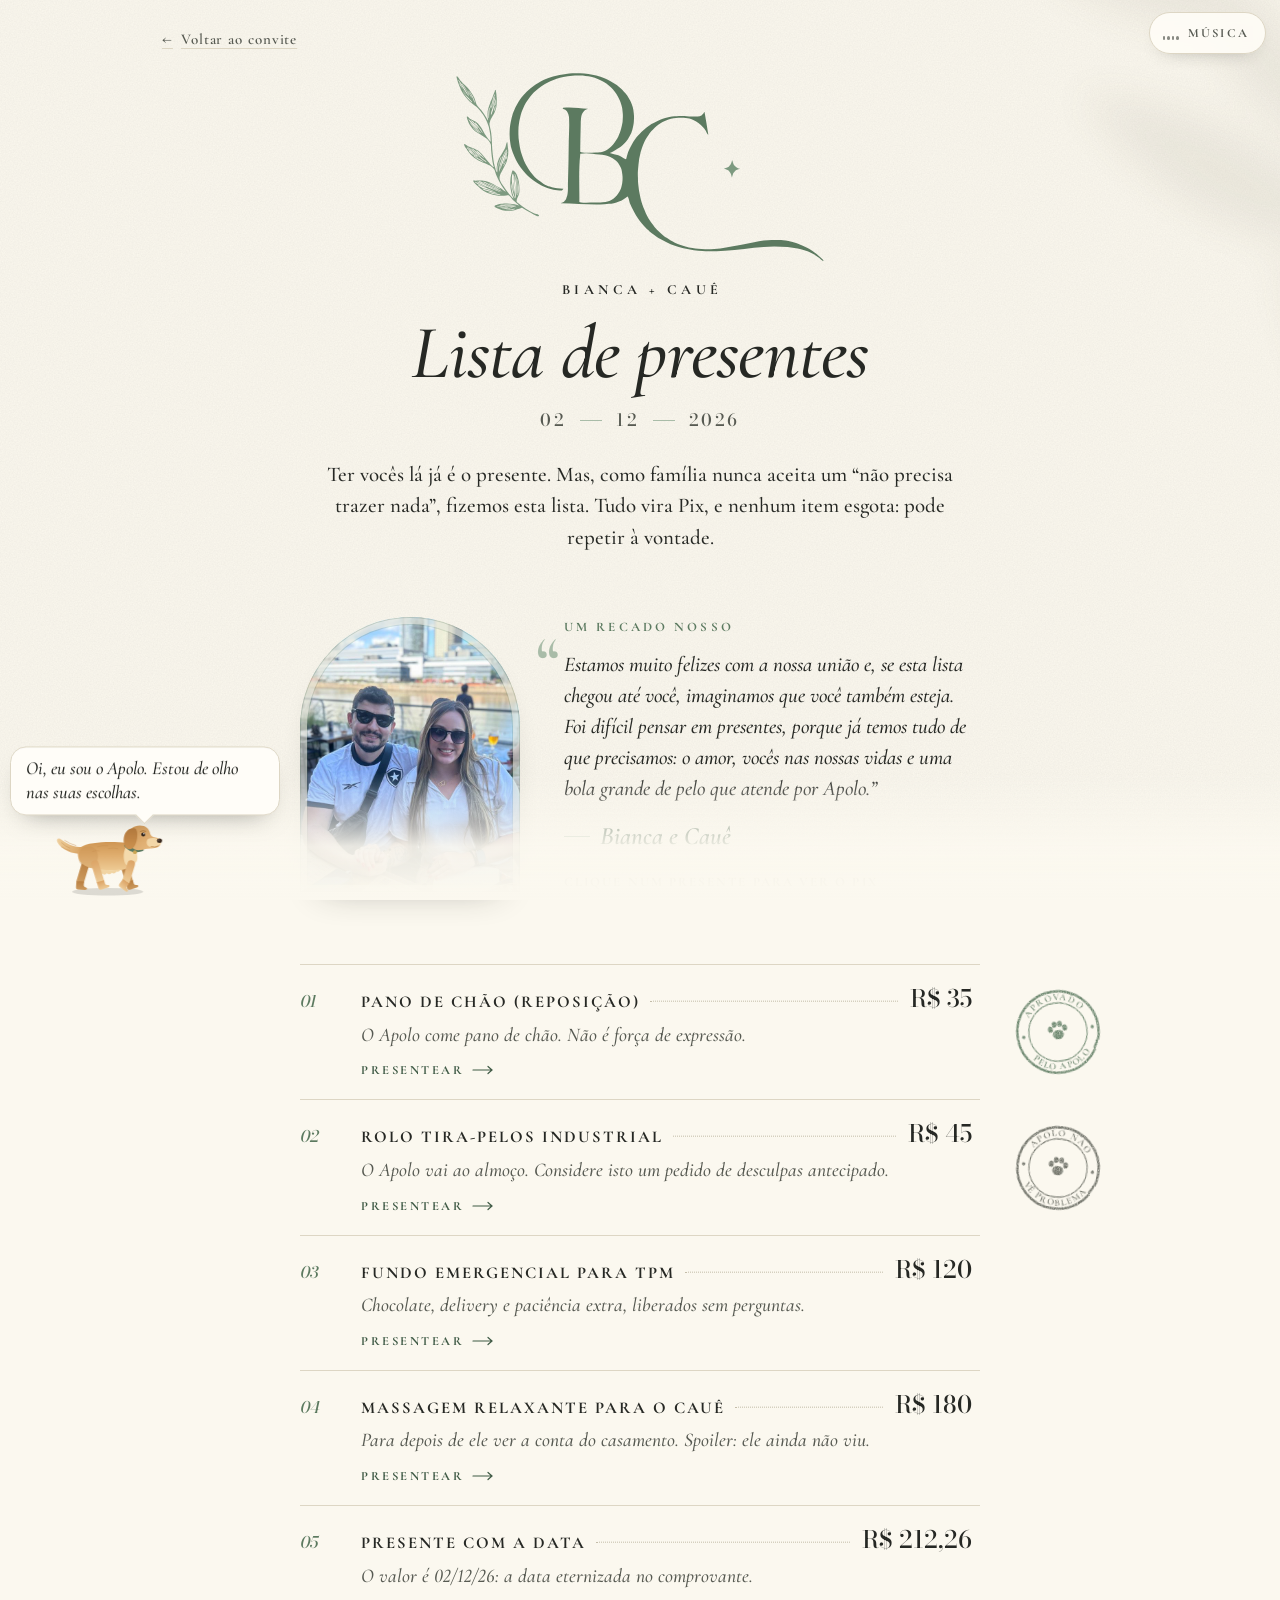
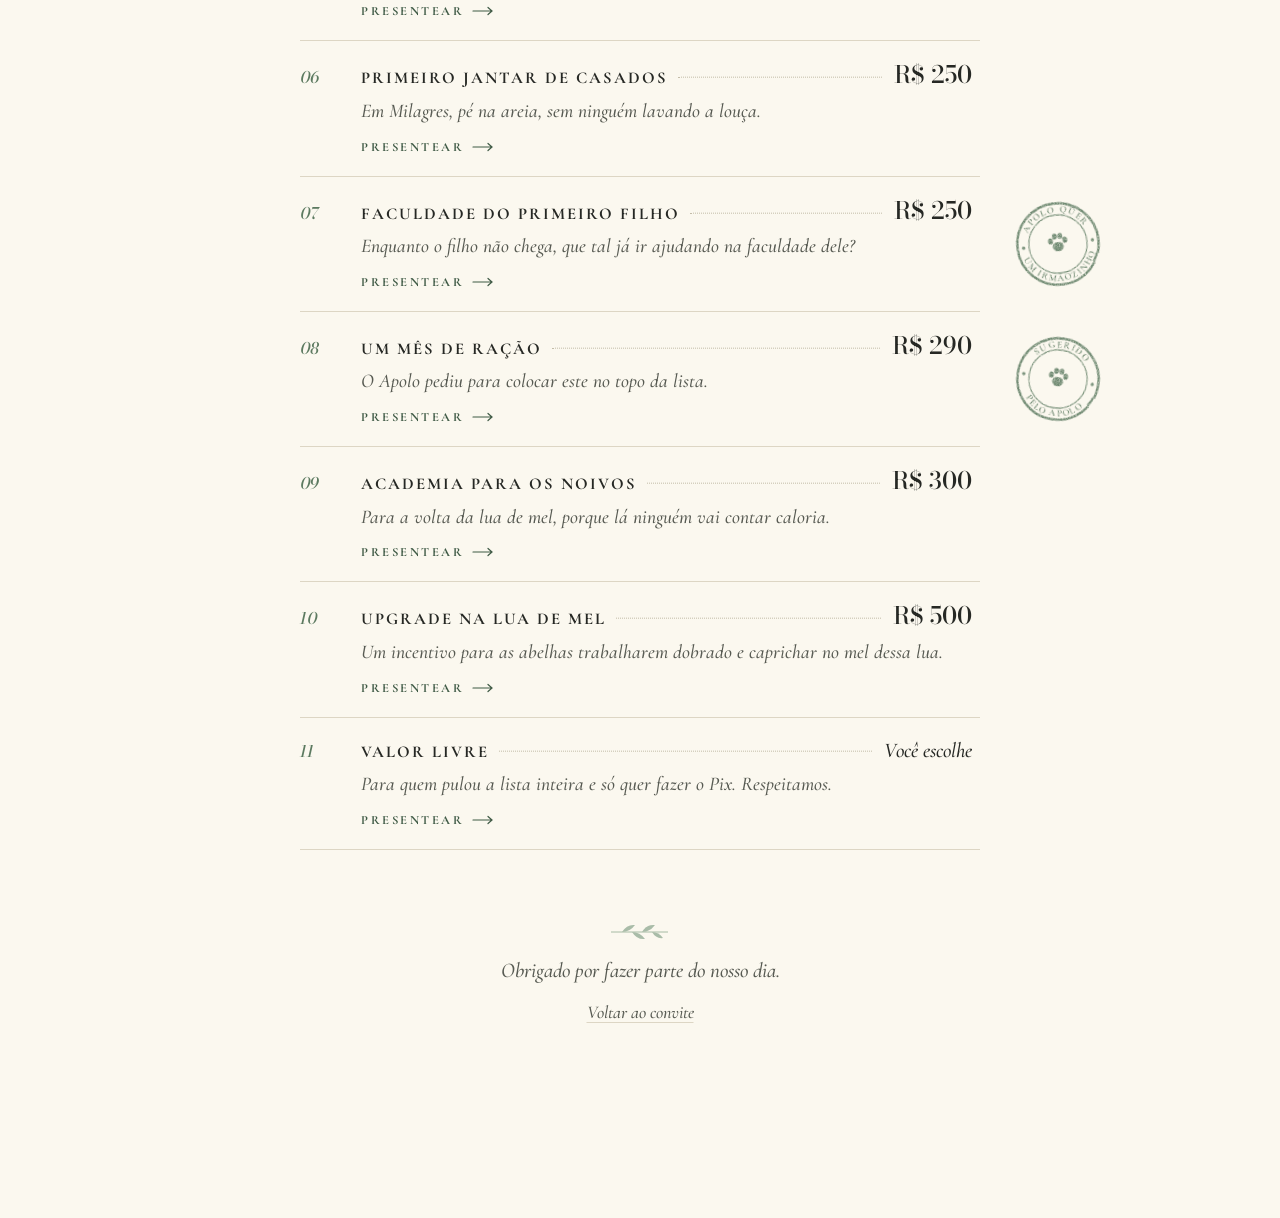
==== commit 67aeb4b6: "Música da lista começa sozinha e logo novo no fundo do convite - Lista de presentes: a música começa" ====
--- a/presentes.html
+++ b/presentes.html
@@ -76,7 +76,7 @@
     </g>
   </svg>
 
-  <!-- Música (musica.js): toca só depois de um toque, como pedem os navegadores -->
+  <!-- Música (musica.js): começa sozinha ao entrar; o botão liga e desliga -->
   <button id="musica" class="musica" type="button" aria-pressed="false" aria-label="Ligar a música">
     <span class="musica-icone" aria-hidden="true"><i></i><i></i><i></i><i></i></span>
     <span class="musica-texto">Música</span>
